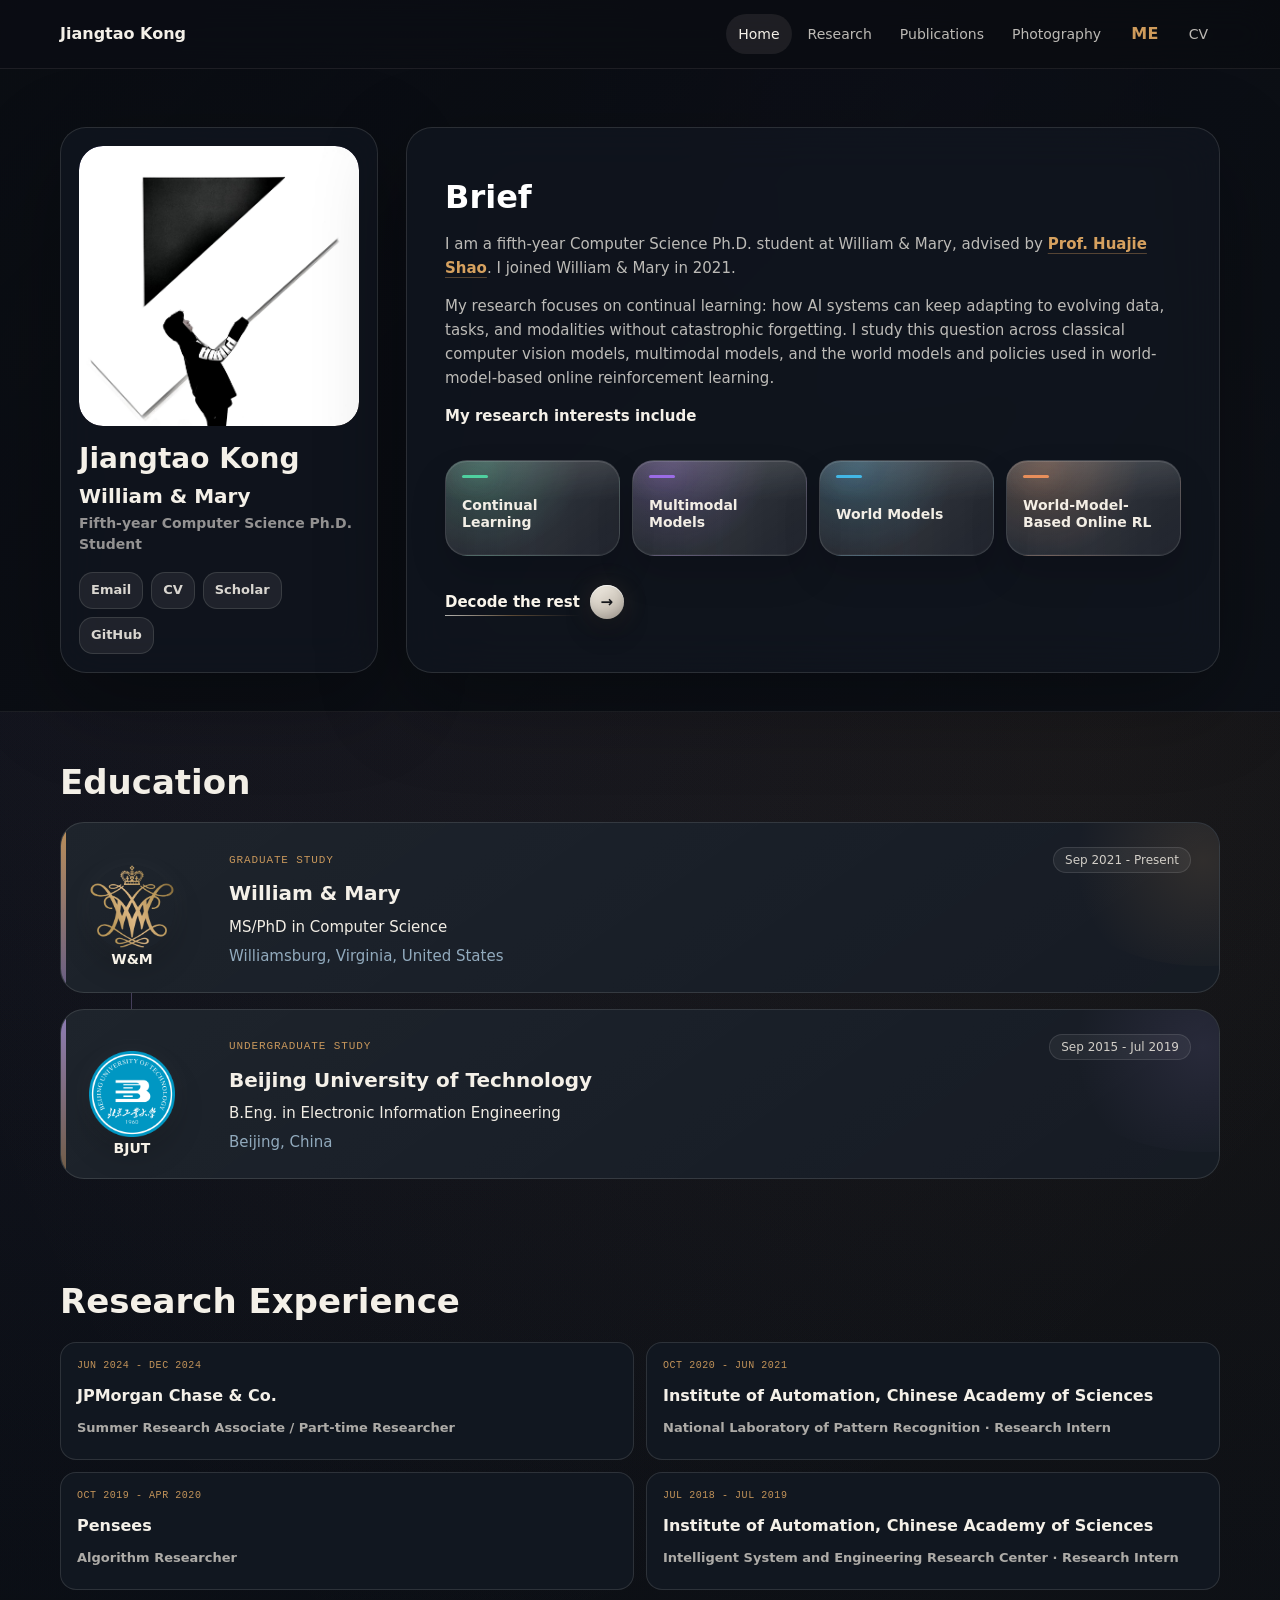
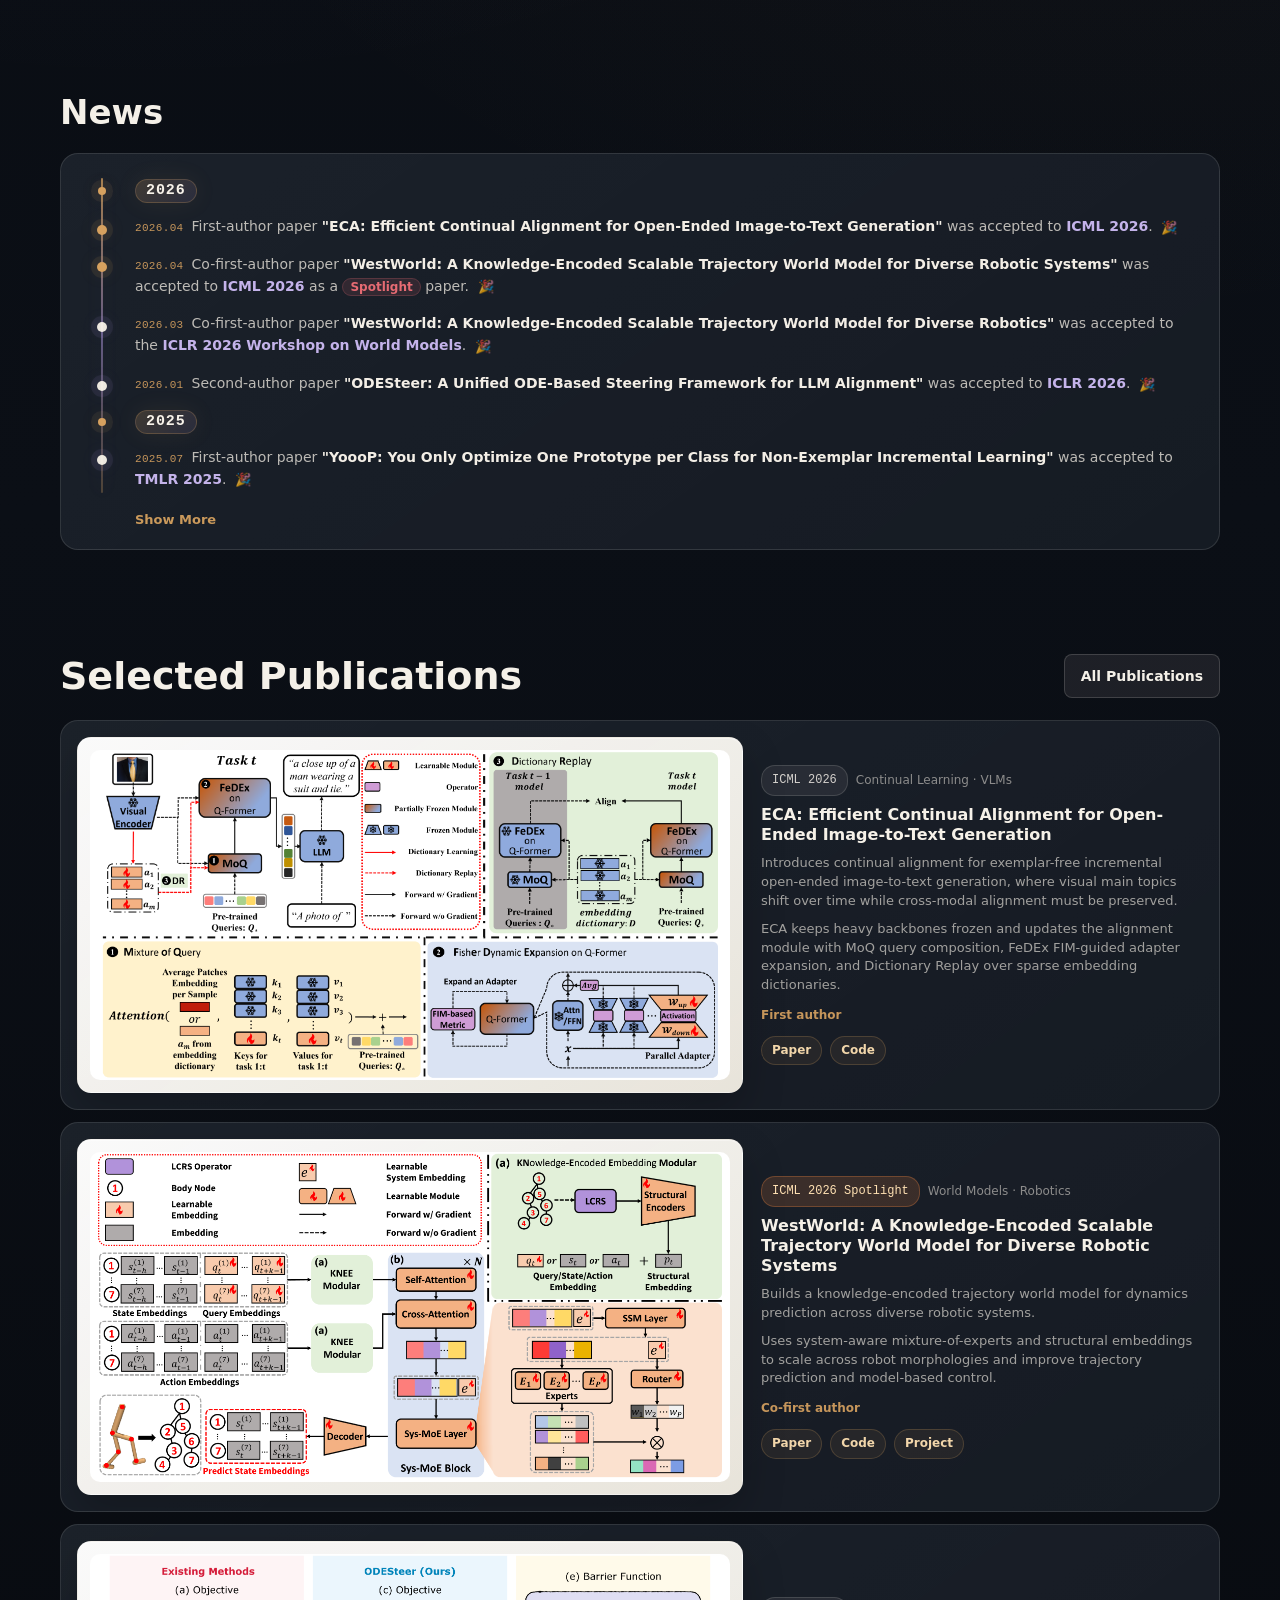
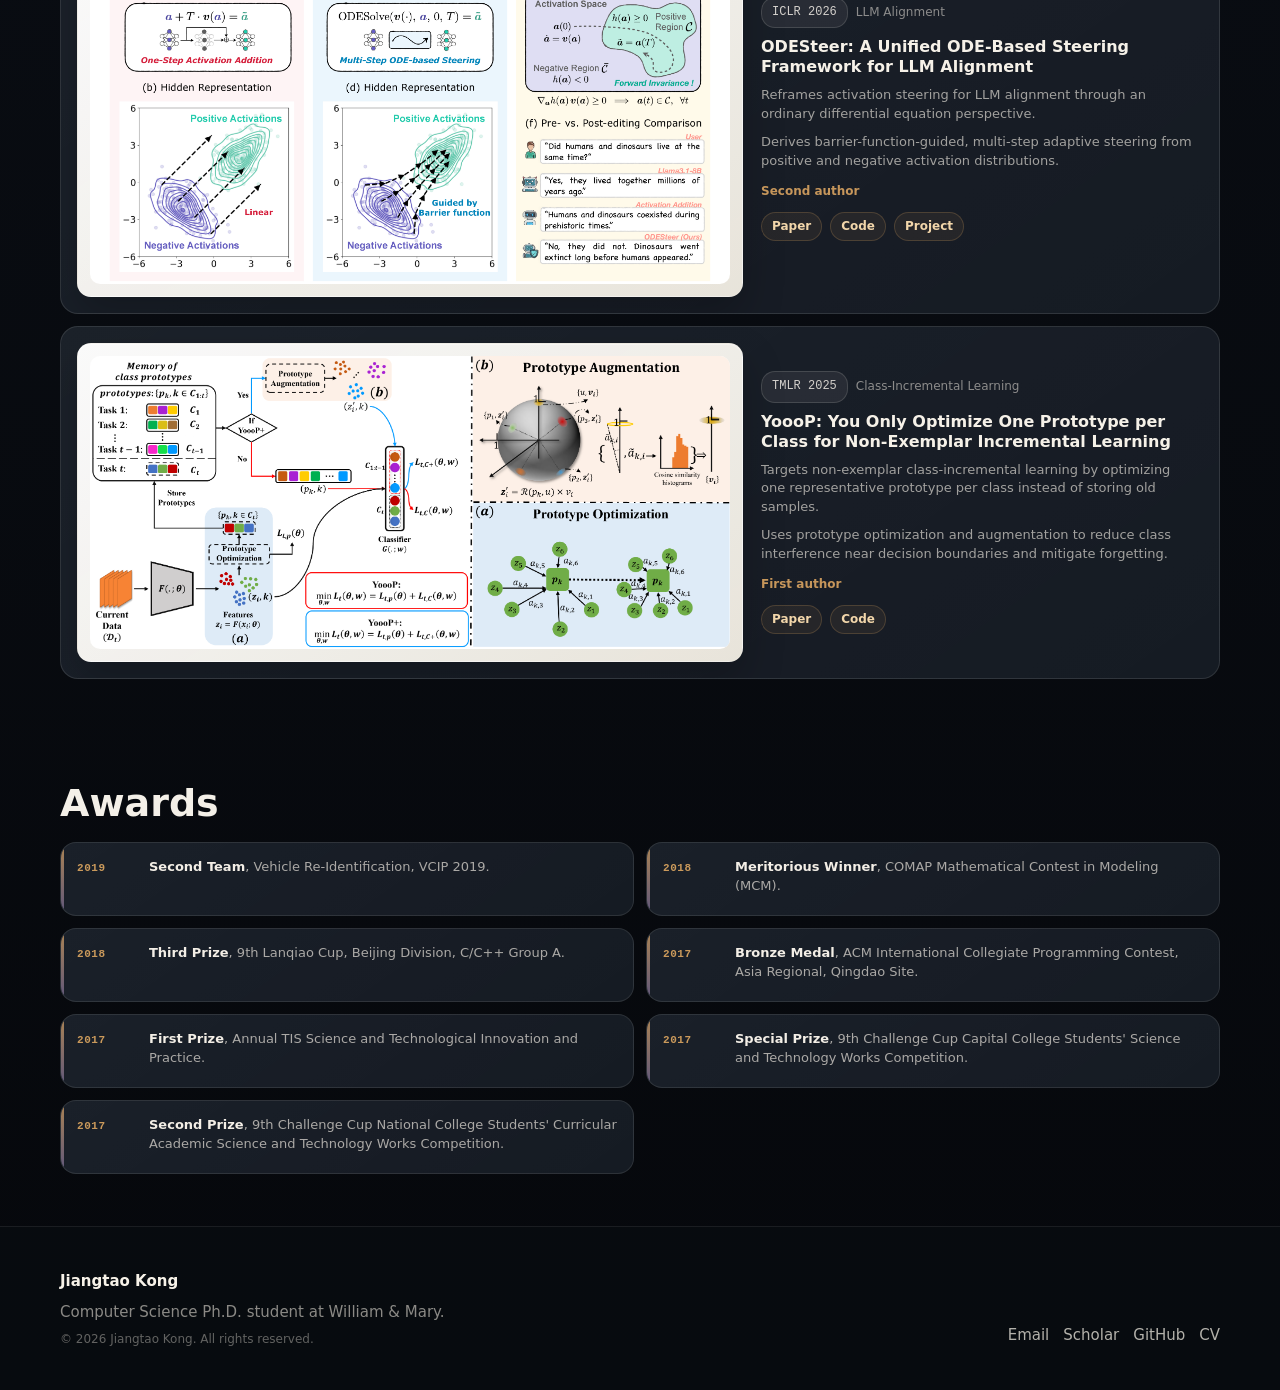
==== index.html @ a5cd9b8c "Update style" ====
<!doctype html>
<html lang="en">
  <head>
    <meta charset="utf-8">
    <meta name="viewport" content="width=device-width, initial-scale=1">
    <title>Jiangtao Kong | Computer Science Ph.D. Student</title>
    <meta name="description" content="Jiangtao Kong is a Computer Science Ph.D. student at William & Mary working on continual learning, world models, and world-model-based online reinforcement learning.">
    <link rel="icon" href="favicon.ico" sizes="any">
    <link rel="icon" href="assets/favicon.svg" type="image/svg+xml">
    <link rel="apple-touch-icon" href="assets/apple-touch-icon.png">
    <meta name="theme-color" content="#080b10">
    <link rel="stylesheet" href="assets/css/styles.css?v=20260613">
  </head>
  <body>
    <header class="site-header">
      <nav class="nav" aria-label="Primary navigation">
        <a class="brand" href="index.html">
          <strong>Jiangtao Kong</strong>
        </a>
        <button class="nav-toggle" type="button" aria-label="Toggle navigation" aria-expanded="false" data-nav-toggle>
          <span></span>
        </button>
        <div class="nav-links" data-nav-links>
          <a href="index.html" aria-current="page">Home</a>
          <a href="research.html">Research</a>
          <a href="publications.html">Publications</a>
          <a href="photography.html">Photography</a>
          <a class="nav-me" href="about.html">ME</a>
          <a href="resume/Snowball_Resume_CN.pdf">CV</a>
        </div>
      </nav>
    </header>

    <main>
      <section class="home-hero">
        <div class="home-grid">
          <aside class="profile-card">
            <div class="profile-photo">
              <img src="assets/images/avatar/portrait.jpg" alt="Portrait of Jiangtao Kong">
            </div>
            <h1>Jiangtao Kong</h1>
            <p class="profile-affiliation">William &amp; Mary</p>
            <p class="profile-title">Fifth-year Computer Science Ph.D. Student</p>
            <div class="profile-links" aria-label="Profile links">
              <a href="mailto:jkong01@wm.edu">Email</a>
              <a href="resume/Snowball_Resume_CN.pdf">CV</a>
              <a href="https://scholar.google.com/citations?user=tu5GG9sAAAAJ&hl=zh-CN&oi=ao">Scholar</a>
              <a href="https://github.com/snowball0823">GitHub</a>
            </div>
          </aside>

          <section class="intro-card" aria-labelledby="about-heading">
            <h2 id="about-heading">Brief</h2>
            <p>
              I am a fifth-year Computer Science Ph.D. student at William &amp; Mary,
              advised by
              <a class="inline-link" href="https://huajieshao.github.io/index.html">Prof. Huajie Shao</a>.
              I joined William &amp; Mary in 2021.
            </p>
            <p>
              My research focuses on continual learning: how AI systems can keep adapting
              to evolving data, tasks, and modalities without catastrophic forgetting. I study
              this question across classical computer vision models, multimodal models, and the
              world models and policies used in world-model-based online reinforcement learning.
            </p>
            <p class="research-intro">My research interests include</p>
            <div class="focus-row gradient-focus" aria-label="Research focus">
              <span>Continual Learning</span>
              <span>Multimodal Models</span>
              <span>World Models</span>
              <span>World-Model-Based Online RL</span>
            </div>
            <a class="about-button" href="about.html">Decode the rest</a>
          </section>
        </div>
      </section>

      <section class="section compact education-section">
        <div class="section-inner">
          <h2 class="section-title">Education</h2>
          <div class="education-list education-track">
            <article class="education-item current-degree">
              <div class="school-mark">
                <img src="assets/images/logos/william-mary.png" alt="William &amp; Mary logo" onerror="this.hidden = true; this.nextElementSibling.hidden = false;">
                <span hidden>W&amp;M</span>
              </div>
              <div class="education-copy">
                <div class="education-topline">
                  <span class="education-label">Graduate Study</span>
                  <span class="education-period">Sep 2021 - Present</span>
                </div>
                <h3>William &amp; Mary</h3>
                <p class="education-degree">MS/PhD in Computer Science</p>
                <p class="education-location">Williamsburg, Virginia, United States</p>
              </div>
            </article>
            <article class="education-item undergrad-degree">
              <div class="school-mark secondary-mark">
                <img src="assets/images/logos/bjut.png" alt="Beijing University of Technology logo" onerror="this.hidden = true; this.nextElementSibling.hidden = false;">
                <span hidden>BJUT</span>
              </div>
              <div class="education-copy">
                <div class="education-topline">
                  <span class="education-label">Undergraduate Study</span>
                  <span class="education-period">Sep 2015 - Jul 2019</span>
                </div>
                <h3>Beijing University of Technology</h3>
                <p class="education-degree">B.Eng. in Electronic Information Engineering</p>
                <p class="education-location">Beijing, China</p>
              </div>
            </article>
          </div>
        </div>
      </section>

      <section class="section compact">
        <div class="section-inner">
          <h2 class="section-title">Research Experience</h2>
          <div class="experience-list experience-grid compact-experience">
            <article>
              <span class="experience-period">Jun 2024 - Dec 2024</span>
              <h3>JPMorgan Chase &amp; Co.</h3>
              <p class="experience-role">Summer Research Associate / Part-time Researcher</p>
            </article>
            <article>
              <span class="experience-period">Oct 2020 - Jun 2021</span>
              <h3>Institute of Automation, Chinese Academy of Sciences</h3>
              <p class="experience-role">National Laboratory of Pattern Recognition · Research Intern</p>
            </article>
            <article>
              <span class="experience-period">Oct 2019 - Apr 2020</span>
              <h3>Pensees</h3>
              <p class="experience-role">Algorithm Researcher</p>
            </article>
            <article>
              <span class="experience-period">Jul 2018 - Jul 2019</span>
              <h3>Institute of Automation, Chinese Academy of Sciences</h3>
              <p class="experience-role">Intelligent System and Engineering Research Center · Research Intern</p>
            </article>
          </div>
        </div>
      </section>

      <section class="section compact news-section">
        <div class="section-inner">
          <h2 class="section-title">News</h2>
          <div class="news-timeline" data-news-timeline>
            <div class="timeline-year">
              <span class="timeline-rail-mark" aria-hidden="true"></span>
              <span>2026</span>
            </div>
            <article class="timeline-news-item">
              <span class="timeline-node" aria-hidden="true"></span>
              <p><span class="news-date">2026.04</span>First-author paper <strong>"ECA: Efficient Continual Alignment for Open-Ended Image-to-Text Generation"</strong> was accepted to <span class="news-venue">ICML 2026</span>. <span class="news-confetti" aria-hidden="true">🎉</span></p>
            </article>
            <article class="timeline-news-item">
              <span class="timeline-node" aria-hidden="true"></span>
              <p><span class="news-date">2026.04</span>Co-first-author paper <strong>"WestWorld: A Knowledge-Encoded Scalable Trajectory World Model for Diverse Robotic Systems"</strong> was accepted to <span class="news-venue">ICML 2026</span> as a <span class="news-spotlight">Spotlight</span> paper. <span class="news-confetti" aria-hidden="true">🎉</span></p>
            </article>
            <article class="timeline-news-item">
              <span class="timeline-node" aria-hidden="true"></span>
              <p><span class="news-date">2026.03</span>Co-first-author paper <strong>"WestWorld: A Knowledge-Encoded Scalable Trajectory World Model for Diverse Robotics"</strong> was accepted to the <span class="news-venue">ICLR 2026 Workshop on World Models</span>. <span class="news-confetti" aria-hidden="true">🎉</span></p>
            </article>
            <article class="timeline-news-item">
              <span class="timeline-node" aria-hidden="true"></span>
              <p><span class="news-date">2026.01</span>Second-author paper <strong>"ODESteer: A Unified ODE-Based Steering Framework for LLM Alignment"</strong> was accepted to <span class="news-venue">ICLR 2026</span>. <span class="news-confetti" aria-hidden="true">🎉</span></p>
            </article>
            <div class="timeline-year">
              <span class="timeline-rail-mark" aria-hidden="true"></span>
              <span>2025</span>
            </div>
            <article class="timeline-news-item">
              <span class="timeline-node" aria-hidden="true"></span>
              <p><span class="news-date">2025.07</span>First-author paper <strong>"YoooP: You Only Optimize One Prototype per Class for Non-Exemplar Incremental Learning"</strong> was accepted to <span class="news-venue">TMLR 2025</span>. <span class="news-confetti" aria-hidden="true">🎉</span></p>
            </article>
            <div class="timeline-year" data-news-extra hidden>
              <span class="timeline-rail-mark" aria-hidden="true"></span>
              <span>2024</span>
            </div>
            <article class="timeline-news-item" data-news-extra hidden>
              <span class="timeline-node" aria-hidden="true"></span>
              <p><span class="news-date">2024.10</span>Paper <strong>"Hybrid Memory Replay: Blending Real and Distilled Data for Class Incremental Learning"</strong> was released as an <span class="news-venue">arXiv</span> preprint.</p>
            </article>
            <article class="timeline-news-item" data-news-extra hidden>
              <span class="timeline-node" aria-hidden="true"></span>
              <p><span class="news-date">2024.06</span>Joined <strong>JPMorgan Chase &amp; Co.</strong> as a Summer Research Associate. <span class="news-confetti" aria-hidden="true">🎉</span></p>
            </article>
            <div class="timeline-year" data-news-extra hidden>
              <span class="timeline-rail-mark" aria-hidden="true"></span>
              <span>2023</span>
            </div>
            <article class="timeline-news-item" data-news-extra hidden>
              <span class="timeline-node" aria-hidden="true"></span>
              <p><span class="news-date">2023.06</span>Received the <strong>M.S. in Computer Science</strong> from William &amp; Mary. <span class="news-confetti" aria-hidden="true">🎉</span></p>
            </article>
            <article class="timeline-news-item" data-news-extra hidden>
              <span class="timeline-node" aria-hidden="true"></span>
              <p><span class="news-date">2023.05</span>Paper <strong>"YoooP: You Only Optimize One Prototype per Class for Non-Exemplar Incremental Learning"</strong> was released as an <span class="news-venue">arXiv</span> preprint.</p>
            </article>
            <div class="timeline-year" data-news-extra hidden>
              <span class="timeline-rail-mark" aria-hidden="true"></span>
              <span>2021</span>
            </div>
            <article class="timeline-news-item" data-news-extra hidden>
              <span class="timeline-node" aria-hidden="true"></span>
              <p><span class="news-date">2021.09</span>Joined <strong>William &amp; Mary</strong> as an MS/PhD student in Computer Science. <span class="news-confetti" aria-hidden="true">🎉</span></p>
            </article>
            <button class="news-toggle" type="button" aria-expanded="false" data-news-toggle>Show More</button>
          </div>
        </div>
      </section>

      <section class="section compact selected-publications-section">
        <div class="section-inner">
          <div class="section-head tight">
            <div>
              <h2>Selected Publications</h2>
            </div>
            <a class="button light" href="publications.html">All Publications</a>
          </div>
          <div class="selected-list">
            <article class="selected-paper paper-featured">
              <figure class="paper-figure paper-figure-light">
                <img src="assets/images/figures/eca-pipeline.png" alt="ECA method pipeline overview">
              </figure>
              <div class="paper-content">
                <div class="paper-topline">
                  <span class="venue">ICML 2026</span>
                  <span class="paper-topic">Continual Learning · VLMs</span>
                </div>
                <h3>ECA: Efficient Continual Alignment for Open-Ended Image-to-Text Generation</h3>
                <p>Introduces continual alignment for exemplar-free incremental open-ended image-to-text generation, where visual main topics shift over time while cross-modal alignment must be preserved.</p>
                <p>ECA keeps heavy backbones frozen and updates the alignment module with MoQ query composition, FeDEx FIM-guided adapter expansion, and Dictionary Replay over sparse embedding dictionaries.</p>
                <span class="paper-role">First author</span>
                <div class="paper-links">
                  <a href="https://openreview.net/forum?id=UfiLIUtbSO" target="_blank" rel="noreferrer">Paper</a>
                  <a href="https://github.com/Snowball0823/ECA" target="_blank" rel="noreferrer">Code</a>
                </div>
              </div>
            </article>
            <article class="selected-paper paper-featured">
              <figure class="paper-figure paper-figure-light">
                <img src="assets/images/figures/westworld-pipeline.png" alt="WestWorld method pipeline overview">
              </figure>
              <div class="paper-content">
                <div class="paper-topline">
                  <span class="venue spotlight">ICML 2026 Spotlight</span>
                  <span class="paper-topic">World Models · Robotics</span>
                </div>
                <h3>WestWorld: A Knowledge-Encoded Scalable Trajectory World Model for Diverse Robotic Systems</h3>
                <p>Builds a knowledge-encoded trajectory world model for dynamics prediction across diverse robotic systems.</p>
                <p>Uses system-aware mixture-of-experts and structural embeddings to scale across robot morphologies and improve trajectory prediction and model-based control.</p>
                <span class="paper-role">Co-first author</span>
                <div class="paper-links">
                  <a href="https://arxiv.org/abs/2603.14392" target="_blank" rel="noreferrer">Paper</a>
                  <a href="https://github.com/511205787/WestWorld" target="_blank" rel="noreferrer">Code</a>
                  <a href="https://westworldrobot.github.io/" target="_blank" rel="noreferrer">Project</a>
                </div>
              </div>
            </article>
            <article class="selected-paper paper-featured">
              <figure class="paper-figure paper-figure-light">
                <img src="assets/images/figures/odesteer-pipeline.png" alt="ODESteer method pipeline overview">
              </figure>
              <div class="paper-content">
                <div class="paper-topline">
                  <span class="venue">ICLR 2026</span>
                  <span class="paper-topic">LLM Alignment</span>
                </div>
                <h3>ODESteer: A Unified ODE-Based Steering Framework for LLM Alignment</h3>
                <p>Reframes activation steering for LLM alignment through an ordinary differential equation perspective.</p>
                <p>Derives barrier-function-guided, multi-step adaptive steering from positive and negative activation distributions.</p>
                <span class="paper-role">Second author</span>
                <div class="paper-links">
                  <a href="https://openreview.net/forum?id=CFewUmgIIL" target="_blank" rel="noreferrer">Paper</a>
                  <a href="https://github.com/ZhaoHongjue/odesteer" target="_blank" rel="noreferrer">Code</a>
                  <a href="https://odesteer.github.io/" target="_blank" rel="noreferrer">Project</a>
                </div>
              </div>
            </article>
            <article class="selected-paper paper-featured">
              <figure class="paper-figure paper-figure-light">
                <img src="assets/images/figures/yooop-pipeline.png" alt="YoooP method pipeline overview">
              </figure>
              <div class="paper-content">
                <div class="paper-topline">
                  <span class="venue">TMLR 2025</span>
                  <span class="paper-topic">Class-Incremental Learning</span>
                </div>
                <h3>YoooP: You Only Optimize One Prototype per Class for Non-Exemplar Incremental Learning</h3>
                <p>Targets non-exemplar class-incremental learning by optimizing one representative prototype per class instead of storing old samples.</p>
                <p>Uses prototype optimization and augmentation to reduce class interference near decision boundaries and mitigate forgetting.</p>
                <span class="paper-role">First author</span>
                <div class="paper-links">
                  <a href="https://openreview.net/forum?id=FYe66NLDkO" target="_blank" rel="noreferrer">Paper</a>
                  <a href="https://github.com/Snowball0823/YoooP" target="_blank" rel="noreferrer">Code</a>
                </div>
              </div>
            </article>
          </div>
        </div>
      </section>

      <section class="section compact awards-section">
        <div class="section-inner">
          <div class="section-head tight">
            <div>
              <h2>Awards</h2>
            </div>
          </div>
          <div class="award-list">
            <article class="award-item">
              <time>2019</time>
              <p><strong>Second Team</strong>, Vehicle Re-Identification, VCIP 2019.</p>
            </article>
            <article class="award-item">
              <time>2018</time>
              <p><strong>Meritorious Winner</strong>, COMAP Mathematical Contest in Modeling (MCM).</p>
            </article>
            <article class="award-item">
              <time>2018</time>
              <p><strong>Third Prize</strong>, 9th Lanqiao Cup, Beijing Division, C/C++ Group A.</p>
            </article>
            <article class="award-item">
              <time>2017</time>
              <p><strong>Bronze Medal</strong>, ACM International Collegiate Programming Contest, Asia Regional, Qingdao Site.</p>
            </article>
            <article class="award-item">
              <time>2017</time>
              <p><strong>First Prize</strong>, Annual TIS Science and Technological Innovation and Practice.</p>
            </article>
            <article class="award-item">
              <time>2017</time>
              <p><strong>Special Prize</strong>, 9th Challenge Cup Capital College Students' Science and Technology Works Competition.</p>
            </article>
            <article class="award-item">
              <time>2017</time>
              <p><strong>Second Prize</strong>, 9th Challenge Cup National College Students' Curricular Academic Science and Technology Works Competition.</p>
            </article>
          </div>
        </div>
      </section>
    </main>

    <footer class="footer">
      <div class="footer-inner">
        <div class="footer-copy">
          <strong>Jiangtao Kong</strong>
          <p class="muted">Computer Science Ph.D. student at William &amp; Mary.</p>
          <small>© 2026 Jiangtao Kong. All rights reserved.</small>
        </div>
        <div class="footer-links">
          <a href="mailto:jkong01@wm.edu">Email</a>
          <a href="https://scholar.google.com/citations?user=tu5GG9sAAAAJ&hl=zh-CN&oi=ao">Scholar</a>
          <a href="https://github.com/snowball0823">GitHub</a>
          <a href="resume/Snowball_Resume_CN.pdf">CV</a>
        </div>
      </div>
    </footer>
    <script src="assets/js/main.js?v=20260613"></script>
  </body>
</html>
---- assets/css/styles.css ----
:root {
  color-scheme: dark;
  --ink: #f4f0e8;
  --ink-2: #d8dee7;
  --muted: #9aa6b2;
  --line: rgba(244, 240, 232, 0.12);
  --paper: #080b10;
  --paper-2: #121821;
  --surface: #111720;
  --surface-dark: #080b10;
  --surface-dark-2: #151d23;
  --mist: #e7ece8;
  --teal: #a892d8;
  --teal-2: #d6a15f;
  --amber: #d6a15f;
  --accent-warm: #d6a15f;
  --accent-violet: #a892d8;
  --accent-violet-soft: #c8b7ef;
  --accent-red: #e66b73;
  --sage: #7c8b77;
  --max: 1160px;
  --radius: 8px;
  --shadow: 0 22px 70px rgba(18, 22, 25, 0.13);
}

* {
  box-sizing: border-box;
}

html {
  scroll-behavior: smooth;
}

body {
  margin: 0;
  background:
    radial-gradient(circle at 12% 6%, rgba(168, 146, 216, 0.09), transparent 32%),
    radial-gradient(circle at 86% 16%, rgba(214, 161, 95, 0.07), transparent 30%),
    linear-gradient(180deg, #070a0f 0%, #0b0f16 46%, #06080c 100%);
  color: var(--ink);
  font-family: Inter, ui-sans-serif, system-ui, -apple-system, BlinkMacSystemFont, "Segoe UI", sans-serif;
  font-size: 15px;
  line-height: 1.6;
  letter-spacing: 0;
}

a {
  color: inherit;
  text-decoration: none;
}

img {
  display: block;
  max-width: 100%;
}

::selection {
  background: rgba(168, 146, 216, 0.22);
}

.site-header {
  position: sticky;
  top: 0;
  z-index: 40;
  background: rgba(8, 11, 16, 0.76);
  border-bottom: 1px solid rgba(244, 240, 232, 0.08);
  backdrop-filter: blur(18px);
}

.nav {
  width: min(var(--max), calc(100% - 40px));
  margin: 0 auto;
  min-height: 68px;
  display: flex;
  align-items: center;
  justify-content: space-between;
  gap: 24px;
}

.brand {
  display: flex;
  align-items: center;
}

.brand strong {
  font-size: 16px;
  letter-spacing: 0;
}

.nav-links {
  display: flex;
  align-items: center;
  gap: 4px;
  font-size: 14px;
  color: rgba(244, 240, 232, 0.76);
}

.nav-links a {
  padding: 9px 12px;
  border-radius: 999px;
  transition: background 180ms ease, color 180ms ease;
}

.nav-links a:hover,
.nav-links a[aria-current="page"] {
  background: rgba(244, 240, 232, 0.08);
  color: #f4f0e8;
}

.nav-links a.nav-me {
  color: rgba(214, 161, 95, 0.96);
  padding-inline: 14px;
  font-size: 16px;
  font-weight: 800;
  letter-spacing: 0.02em;
}

.nav-links a.nav-me:hover,
.nav-links a.nav-me[aria-current="page"] {
  color: #d6a15f;
  background: rgba(214, 161, 95, 0.1);
}

.nav-toggle {
  display: none;
  width: 42px;
  height: 42px;
  border: 1px solid rgba(244, 240, 232, 0.16);
  background: transparent;
  border-radius: var(--radius);
  color: var(--ink);
}

.nav-toggle span,
.nav-toggle span::before,
.nav-toggle span::after {
  display: block;
  width: 18px;
  height: 2px;
  background: currentColor;
  margin: 0 auto;
  position: relative;
}

.nav-toggle span::before,
.nav-toggle span::after {
  content: "";
  position: absolute;
  left: 0;
}

.nav-toggle span::before {
  top: -6px;
}

.nav-toggle span::after {
  top: 6px;
}

.hero {
  min-height: calc(100vh - 68px);
  display: grid;
  align-items: center;
  position: relative;
  overflow: hidden;
  background:
    linear-gradient(120deg, rgba(16, 21, 26, 0.96), rgba(16, 21, 26, 0.84)),
    radial-gradient(circle at 80% 15%, rgba(168, 146, 216, 0.17), transparent 35%),
    #10151a;
  color: #f7f2e8;
}

.hero::before {
  content: "";
  position: absolute;
  inset: 0;
  background-image:
    linear-gradient(rgba(247, 242, 232, 0.04) 1px, transparent 1px),
    linear-gradient(90deg, rgba(247, 242, 232, 0.035) 1px, transparent 1px);
  background-size: 72px 72px;
  mask-image: linear-gradient(to bottom, rgba(0, 0, 0, 0.75), transparent);
}

.hero-inner {
  position: relative;
  width: min(var(--max), calc(100% - 40px));
  margin: 0 auto;
  padding: 76px 0 90px;
  display: grid;
  grid-template-columns: minmax(0, 1fr) 420px;
  gap: 70px;
  align-items: center;
}

.eyebrow {
  margin: 0 0 18px;
  color: rgba(200, 183, 239, 0.86);
  font-size: 13px;
  text-transform: uppercase;
  letter-spacing: 0.14em;
  font-family: "IBM Plex Mono", ui-monospace, SFMono-Regular, Menlo, monospace;
}

h1,
h2,
h3 {
  line-height: 1.08;
  letter-spacing: 0;
}

h1 {
  margin: 0;
  font-size: clamp(36px, 5vw, 58px);
  max-width: 900px;
}

.hero h1 span {
  display: block;
  color: #d5a05d;
}

.hero-copy {
  max-width: 760px;
  margin: 22px 0 0;
  color: rgba(247, 242, 232, 0.78);
  font-size: clamp(17px, 2vw, 21px);
}

.hero-meta {
  display: flex;
  flex-wrap: wrap;
  gap: 10px;
  margin: 28px 0 0;
}

.pill {
  display: inline-flex;
  align-items: center;
  min-height: 32px;
  border: 1px solid rgba(247, 242, 232, 0.18);
  border-radius: 999px;
  padding: 6px 12px;
  color: rgba(247, 242, 232, 0.78);
  font-size: 13px;
  font-family: "IBM Plex Mono", ui-monospace, SFMono-Regular, Menlo, monospace;
}

.cta-row {
  display: flex;
  flex-wrap: wrap;
  gap: 12px;
  margin-top: 34px;
}

.button {
  display: inline-flex;
  align-items: center;
  justify-content: center;
  min-height: 44px;
  padding: 0 16px;
  border: 1px solid var(--line);
  border-radius: var(--radius);
  font-weight: 650;
  font-size: 14px;
  transition: transform 180ms ease, background 180ms ease, border 180ms ease;
}

.button:hover {
  transform: translateY(-1px);
}

.button.primary {
  background: #f3eadc;
  border-color: #f3eadc;
  color: #10151a;
}

.button.secondary {
  color: #f7f2e8;
  border-color: rgba(247, 242, 232, 0.22);
}

.button.light {
  color: var(--ink);
  background: rgba(244, 240, 232, 0.08);
  border-color: rgba(244, 240, 232, 0.16);
}

.button.text {
  border-color: transparent;
  padding-left: 0;
  padding-right: 0;
  min-height: auto;
}

.home-hero {
  padding: 58px 0 38px;
  background:
    linear-gradient(135deg, rgba(8, 11, 16, 0.82), rgba(11, 15, 22, 0.94)),
    radial-gradient(circle at 72% 8%, rgba(132, 92, 255, 0.12), transparent 34%),
    radial-gradient(circle at 92% 68%, rgba(238, 132, 65, 0.075), transparent 30%);
  border-bottom: 1px solid rgba(244, 240, 232, 0.08);
}

.home-grid {
  width: min(var(--max), calc(100% - 40px));
  margin: 0 auto;
  display: grid;
  grid-template-columns: 318px minmax(0, 1fr);
  gap: 28px;
  align-items: stretch;
}

.profile-card,
.intro-card,
.side-panel {
  background: rgba(17, 23, 32, 0.72);
  border: 1px solid rgba(244, 240, 232, 0.12);
  border-radius: 26px;
  box-shadow: 0 28px 90px rgba(0, 0, 0, 0.3);
  backdrop-filter: blur(22px);
}

.profile-card {
  padding: 18px;
  display: grid;
  align-content: start;
}

.profile-photo {
  aspect-ratio: 1 / 1;
  border-radius: 24px;
  background:
    linear-gradient(145deg, rgba(132, 92, 255, 0.22), rgba(238, 132, 65, 0.14)),
    var(--paper-2);
  display: grid;
  place-items: center;
  color: var(--muted);
  text-align: center;
  font-size: 13px;
  margin-bottom: 18px;
  overflow: hidden;
}

.profile-photo img {
  width: 100%;
  height: 100%;
  object-fit: cover;
  border-radius: 24px;
}

.profile-card h1 {
  font-size: 28px;
  line-height: 1.1;
  margin: 0 0 10px;
}

.profile-title,
.profile-affiliation {
  margin: 0;
  color: var(--ink-2);
}

.profile-title {
  color: rgba(244, 240, 232, 0.58);
  font-size: 14px;
  font-weight: 550;
  line-height: 1.45;
  margin-top: 5px;
}

.profile-affiliation {
  color: #f4f0e8;
  font-size: 20px;
  font-weight: 760;
  letter-spacing: 0;
  line-height: 1.18;
}

.profile-links {
  display: flex;
  flex-wrap: wrap;
  gap: 8px;
  margin-top: 18px;
}

.profile-links a {
  border: 1px solid rgba(244, 240, 232, 0.12);
  border-radius: 14px;
  padding: 7px 11px;
  font-size: 13px;
  font-weight: 650;
  color: rgba(244, 240, 232, 0.88);
  background: rgba(244, 240, 232, 0.07);
}

.intro-card {
  padding: 38px;
  display: grid;
  align-content: center;
}

.intro-card h2 {
  font-size: clamp(24px, 2.7vw, 32px);
  max-width: 840px;
  margin: 0 0 18px;
  color: #ffffff;
}

.intro-card p {
  max-width: 840px;
  margin: 0 0 14px;
  color: rgba(244, 240, 232, 0.76);
  font-size: 15px;
}

.inline-link {
  color: var(--accent-warm);
  font-weight: 700;
  text-decoration: underline;
  text-decoration-color: rgba(214, 161, 95, 0.35);
  text-underline-offset: 4px;
}

.research-intro {
  margin-top: 8px;
  color: #f4f0e8 !important;
  font-weight: 700;
}

.focus-row {
  display: grid;
  grid-template-columns: repeat(4, minmax(0, 1fr));
  gap: 12px;
  margin-top: 18px;
}

.focus-row span {
  min-height: 96px;
  border: 1px solid rgba(255, 255, 255, 0.12);
  border-radius: 22px;
  padding: 28px 16px 16px;
  color: rgba(255, 250, 240, 0.94);
  font-size: 14px;
  font-weight: 760;
  line-height: 1.22;
  font-family: Inter, ui-sans-serif, system-ui, -apple-system, BlinkMacSystemFont, "Segoe UI", sans-serif;
  display: flex;
  align-items: center;
  justify-content: flex-start;
  text-align: left;
  position: relative;
  isolation: isolate;
  overflow: hidden;
  background:
    linear-gradient(145deg, rgba(255, 255, 255, 0.11), rgba(255, 255, 255, 0.035)),
    radial-gradient(circle at 24% 0%, var(--tile-accent), transparent 58%),
    rgba(255, 255, 255, 0.045);
  box-shadow:
    inset 0 1px 0 rgba(255, 255, 255, 0.12),
    inset 0 -1px 0 rgba(255, 255, 255, 0.04),
    0 18px 36px rgba(0, 0, 0, 0.16);
  transition: transform 180ms ease, border-color 180ms ease, box-shadow 180ms ease;
}

.focus-row span::before {
  content: "";
  position: absolute;
  inset: 0;
  z-index: -1;
  background:
    linear-gradient(180deg, rgba(255, 255, 255, 0.13), transparent 42%),
    linear-gradient(90deg, transparent, rgba(255, 255, 255, 0.045), transparent);
  opacity: 0.76;
}

.focus-row span::after {
  content: "";
  position: absolute;
  top: 14px;
  left: 16px;
  width: 26px;
  height: 3px;
  border-radius: 999px;
  background: var(--tile-line);
  box-shadow: 0 0 24px var(--tile-line);
}

.focus-row span:hover {
  transform: translateY(-2px);
  border-color: rgba(255, 255, 255, 0.18);
  box-shadow:
    inset 0 1px 0 rgba(255, 255, 255, 0.15),
    inset 0 -1px 0 rgba(255, 255, 255, 0.05),
    0 24px 44px rgba(0, 0, 0, 0.22);
}

.gradient-focus span:nth-child(1) {
  --tile-accent: rgba(82, 235, 176, 0.2);
  --tile-line: rgba(82, 235, 176, 0.82);
}

.gradient-focus span:nth-child(2) {
  --tile-accent: rgba(170, 115, 255, 0.22);
  --tile-line: rgba(170, 115, 255, 0.84);
}

.gradient-focus span:nth-child(3) {
  --tile-accent: rgba(67, 202, 255, 0.2);
  --tile-line: rgba(67, 202, 255, 0.84);
}

.gradient-focus span:nth-child(4) {
  --tile-accent: rgba(255, 153, 94, 0.22);
  --tile-line: rgba(255, 153, 94, 0.86);
}

.about-button {
  width: fit-content;
  margin-top: 28px;
  min-height: 36px;
  display: inline-flex;
  align-items: center;
  justify-content: flex-start;
  gap: 10px;
  padding: 0;
  border: 0;
  border-radius: 0;
  color: rgba(255, 250, 240, 0.98);
  background: transparent;
  font-size: 15px;
  font-weight: 800;
  letter-spacing: 0;
  position: relative;
  transition: color 180ms ease, transform 180ms ease;
}

.about-button::before {
  content: "";
  position: absolute;
  left: 0;
  right: 44px;
  bottom: 4px;
  height: 1px;
  background: linear-gradient(90deg, rgba(255, 250, 240, 0.68), rgba(214, 161, 95, 0.38), transparent);
  transform-origin: left center;
  transition: transform 180ms ease, opacity 180ms ease;
}

.about-button::after {
  content: "→";
  width: 34px;
  height: 34px;
  border-radius: 50%;
  display: inline-grid;
  place-items: center;
  color: rgba(8, 11, 16, 0.94);
  background:
    linear-gradient(145deg, rgba(255, 250, 240, 0.96), rgba(224, 211, 194, 0.78));
  box-shadow:
    inset 0 1px 0 rgba(255, 255, 255, 0.7),
    inset 0 -4px 9px rgba(0, 0, 0, 0.12),
    0 12px 26px rgba(0, 0, 0, 0.26),
    0 0 28px rgba(214, 161, 95, 0.14);
  transition: transform 180ms ease, box-shadow 180ms ease;
}

.about-button:hover {
  color: #ffffff;
  transform: translateX(2px);
}

.about-button:hover::before {
  transform: scaleX(1.08);
  opacity: 0.88;
}

.about-button:hover::after {
  transform: translateX(2px);
  box-shadow:
    inset 0 1px 0 rgba(255, 255, 255, 0.78),
    inset 0 -4px 9px rgba(0, 0, 0, 0.12),
    0 15px 30px rgba(0, 0, 0, 0.3),
    0 0 36px rgba(214, 161, 95, 0.22);
}

.section-head.tight {
  grid-template-columns: minmax(0, 1fr) auto;
  align-items: center;
  margin-bottom: 22px;
}

.section .section-title {
  margin: 0 0 22px;
  font-size: clamp(26px, 2.8vw, 34px);
  letter-spacing: 0;
}

.education-section {
  padding-top: 42px;
}

.education-list,
.experience-list,
.selected-list,
.award-list {
  display: grid;
  gap: 12px;
}

.education-track {
  grid-template-columns: 1fr;
  gap: 16px;
  position: relative;
}

.education-track::before {
  content: "";
  position: absolute;
  left: 71px;
  top: 76px;
  bottom: 76px;
  width: 1px;
  background: linear-gradient(
    180deg,
    rgba(211, 179, 122, 0.18),
    rgba(168, 146, 216, 0.34),
    rgba(214, 161, 95, 0.2)
  );
}

.experience-grid {
  grid-template-columns: repeat(2, minmax(0, 1fr));
  gap: 12px;
}

.selected-list {
  grid-template-columns: repeat(2, minmax(0, 1fr));
}

.education-item {
  display: grid;
  grid-template-columns: 116px minmax(0, 1fr);
  gap: 24px;
  align-items: center;
  min-height: 138px;
  position: relative;
  overflow: hidden;
  background:
    linear-gradient(145deg, rgba(255, 255, 255, 0.055), rgba(255, 255, 255, 0.018)),
    var(--surface);
  border: 1px solid var(--line);
  border-radius: 24px;
  padding: 24px 28px;
}

.education-item::before {
  content: "";
  position: absolute;
  inset: 0 auto 0 0;
  width: 5px;
  background: var(--education-accent);
  opacity: 0.9;
}

.education-item::after {
  content: "";
  position: absolute;
  inset: -40% -12% auto auto;
  width: 310px;
  height: 210px;
  border-radius: 50%;
  background: radial-gradient(circle, var(--education-glow), transparent 68%);
  opacity: 0.82;
  pointer-events: none;
}

.current-degree {
  --education-accent: linear-gradient(180deg, rgba(214, 161, 95, 0.95), rgba(168, 146, 216, 0.58));
  --education-glow: rgba(214, 161, 95, 0.16);
}

.undergrad-degree {
  --education-accent: linear-gradient(180deg, rgba(168, 146, 216, 0.9), rgba(214, 161, 95, 0.5));
  --education-glow: rgba(168, 146, 216, 0.14);
}

.school-mark {
  width: 86px;
  height: 86px;
  border-radius: 50%;
  background: transparent;
  color: #f7f2e8;
  display: grid;
  place-items: center;
  overflow: visible;
  font-weight: 750;
  font-size: 14px;
  position: relative;
  z-index: 1;
  border: 0;
  box-shadow:
    0 16px 30px rgba(0, 0, 0, 0.18),
    0 0 34px rgba(255, 255, 255, 0.045);
}

.school-mark img {
  width: 100%;
  height: 100%;
  object-fit: contain;
  padding: 0;
  background: transparent;
}

.school-mark span {
  display: grid;
  width: 100%;
  height: 100%;
  place-items: center;
}

.secondary-mark {
  background: transparent;
}

.education-copy {
  position: relative;
  z-index: 1;
  display: grid;
  gap: 5px;
}

.education-topline {
  display: flex;
  align-items: center;
  justify-content: space-between;
  gap: 16px;
  margin-bottom: 4px;
}

.education-label {
  color: rgba(214, 161, 95, 0.92);
  font-family: "IBM Plex Mono", ui-monospace, SFMono-Regular, Menlo, monospace;
  font-size: 11px;
  letter-spacing: 0.08em;
  text-transform: uppercase;
}

.education-period {
  flex: none;
  color: rgba(247, 242, 232, 0.82);
  background: rgba(255, 255, 255, 0.055);
  border: 1px solid rgba(255, 255, 255, 0.11);
  border-radius: 999px;
  padding: 6px 11px;
  font-size: 12px;
  line-height: 1;
}

.education-item h3,
.experience-list h3 {
  margin: 0 0 4px;
  font-size: 18px;
}

.education-item h3 {
  font-size: 20px;
  line-height: 1.18;
}

.education-item p,
.experience-list p {
  margin: 0;
}

.education-degree {
  color: rgba(255, 250, 240, 0.94);
  font-size: 15px;
}

.education-location {
  color: rgba(159, 185, 205, 0.9);
  font-size: 15px;
}

.content-grid {
  display: grid;
  grid-template-columns: minmax(0, 1fr) 340px;
  gap: 28px;
  align-items: start;
}

.news-timeline {
  --timeline-rail: 38px;
  --timeline-gap: 14px;
  position: relative;
  display: grid;
  gap: 0;
  background:
    linear-gradient(145deg, rgba(255, 255, 255, 0.045), rgba(255, 255, 255, 0.016)),
    var(--surface);
  border: 1px solid var(--line);
  border-radius: 18px;
  padding: 18px 22px 18px;
  overflow: hidden;
}

.news-timeline::before {
  content: "";
  position: absolute;
  left: calc(22px + 18px);
  top: 24px;
  bottom: 56px;
  width: 2px;
  border-radius: 999px;
  background: linear-gradient(
    180deg,
    rgba(214, 161, 95, 0.72),
    rgba(168, 146, 216, 0.52),
    rgba(214, 161, 95, 0.28)
  );
  box-shadow: 0 0 18px rgba(168, 146, 216, 0.13);
}

.timeline-year {
  display: grid;
  grid-template-columns: var(--timeline-rail) minmax(0, 1fr);
  gap: var(--timeline-gap);
  align-items: center;
  padding: 7px 0 5px;
  position: relative;
}

.timeline-year span:last-child {
  width: fit-content;
  color: rgba(255, 250, 240, 0.96);
  background: linear-gradient(135deg, rgba(214, 161, 95, 0.2), rgba(168, 146, 216, 0.12));
  border: 1px solid rgba(214, 161, 95, 0.24);
  border-radius: 999px;
  padding: 3px 10px;
  font-family: "IBM Plex Mono", ui-monospace, SFMono-Regular, Menlo, monospace;
  font-size: 15px;
  font-weight: 800;
  letter-spacing: 0.06em;
  line-height: 1.1;
  box-shadow: 0 0 24px rgba(214, 161, 95, 0.08);
}

.timeline-rail-mark {
  width: 8px;
  height: 8px;
  border-radius: 999px;
  background: var(--accent-warm);
  justify-self: center;
  position: relative;
  z-index: 1;
  box-shadow:
    0 0 0 7px rgba(214, 161, 95, 0.08),
    0 0 20px rgba(214, 161, 95, 0.22);
}

.timeline-news-item {
  display: grid;
  grid-template-columns: var(--timeline-rail) minmax(0, 1fr);
  gap: var(--timeline-gap);
  align-items: baseline;
  padding: 8px 0;
  position: relative;
}

.timeline-news-item[hidden],
.timeline-year[hidden] {
  display: none !important;
}

.timeline-node {
  width: 10px;
  height: 10px;
  border-radius: 999px;
  background: rgba(255, 250, 240, 0.92);
  box-shadow:
    0 0 0 6px rgba(168, 146, 216, 0.09),
    0 0 18px rgba(168, 146, 216, 0.2);
  justify-self: center;
  align-self: start;
  margin-top: 0.55em;
  position: relative;
  z-index: 1;
}

.timeline-news-item:nth-of-type(1) .timeline-node,
.timeline-news-item:nth-of-type(2) .timeline-node {
  background: var(--accent-warm);
  box-shadow:
    0 0 0 6px rgba(214, 161, 95, 0.09),
    0 0 20px rgba(214, 161, 95, 0.24);
}

.timeline-news-item p {
  margin: 0;
  color: rgba(247, 242, 232, 0.74);
  font-size: 14px;
  line-height: 1.55;
}

.timeline-news-item strong {
  color: rgba(255, 250, 240, 0.95);
  font-weight: 720;
}

.news-venue {
  color: rgba(200, 183, 239, 0.98);
  font-weight: 760;
}

.news-spotlight {
  color: var(--accent-red);
  background: rgba(230, 107, 115, 0.12);
  border: 1px solid rgba(230, 107, 115, 0.22);
  border-radius: 999px;
  padding: 1px 7px;
  font-size: 12px;
  font-weight: 820;
}

.news-date {
  display: inline;
  color: rgba(214, 161, 95, 0.9);
  font-family: "IBM Plex Mono", ui-monospace, SFMono-Regular, Menlo, monospace;
  font-size: 11px;
  letter-spacing: 0.03em;
  margin-right: 8px;
}

.timeline-news-item em {
  font-style: normal;
  color: rgba(247, 242, 232, 0.54);
}

.news-confetti {
  display: inline-block;
  margin-left: 4px;
  font-size: 13px;
  line-height: 1;
  vertical-align: -0.05em;
}

.news-toggle {
  width: fit-content;
  margin: 12px 0 0 calc(var(--timeline-rail) + var(--timeline-gap));
  padding: 0;
  border: 0;
  background: transparent;
  color: rgba(214, 161, 95, 0.94);
  font: inherit;
  font-size: 13px;
  font-weight: 700;
  cursor: pointer;
}

.research-focus-grid {
  display: grid;
  grid-template-columns: repeat(4, minmax(0, 1fr));
  gap: 14px;
}

.focus-card {
  background: var(--surface);
  border: 1px solid var(--line);
  border-radius: var(--radius);
  padding: 18px;
}

.focus-card.primary-focus {
  border-color: rgba(168, 146, 216, 0.32);
  background: rgba(168, 146, 216, 0.06);
}

.focus-card span {
  display: block;
  color: var(--teal);
  font-family: "IBM Plex Mono", ui-monospace, SFMono-Regular, Menlo, monospace;
  font-size: 12px;
  margin-bottom: 18px;
}

.focus-card h3 {
  margin: 0 0 8px;
  font-size: 19px;
}

.focus-card p {
  margin: 0;
  color: var(--muted);
  font-size: 14px;
}

.selected-paper {
  --paper-accent: rgba(214, 161, 95, 0.84);
  --paper-accent-soft: rgba(214, 161, 95, 0.13);
  display: grid;
  grid-template-columns: 132px minmax(0, 1fr);
  gap: 16px;
  align-items: stretch;
  min-height: 176px;
  position: relative;
  overflow: hidden;
  background:
    linear-gradient(145deg, rgba(255, 255, 255, 0.048), rgba(255, 255, 255, 0.014)),
    var(--surface);
  border: 1px solid rgba(244, 240, 232, 0.11);
  border-radius: 18px;
  padding: 14px;
  transition: border-color 180ms ease, transform 180ms ease, box-shadow 180ms ease;
}

.selected-paper::before {
  content: "";
  position: absolute;
  inset: -42% -20% auto auto;
  width: 260px;
  height: 190px;
  background: radial-gradient(circle, var(--paper-accent-soft), transparent 70%);
  pointer-events: none;
}

.selected-paper:hover {
  transform: translateY(-2px);
  border-color: rgba(214, 161, 95, 0.28);
  box-shadow: 0 22px 50px rgba(0, 0, 0, 0.22);
}

.selected-paper > * {
  position: relative;
  z-index: 1;
}

.paper-featured {
  grid-column: 1 / -1;
  grid-template-columns: minmax(0, 1.2fr) minmax(300px, 0.8fr);
  align-items: center;
  min-height: 0;
  padding: 16px;
}

.paper-featured .paper-content {
  padding: 6px 8px 6px 2px;
}

.paper-featured h3 {
  font-size: 18px;
}

.paper-featured p {
  font-size: 14px;
}

.paper-figure {
  margin: 0;
  border-radius: 14px;
  overflow: hidden;
  border: 1px solid rgba(244, 240, 232, 0.12);
  box-shadow:
    inset 0 1px 0 rgba(255, 255, 255, 0.36),
    0 18px 42px rgba(0, 0, 0, 0.22);
}

.paper-figure-light {
  background:
    linear-gradient(145deg, rgba(255, 255, 255, 0.98), rgba(241, 236, 226, 0.96));
  padding: 12px;
}

.paper-figure img {
  width: 100%;
  height: auto;
  max-height: 330px;
  object-fit: contain;
  border-radius: 10px;
  background: #ffffff;
}

.paper-content {
  display: grid;
  align-content: start;
  gap: 9px;
  padding: 2px 2px 2px 0;
}

.paper-topline {
  display: flex;
  flex-wrap: wrap;
  align-items: center;
  gap: 8px;
}

.paper-topic {
  color: rgba(247, 242, 232, 0.52);
  font-size: 12px;
  line-height: 1.3;
}

.selected-paper h3 {
  margin: 0;
  color: rgba(255, 250, 240, 0.96);
  font-size: 16px;
  line-height: 1.25;
}

.selected-paper p {
  margin: 0;
  color: rgba(247, 242, 232, 0.62);
  font-size: 13px;
  line-height: 1.45;
}

.paper-role {
  width: fit-content;
  margin-top: 2px;
  color: rgba(214, 161, 95, 0.92);
  font-size: 12px;
  font-weight: 720;
}

.selected-paper .paper-links {
  margin-top: 2px;
  gap: 8px;
}

.selected-paper .paper-links a {
  min-height: 28px;
  display: inline-flex;
  align-items: center;
  border: 1px solid rgba(214, 161, 95, 0.22);
  border-radius: 999px;
  padding: 4px 10px;
  color: rgba(255, 225, 179, 0.94);
  background: rgba(214, 161, 95, 0.08);
  font-size: 12px;
  font-weight: 720;
  transition: border-color 180ms ease, background 180ms ease, transform 180ms ease;
}

.selected-paper .paper-links a:hover {
  transform: translateY(-1px);
  text-decoration: none;
  border-color: rgba(214, 161, 95, 0.36);
  background: rgba(214, 161, 95, 0.14);
}

.paper-visual {
  min-height: 148px;
  border-radius: 14px;
  position: relative;
  overflow: hidden;
  border: 1px solid rgba(255, 255, 255, 0.105);
  background:
    radial-gradient(circle at 28% 18%, var(--paper-accent-soft), transparent 48%),
    linear-gradient(145deg, rgba(255, 255, 255, 0.075), rgba(255, 255, 255, 0.018)),
    rgba(8, 11, 16, 0.5);
}

.paper-visual::before,
.paper-visual::after {
  content: "";
  position: absolute;
  border-radius: 999px;
  pointer-events: none;
}

.paper-visual::before {
  inset: 14px auto auto 14px;
  width: 36px;
  height: 3px;
  background: var(--paper-accent);
  box-shadow: 0 0 20px var(--paper-accent-soft);
}

.paper-visual::after {
  right: -22px;
  bottom: -18px;
  width: 88px;
  height: 88px;
  border: 1px solid rgba(255, 255, 255, 0.08);
}

.visual-chip {
  position: absolute;
  left: 14px;
  bottom: 14px;
  color: rgba(255, 250, 240, 0.76);
  font-family: "IBM Plex Mono", ui-monospace, SFMono-Regular, Menlo, monospace;
  font-size: 10px;
  letter-spacing: 0.04em;
}

.visual-node,
.visual-grid-dot {
  position: absolute;
  width: 14px;
  height: 14px;
  border-radius: 999px;
  background: rgba(255, 250, 240, 0.9);
  box-shadow:
    0 0 0 7px var(--paper-accent-soft),
    0 0 24px var(--paper-accent-soft);
}

.visual-node {
  left: 30px;
  top: 54px;
}

.visual-node.secondary {
  left: auto;
  right: 26px;
  top: 92px;
  background: var(--paper-accent);
}

.visual-line {
  position: absolute;
  left: 45px;
  top: 63px;
  width: 64px;
  height: 2px;
  background: linear-gradient(90deg, rgba(255, 250, 240, 0.34), var(--paper-accent));
  transform: rotate(24deg);
  transform-origin: left center;
}

.visual-line.branching::after {
  content: "";
  position: absolute;
  left: 40px;
  top: 0;
  width: 46px;
  height: 2px;
  background: linear-gradient(90deg, var(--paper-accent), rgba(255, 250, 240, 0.22));
  transform: rotate(-54deg);
  transform-origin: left center;
}

.visual-curve {
  position: absolute;
  left: 26px;
  top: 48px;
  width: 80px;
  height: 54px;
  border: 2px solid transparent;
  border-top-color: var(--paper-accent);
  border-right-color: rgba(255, 250, 240, 0.42);
  border-radius: 50%;
  transform: rotate(-12deg);
}

.visual-grid-dot:nth-of-type(2) {
  left: 30px;
  top: 48px;
}

.visual-grid-dot:nth-of-type(3) {
  left: 70px;
  top: 68px;
  background: var(--paper-accent);
}

.visual-grid-dot:nth-of-type(4) {
  left: 44px;
  top: 100px;
}

.visual-eca {
  --paper-accent: rgba(214, 161, 95, 0.9);
  --paper-accent-soft: rgba(214, 161, 95, 0.13);
}

.visual-westworld {
  --paper-accent: rgba(168, 146, 216, 0.92);
  --paper-accent-soft: rgba(168, 146, 216, 0.15);
}

.visual-odesteer {
  --paper-accent: rgba(230, 107, 115, 0.88);
  --paper-accent-soft: rgba(230, 107, 115, 0.13);
}

.visual-yooop {
  --paper-accent: rgba(255, 153, 94, 0.92);
  --paper-accent-soft: rgba(255, 153, 94, 0.13);
}

.awards-section {
  padding-top: 32px;
}

.awards-section .section-head.tight {
  margin-bottom: 18px;
}

.award-list {
  grid-template-columns: repeat(2, minmax(0, 1fr));
}

.award-item {
  display: grid;
  grid-template-columns: 58px minmax(0, 1fr);
  gap: 14px;
  align-items: baseline;
  min-height: 74px;
  position: relative;
  overflow: hidden;
  background:
    linear-gradient(145deg, rgba(255, 255, 255, 0.04), rgba(255, 255, 255, 0.014)),
    var(--surface);
  border: 1px solid rgba(244, 240, 232, 0.1);
  border-radius: 16px;
  padding: 15px 16px;
}

.award-item::before {
  content: "";
  position: absolute;
  inset: 0 auto 0 0;
  width: 3px;
  background: linear-gradient(180deg, rgba(214, 161, 95, 0.78), rgba(168, 146, 216, 0.48));
}

.award-item time {
  color: rgba(214, 161, 95, 0.94);
  font-family: "IBM Plex Mono", ui-monospace, SFMono-Regular, Menlo, monospace;
  font-size: 11px;
  font-weight: 760;
  letter-spacing: 0.05em;
}

.award-item p {
  margin: 0;
  color: rgba(247, 242, 232, 0.66);
  font-size: 13px;
  line-height: 1.45;
}

.award-item strong {
  color: rgba(255, 250, 240, 0.95);
  font-weight: 760;
}

.experience-list article {
  background: var(--surface);
  border: 1px solid var(--line);
  border-radius: var(--radius);
  padding: 18px;
  display: grid;
  gap: 7px;
}

.experience-period {
  width: fit-content;
  color: rgba(214, 161, 95, 0.9);
  font-family: "IBM Plex Mono", ui-monospace, SFMono-Regular, Menlo, monospace;
  font-size: 12px;
  letter-spacing: 0.06em;
  text-transform: uppercase;
}

.experience-role {
  color: rgba(255, 250, 240, 0.9);
  font-weight: 650;
}

.compact-experience article {
  gap: 5px;
  min-height: 118px;
  padding: 15px 16px;
  border-radius: 16px;
}

.compact-experience .experience-period {
  font-size: 10px;
  letter-spacing: 0.055em;
}

.compact-experience h3 {
  margin-bottom: 1px;
  font-size: 16px;
  line-height: 1.12;
}

.compact-experience .experience-role {
  color: rgba(247, 242, 232, 0.68);
  font-size: 13px;
  line-height: 1.35;
  font-weight: 560;
}

.photography-panel {
  background:
    linear-gradient(145deg, rgba(16, 21, 26, 0.9), rgba(21, 29, 35, 0.88)),
    var(--surface-dark);
  color: #f7f2e8;
  border-color: rgba(247, 242, 232, 0.14);
}

.photography-panel p {
  color: rgba(247, 242, 232, 0.68);
}

.trajectory-panel {
  border: 1px solid rgba(247, 242, 232, 0.16);
  background: linear-gradient(180deg, rgba(247, 242, 232, 0.06), rgba(247, 242, 232, 0.02));
  border-radius: 14px;
  padding: 24px;
  min-height: 430px;
  position: relative;
  overflow: hidden;
}

.trajectory-panel::before {
  content: "";
  position: absolute;
  inset: 20px;
  border: 1px solid rgba(247, 242, 232, 0.08);
  border-radius: 10px;
}

.trajectory-grid {
  position: relative;
  height: 320px;
}

.node {
  position: absolute;
  width: 10px;
  height: 10px;
  border-radius: 50%;
  background: #d5a05d;
  box-shadow: 0 0 0 8px rgba(213, 160, 93, 0.08);
}

.node.n1 { left: 14%; top: 68%; }
.node.n2 { left: 34%; top: 48%; }
.node.n3 { left: 57%; top: 38%; }
.node.n4 { left: 79%; top: 20%; }
.node.n5 { left: 72%; top: 72%; background: var(--accent-violet-soft); }

.path-line {
  position: absolute;
  height: 1px;
  background: linear-gradient(90deg, rgba(213, 160, 93, 0.05), rgba(213, 160, 93, 0.7), rgba(158, 196, 189, 0.5));
  transform-origin: left center;
}

.path-line.l1 { left: 17%; top: 69%; width: 26%; transform: rotate(-32deg); }
.path-line.l2 { left: 36%; top: 49%; width: 26%; transform: rotate(-16deg); }
.path-line.l3 { left: 59%; top: 39%; width: 28%; transform: rotate(-32deg); }
.path-line.l4 { left: 58%; top: 44%; width: 27%; transform: rotate(47deg); }

.trajectory-note {
  position: absolute;
  left: 24px;
  right: 24px;
  bottom: 24px;
  color: rgba(247, 242, 232, 0.72);
  font-size: 14px;
  display: grid;
  gap: 10px;
}

.trajectory-note strong {
  color: #f7f2e8;
  font-size: 15px;
}

.section {
  padding: 72px 0;
}

.section.compact {
  padding: 52px 0;
}

.section.dark {
  background: var(--surface-dark);
  color: #f7f2e8;
}

.section-inner {
  width: min(var(--max), calc(100% - 40px));
  margin: 0 auto;
}

.section-head {
  display: grid;
  grid-template-columns: minmax(0, 0.86fr) minmax(280px, 0.44fr);
  gap: 42px;
  align-items: end;
  margin-bottom: 34px;
}

.section-kicker {
  margin: 0 0 10px;
  color: rgba(214, 161, 95, 0.9);
  font-family: "IBM Plex Mono", ui-monospace, SFMono-Regular, Menlo, monospace;
  font-size: 12px;
  text-transform: uppercase;
  letter-spacing: 0.12em;
}

.dark .section-kicker {
  color: rgba(214, 161, 95, 0.78);
}

.section h2 {
  margin: 0;
  font-size: clamp(25px, 3.3vw, 38px);
}

.section-head p {
  margin: 0;
  color: var(--muted);
}

.dark .section-head p {
  color: rgba(247, 242, 232, 0.68);
}

.split {
  display: grid;
  grid-template-columns: minmax(0, 0.9fr) minmax(320px, 0.5fr);
  gap: 28px;
  align-items: start;
}

.panel {
  background: var(--surface);
  border: 1px solid var(--line);
  border-radius: var(--radius);
  padding: 28px;
}

.dark .panel {
  background: var(--surface-dark-2);
  border-color: rgba(247, 242, 232, 0.12);
}

.large-copy {
  font-size: clamp(18px, 2vw, 23px);
  line-height: 1.45;
  margin: 0;
}

.muted {
  color: var(--muted);
}

.dark .muted {
  color: rgba(247, 242, 232, 0.66);
}

.research-diagram {
  margin-top: 28px;
  display: grid;
  grid-template-columns: repeat(4, minmax(0, 1fr));
  gap: 10px;
}

.diagram-step {
  min-height: 118px;
  border: 1px solid var(--line);
  background: rgba(255, 255, 255, 0.55);
  border-radius: var(--radius);
  padding: 16px;
  display: grid;
  align-content: space-between;
}

.diagram-step span {
  color: var(--teal);
  font-family: "IBM Plex Mono", ui-monospace, SFMono-Regular, Menlo, monospace;
  font-size: 12px;
}

.diagram-step strong {
  display: block;
  line-height: 1.25;
}

.stat-list {
  display: grid;
  gap: 14px;
}

.stat {
  border-bottom: 1px solid var(--line);
  padding-bottom: 14px;
}

.stat:last-child {
  border-bottom: 0;
  padding-bottom: 0;
}

.stat strong {
  display: block;
  font-size: 28px;
  line-height: 1.1;
}

.stat span {
  color: var(--muted);
  font-size: 14px;
}

.grid {
  display: grid;
  gap: 18px;
}

.grid.two {
  grid-template-columns: repeat(2, minmax(0, 1fr));
}

.grid.three {
  grid-template-columns: repeat(3, minmax(0, 1fr));
}

.theme-card,
.paper-card,
.experience-card,
.photo-card {
  background: var(--surface);
  border: 1px solid var(--line);
  border-radius: var(--radius);
  padding: 22px;
  transition: border 180ms ease, transform 180ms ease, box-shadow 180ms ease;
}

.paper-card,
.mini-paper,
.publication-paper {
  scroll-margin-top: 96px;
}

.theme-card:hover,
.paper-card:hover,
.experience-card:hover,
.photo-card:hover {
  border-color: rgba(168, 146, 216, 0.36);
  transform: translateY(-2px);
  box-shadow: var(--shadow);
}

.theme-card h3,
.paper-card h3,
.experience-card h3 {
  margin: 0 0 12px;
  font-size: 22px;
}

.theme-card p,
.paper-card p,
.experience-card p {
  margin: 0;
  color: var(--muted);
}

.tag-row {
  display: flex;
  flex-wrap: wrap;
  gap: 8px;
  margin-top: 18px;
}

.tag,
.venue {
  display: inline-flex;
  align-items: center;
  border: 1px solid rgba(244, 240, 232, 0.14);
  border-radius: 14px;
  min-height: 28px;
  padding: 5px 10px;
  font-family: "IBM Plex Mono", ui-monospace, SFMono-Regular, Menlo, monospace;
  font-size: 12px;
  color: rgba(244, 240, 232, 0.84);
  background: rgba(244, 240, 232, 0.07);
}

.venue.spotlight {
  color: #ffe1b3;
  background: rgba(238, 132, 65, 0.16);
  border-color: rgba(238, 132, 65, 0.3);
}

.paper-card {
  display: grid;
  gap: 14px;
}

.paper-top {
  display: flex;
  align-items: center;
  justify-content: space-between;
  gap: 14px;
}

.paper-meta {
  color: var(--muted);
  font-size: 14px;
}

.paper-links {
  display: flex;
  flex-wrap: wrap;
  gap: 10px;
}

.paper-links a {
  font-size: 13px;
  font-weight: 650;
  color: var(--teal-2);
}

.pending-link {
  font-size: 13px;
  font-weight: 650;
  color: var(--muted);
}

.paper-links a:hover {
  text-decoration: underline;
  text-underline-offset: 4px;
}

.publication-page-hero {
  background:
    radial-gradient(circle at 80% 8%, rgba(168, 146, 216, 0.14), transparent 34%),
    radial-gradient(circle at 12% 72%, rgba(214, 161, 95, 0.08), transparent 30%),
    linear-gradient(180deg, rgba(8, 11, 16, 0.98), rgba(12, 16, 23, 0.96));
  border-bottom: 1px solid rgba(244, 240, 232, 0.08);
}

.publication-page-hero p {
  max-width: 720px;
}

.publication-complete {
  padding-top: 46px;
}

#publications-list {
  scroll-margin-top: 96px;
}

.publication-title-row {
  display: flex;
  align-items: baseline;
  justify-content: space-between;
  gap: 24px;
  margin-bottom: 28px;
}

.publication-title-row .section-title {
  margin: 0;
}

.publication-note {
  margin: 0;
  color: rgba(247, 242, 232, 0.56);
  font-family: "IBM Plex Mono", ui-monospace, SFMono-Regular, Menlo, monospace;
  font-size: 12px;
  letter-spacing: 0.02em;
  line-height: 1.5;
  text-align: right;
}

.publication-year-list {
  display: grid;
  gap: 32px;
}

.publication-year-group {
  display: grid;
  grid-template-columns: 106px minmax(0, 1fr);
  gap: 28px;
  padding-top: 24px;
  border-top: 1px solid rgba(244, 240, 232, 0.08);
}

.publication-year-group:first-child {
  padding-top: 0;
  border-top: 0;
}

.publication-year-group h3 {
  margin: 0;
  color: rgba(214, 161, 95, 0.9);
  font-family: "IBM Plex Mono", ui-monospace, SFMono-Regular, Menlo, monospace;
  font-size: clamp(20px, 3vw, 32px);
  line-height: 1;
  letter-spacing: 0.02em;
}

.publication-list {
  display: grid;
  gap: 10px;
}

.publication-paper,
.mini-paper {
  display: grid;
  gap: 8px;
  padding: 16px 18px;
  border: 1px solid rgba(244, 240, 232, 0.1);
  border-radius: 16px;
  background:
    linear-gradient(145deg, rgba(255, 255, 255, 0.038), rgba(255, 255, 255, 0.012)),
    var(--surface);
}

.publication-paper {
  transition: border-color 180ms ease, transform 180ms ease, box-shadow 180ms ease;
}

.publication-paper:hover {
  transform: translateY(-1px);
  border-color: rgba(214, 161, 95, 0.22);
  box-shadow: 0 18px 42px rgba(0, 0, 0, 0.18);
}

.publication-paper-top {
  display: flex;
  flex-wrap: wrap;
  align-items: center;
  gap: 8px;
}

.publication-paper h4,
.mini-paper h4 {
  margin: 0;
  color: rgba(255, 250, 240, 0.94);
  font-size: 15px;
  line-height: 1.34;
}

.publication-paper-topic {
  margin: 0;
  color: rgba(247, 242, 232, 0.58);
  font-size: 13px;
  line-height: 1.4;
}

.publication-authors {
  margin: -1px 0 0;
  color: rgba(247, 242, 232, 0.62);
  font-size: 12.5px;
  line-height: 1.52;
}

.publication-authors strong {
  color: rgba(214, 161, 95, 0.98);
  font-weight: 820;
}

.publication-authors sup {
  color: rgba(214, 161, 95, 0.9);
  font-size: 0.76em;
  line-height: 0;
}

.mini-paper p {
  display: flex;
  flex-wrap: wrap;
  align-items: center;
  gap: 8px;
  margin: 0;
}

.publication-paper .paper-links {
  gap: 8px;
}

.publication-paper .paper-links a {
  min-height: 28px;
  display: inline-flex;
  align-items: center;
  border: 1px solid rgba(214, 161, 95, 0.2);
  border-radius: 999px;
  padding: 4px 10px;
  color: rgba(255, 225, 179, 0.92);
  background: rgba(214, 161, 95, 0.07);
  font-size: 12px;
  font-weight: 720;
  text-decoration: none;
}

.publication-paper .paper-links a:hover {
  border-color: rgba(214, 161, 95, 0.34);
  background: rgba(214, 161, 95, 0.13);
  text-decoration: none;
}

.news-list {
  display: grid;
  gap: 12px;
}

.news-item {
  display: grid;
  grid-template-columns: 120px minmax(0, 1fr);
  gap: 18px;
  border-bottom: 1px solid rgba(244, 240, 232, 0.1);
  padding: 14px 0;
}

.news-item time {
  font-family: "IBM Plex Mono", ui-monospace, SFMono-Regular, Menlo, monospace;
  font-size: 12px;
  color: rgba(200, 183, 239, 0.88);
}

.photo-page-hero {
  position: relative;
  isolation: isolate;
  min-height: calc(100vh - 68px);
  display: grid;
  align-items: center;
  padding: 92px 0 76px;
  background:
    linear-gradient(180deg, rgba(8, 11, 16, 0.98), rgba(11, 15, 22, 0.96));
  border-bottom: 1px solid rgba(244, 240, 232, 0.08);
  overflow: hidden;
}

.photo-page-hero::before {
  content: "";
  position: absolute;
  top: -30px;
  right: -95px;
  bottom: -30px;
  width: min(50vw, 860px);
  z-index: -2;
  background: url("../images/photography/hero.jpg") center / cover no-repeat;
  filter: blur(12px);
  opacity: 1;
  transform: scale(1.035);
  -webkit-mask-image: linear-gradient(90deg, transparent 0%, transparent 14%, rgba(0, 0, 0, 0.12) 34%, rgba(0, 0, 0, 0.48) 56%, rgba(0, 0, 0, 0.84) 76%, #000 92%);
  mask-image: linear-gradient(90deg, transparent 0%, transparent 14%, rgba(0, 0, 0, 0.12) 34%, rgba(0, 0, 0, 0.48) 56%, rgba(0, 0, 0, 0.84) 76%, #000 92%);
}

.photo-page-hero::after {
  content: "";
  position: absolute;
  inset: 0;
  z-index: -1;
  background:
    linear-gradient(90deg, rgba(8, 11, 16, 0.98) 0%, rgba(8, 11, 16, 0.93) 42%, rgba(8, 11, 16, 0.68) 62%, rgba(8, 11, 16, 0.2) 84%, rgba(8, 11, 16, 0.01) 100%),
    linear-gradient(180deg, rgba(8, 11, 16, 0.08), rgba(8, 11, 16, 0.64));
}

.photo-hero-grid {
  display: grid;
  grid-template-columns: minmax(0, 1fr);
  align-items: center;
}

.photo-mobile-cover,
.mobile-photo-note {
  display: none;
}

.photo-hero-copy {
  display: grid;
  gap: 24px;
  max-width: 1160px;
}

.photo-edition {
  margin: 0;
  color: rgba(214, 161, 95, 0.88);
  font-family: "IBM Plex Mono", ui-monospace, SFMono-Regular, Menlo, monospace;
  font-size: 12px;
  letter-spacing: 0.12em;
  text-transform: uppercase;
}

.photo-hero-copy h1 {
  max-width: 980px;
  font-size: clamp(76px, 11.2vw, 168px);
  letter-spacing: 0;
  line-height: 0.86;
}

.photo-hero-kicker {
  max-width: 900px;
  color: rgba(247, 242, 232, 0.52);
  font-family: "IBM Plex Mono", ui-monospace, SFMono-Regular, Menlo, monospace;
  font-size: clamp(9px, 0.86vw, 11px);
  letter-spacing: 0.08em;
  line-height: 1.78;
}

.photo-hero-tags {
  display: flex;
  flex-wrap: wrap;
  gap: 0;
  margin-top: 4px;
}

.photo-hero-tags span {
  min-height: 0;
  display: inline-flex;
  align-items: center;
  color: rgba(214, 161, 95, 0.74);
  font-family: "IBM Plex Mono", ui-monospace, SFMono-Regular, Menlo, monospace;
  font-size: 11px;
  letter-spacing: 0.16em;
  text-transform: uppercase;
}

.photo-hero-tags span + span::before {
  content: "/";
  margin: 0 13px;
  color: rgba(247, 242, 232, 0.28);
}

.photo-hero-action {
  max-width: 700px;
  margin-top: 14px;
  padding-top: 24px;
  border-top: 1px solid rgba(244, 240, 232, 0.12);
}

.photo-curator-line {
  max-width: 680px;
  margin: 0;
  color: rgba(247, 242, 232, 0.62);
  font-family: Georgia, "Times New Roman", serif;
  font-size: clamp(15px, 1.1vw, 19px);
  font-style: italic;
  line-height: 1.46;
}

.photo-curator-line span {
  display: block;
}

.photo-gallery-section {
  padding-top: 28px;
  background:
    linear-gradient(180deg, rgba(8, 11, 16, 0.98), rgba(8, 11, 16, 0.98));
}

.photo-section-head {
  display: flex;
  justify-content: space-between;
  align-items: center;
  margin-bottom: 18px;
  padding: 13px 0;
  border-top: 1px solid rgba(244, 240, 232, 0.08);
  border-bottom: 1px solid rgba(244, 240, 232, 0.08);
}

.photo-section-head > div {
  width: 100%;
  display: flex;
  justify-content: space-between;
  gap: 16px;
  align-items: center;
}

.photo-section-head .photo-edition,
.photo-section-head span {
  margin: 0;
  font-family: "IBM Plex Mono", ui-monospace, SFMono-Regular, Menlo, monospace;
  font-size: 10px;
  letter-spacing: 0.14em;
  text-transform: uppercase;
}

.photo-section-head .photo-edition {
  color: rgba(214, 161, 95, 0.84);
}

.photo-section-head span {
  color: rgba(247, 242, 232, 0.46);
}

.gallery-grid {
  display: grid;
  grid-template-columns: repeat(3, minmax(0, 1fr));
  gap: 20px;
  align-items: start;
}

.photo-column {
  display: grid;
  gap: 20px;
  align-content: start;
}

.photo-card {
  position: relative;
  display: block;
  width: 100%;
  margin: 0;
  padding: 0;
  overflow: hidden;
  border-radius: 14px;
  background: rgba(16, 21, 30, 0.86);
  border: 1px solid rgba(244, 240, 232, 0.1);
  cursor: zoom-in;
}

.photo-card img {
  display: block;
  width: 100%;
  height: auto;
  aspect-ratio: auto;
  object-fit: cover;
  filter: saturate(0.84) contrast(1.04);
  transition: transform 360ms ease, filter 360ms ease;
}

.photo-card-square {
  aspect-ratio: 1 / 1;
}

.photo-card-square img {
  height: 100%;
  object-fit: cover;
}

.photo-card figcaption {
  position: absolute;
  right: 0;
  bottom: 0;
  left: 0;
  display: grid;
  gap: 5px;
  padding: 54px 16px 16px;
  background: linear-gradient(180deg, transparent, rgba(8, 11, 16, 0.84) 48%, rgba(8, 11, 16, 0.96));
  opacity: 0;
  transform: translateY(8px);
  transition: opacity 220ms ease, transform 220ms ease;
}

.photo-card h3 {
  margin: 0;
  color: rgba(255, 250, 240, 0.96);
  font-size: 16px;
  line-height: 1.2;
}

.photo-card p {
  margin: 0;
  color: rgba(247, 242, 232, 0.58);
  font-size: 12px;
  line-height: 1.42;
}

.photo-card:hover img {
  transform: scale(1.025);
  filter: saturate(1.02) contrast(1.04);
}

.photo-card:hover figcaption,
.photo-card:focus-visible figcaption {
  opacity: 1;
  transform: translateY(0);
}

.photo-card:focus-visible {
  outline: 2px solid rgba(214, 161, 95, 0.72);
  outline-offset: 4px;
}

.photo-lightbox {
  width: min(1000px, calc(100vw - 32px));
  max-height: calc(100vh - 32px);
  padding: 0;
  border: 1px solid rgba(244, 240, 232, 0.12);
  border-radius: 22px;
  background: rgba(8, 11, 16, 0.94);
  color: #f7f2e8;
  box-shadow: 0 32px 110px rgba(0, 0, 0, 0.52);
}

.photo-lightbox::backdrop {
  background: rgba(0, 0, 0, 0.72);
  backdrop-filter: blur(12px);
}

.photo-lightbox img {
  width: 100%;
  max-height: calc(100vh - 150px);
  object-fit: contain;
  background: #070a0f;
}

.photo-lightbox-caption {
  display: flex;
  justify-content: space-between;
  gap: 18px;
  padding: 16px 18px 18px;
}

.photo-lightbox-caption strong {
  font-size: 16px;
}

.photo-lightbox-caption span {
  color: rgba(247, 242, 232, 0.58);
  font-size: 13px;
}

.photo-lightbox-close {
  position: absolute;
  top: 12px;
  right: 12px;
  z-index: 3;
  border: 1px solid rgba(244, 240, 232, 0.14);
  border-radius: 999px;
  padding: 7px 10px;
  color: rgba(247, 242, 232, 0.88);
  background: rgba(8, 11, 16, 0.76);
  font: inherit;
  font-size: 12px;
  cursor: pointer;
}

.about-page-hero {
  padding: 72px 0 54px;
  background:
    radial-gradient(circle at 78% 8%, rgba(168, 146, 216, 0.16), transparent 34%),
    radial-gradient(circle at 16% 80%, rgba(214, 161, 95, 0.09), transparent 30%),
    linear-gradient(180deg, rgba(8, 11, 16, 0.98), rgba(12, 16, 23, 0.96));
  border-bottom: 1px solid rgba(244, 240, 232, 0.08);
}

.about-hero-layout {
  display: grid;
  grid-template-columns: minmax(0, 1fr) 380px;
  gap: 48px;
  align-items: start;
}

.about-hero-copy {
  display: grid;
  grid-template-rows: auto auto 1fr auto;
  align-content: stretch;
  gap: 16px;
  min-height: 477px;
  padding-top: 18px;
}

.about-hero-copy h1 {
  font-size: clamp(42px, 6vw, 68px);
}

.about-hero-copy p {
  width: min(100%, 740px);
  max-width: 740px;
  color: rgba(247, 242, 232, 0.72);
}

.alias-highlight {
  color: var(--accent);
  font-weight: 800;
}

.about-hero-actions {
  display: flex;
  flex-wrap: wrap;
  align-items: center;
  gap: 18px;
  margin-top: 8px;
}

.about-hero-actions .about-button {
  margin-top: 0;
}

.about-profile-panel,
.about-story-card,
.about-interest-card,
.about-contact-panel {
  position: relative;
  overflow: hidden;
  background:
    linear-gradient(145deg, rgba(255, 255, 255, 0.05), rgba(255, 255, 255, 0.014)),
    var(--surface);
  border: 1px solid rgba(244, 240, 232, 0.11);
  box-shadow: 0 26px 72px rgba(0, 0, 0, 0.22);
}

.about-profile-panel {
  display: grid;
  align-content: start;
  gap: 17px;
  border-radius: 26px;
  padding: 18px;
}

.about-profile-panel::before,
.about-story-card::before,
.about-interest-card::before,
.about-contact-panel::before {
  content: "";
  position: absolute;
  inset: -42% -28% auto auto;
  width: 260px;
  height: 190px;
  background: radial-gradient(circle, rgba(214, 161, 95, 0.12), transparent 70%);
  pointer-events: none;
}

.about-profile-panel > *,
.about-story-card > *,
.about-interest-card > *,
.about-contact-panel > * {
  position: relative;
  z-index: 1;
}

.about-portrait {
  aspect-ratio: 3 / 4;
  border-radius: 23px;
  overflow: hidden;
  background:
    linear-gradient(145deg, rgba(168, 146, 216, 0.18), rgba(214, 161, 95, 0.12)),
    var(--paper-2);
}

.about-portrait img {
  width: 100%;
  height: 100%;
  object-fit: cover;
  object-position: center 34%;
}

.about-profile-copy {
  display: grid;
  gap: 5px;
}

.about-profile-copy strong {
  color: rgba(255, 250, 240, 0.98);
  font-size: 25px;
  line-height: 1.1;
}

.about-profile-copy span {
  color: rgba(247, 242, 232, 0.62);
  font-size: 14px;
  line-height: 1.45;
}

.about-profile-copy strong span {
  color: rgba(214, 161, 95, 0.88);
  font-size: 0.66em;
  font-weight: 800;
  white-space: nowrap;
}

.about-profile-links {
  display: flex;
  flex-wrap: wrap;
  gap: 8px;
  margin-top: 2px;
}

.about-profile-links a {
  border: 1px solid rgba(244, 240, 232, 0.12);
  border-radius: 14px;
  padding: 7px 11px;
  color: rgba(244, 240, 232, 0.86);
  background: rgba(244, 240, 232, 0.065);
  font-size: 13px;
  font-weight: 650;
}

.about-profile-links a:hover {
  border-color: rgba(214, 161, 95, 0.28);
  color: rgba(255, 250, 240, 0.98);
}

.about-story-grid {
  display: grid;
  grid-template-columns: minmax(0, 1fr) 360px;
  gap: 16px;
}

.about-story-card {
  border-radius: 20px;
  padding: 24px;
}

.main-story {
  display: grid;
  gap: 14px;
}

.about-story-card h2 {
  max-width: 760px;
  color: rgba(255, 250, 240, 0.98);
  font-size: clamp(25px, 3vw, 36px);
}

.about-story-card p {
  max-width: 780px;
  margin: 0;
  color: rgba(247, 242, 232, 0.66);
  font-size: 15px;
  line-height: 1.62;
}

.about-coordinates dl {
  display: grid;
  gap: 15px;
  margin: 0;
}

.about-coordinates div {
  display: grid;
  gap: 4px;
  padding-bottom: 13px;
  border-bottom: 1px solid rgba(244, 240, 232, 0.08);
}

.about-coordinates div:last-child {
  border-bottom: 0;
  padding-bottom: 0;
}

.about-coordinates dt {
  color: rgba(214, 161, 95, 0.9);
  font-family: "IBM Plex Mono", ui-monospace, SFMono-Regular, Menlo, monospace;
  font-size: 10px;
  letter-spacing: 0.1em;
  text-transform: uppercase;
}

.about-coordinates dd {
  margin: 0;
  color: rgba(247, 242, 232, 0.78);
  font-size: 14px;
  line-height: 1.45;
}

.about-life-section {
  padding-top: 38px;
}

.about-life-intro {
  max-width: 720px;
  margin: -8px 0 22px;
}

.about-life-intro p {
  margin: 0;
  color: rgba(247, 242, 232, 0.64);
  font-size: 15px;
}

.about-interest-grid {
  position: relative;
  min-height: 340px;
  margin-top: 10px;
}

.about-interest-card {
  --bubble-y: 0px;
  --bubble-x: 0px;
  --bubble-size: 156px;
  --bubble-a: rgba(236, 184, 255, 0.34);
  --bubble-b: rgba(255, 205, 145, 0.28);
  --bubble-c: rgba(185, 219, 255, 0.24);
  width: var(--bubble-size);
  aspect-ratio: 1 / 1;
  min-height: 0;
  display: grid;
  place-content: center;
  justify-items: center;
  gap: 7px;
  border-radius: 50%;
  padding: 22px;
  text-align: center;
  position: absolute;
  transform: translate(var(--bubble-x), var(--bubble-y));
  background:
    radial-gradient(circle at 28% 22%, rgba(255, 255, 255, 0.48), transparent 25%),
    linear-gradient(145deg, rgba(255, 255, 255, 0.16), rgba(255, 255, 255, 0.025) 42%, rgba(0, 0, 0, 0.06)),
    radial-gradient(circle at 76% 78%, var(--bubble-b), transparent 56%),
    linear-gradient(135deg, var(--bubble-a), var(--bubble-c) 62%);
  border-color: transparent;
  box-shadow:
    inset 0 1px 1px rgba(255, 255, 255, 0.38),
    inset 0 -12px 26px rgba(0, 0, 0, 0.11),
    0 18px 44px rgba(0, 0, 0, 0.24),
    0 0 30px var(--bubble-b);
  transition: transform 180ms ease, border-color 180ms ease, box-shadow 180ms ease;
}

.about-interest-card::before {
  inset: 0;
  background:
    linear-gradient(150deg, rgba(255, 255, 255, 0.24), transparent 34%),
    radial-gradient(circle at 72% 72%, rgba(0, 0, 0, 0.12), transparent 46%);
  opacity: 0.72;
}

.about-interest-card:nth-child(1) {
  --bubble-size: 184px;
  --bubble-x: 0px;
  --bubble-y: 0px;
  left: 7%;
  top: 126px;
  z-index: 2;
  --bubble-a: rgba(255, 92, 194, 0.52);
  --bubble-b: rgba(171, 99, 255, 0.34);
  --bubble-c: rgba(255, 196, 233, 0.24);
}

.about-interest-card:nth-child(2) {
  --bubble-size: 132px;
  --bubble-x: 0px;
  --bubble-y: 0px;
  left: 23%;
  top: 42px;
  z-index: 4;
  --bubble-a: rgba(79, 203, 255, 0.5);
  --bubble-b: rgba(160, 224, 255, 0.3);
  --bubble-c: rgba(225, 248, 255, 0.22);
}

.about-interest-card:nth-child(3) {
  --bubble-size: 172px;
  --bubble-x: 0px;
  --bubble-y: 0px;
  left: 34%;
  top: 104px;
  z-index: 2;
  --bubble-a: rgba(255, 190, 63, 0.5);
  --bubble-b: rgba(255, 122, 72, 0.28);
  --bubble-c: rgba(255, 228, 154, 0.2);
}

.about-interest-card:nth-child(4) {
  --bubble-size: 168px;
  --bubble-x: 0px;
  --bubble-y: 0px;
  left: 47%;
  top: 6px;
  z-index: 4;
  --bubble-a: rgba(125, 128, 255, 0.48);
  --bubble-b: rgba(114, 204, 255, 0.28);
  --bubble-c: rgba(214, 218, 255, 0.2);
}

.about-interest-card:nth-child(5) {
  --bubble-size: 198px;
  --bubble-x: 0px;
  --bubble-y: 0px;
  left: 61%;
  top: 134px;
  z-index: 3;
  --bubble-a: rgba(255, 118, 62, 0.5);
  --bubble-b: rgba(255, 191, 101, 0.32);
  --bubble-c: rgba(255, 155, 125, 0.2);
}

.about-interest-card:nth-child(6) {
  --bubble-size: 134px;
  --bubble-x: 0px;
  --bubble-y: 0px;
  left: 79%;
  top: 52px;
  z-index: 4;
  --bubble-a: rgba(111, 244, 204, 0.42);
  --bubble-b: rgba(156, 220, 255, 0.26);
  --bubble-c: rgba(224, 255, 244, 0.18);
}

.about-interest-card:hover {
  transform: translate(var(--bubble-x), calc(var(--bubble-y) - 5px)) scale(1.025);
  border-color: transparent;
  box-shadow:
    inset 0 1px 1px rgba(255, 255, 255, 0.46),
    inset 0 -12px 26px rgba(0, 0, 0, 0.08),
    0 22px 54px rgba(0, 0, 0, 0.26),
    0 0 52px var(--bubble-b);
}

.about-interest-card span {
  width: fit-content;
  color: rgba(255, 225, 178, 0.92);
  font-family: Georgia, "Times New Roman", serif;
  font-size: 13px;
  font-style: italic;
  font-weight: 500;
  letter-spacing: 0;
  text-transform: none;
  text-shadow: 0 1px 12px rgba(255, 203, 136, 0.22);
}

.about-interest-card strong {
  color: rgba(255, 250, 240, 0.96);
  font-family: "Avenir Next", Inter, ui-sans-serif, system-ui, -apple-system, BlinkMacSystemFont, "Segoe UI", sans-serif;
  font-size: 18px;
  font-weight: 780;
  line-height: 1.1;
  text-shadow: 0 2px 18px rgba(255, 255, 255, 0.16);
}

.about-interest-card p {
  max-width: 112px;
  margin: 0;
  color: rgba(247, 242, 232, 0.68);
  font-size: 12px;
  font-weight: 520;
  line-height: 1.35;
}

.about-contact-panel {
  display: flex;
  justify-content: space-between;
  gap: 24px;
  align-items: end;
  border-radius: 22px;
  padding: 26px;
}

.about-contact-panel h2 {
  margin: 0 0 9px;
  font-size: clamp(24px, 3vw, 34px);
}

.about-contact-panel p {
  max-width: 680px;
  margin: 0;
  color: rgba(247, 242, 232, 0.64);
}

.about-contact-actions {
  display: flex;
  flex-wrap: wrap;
  gap: 10px;
  flex: none;
}

.footer {
  background: rgba(8, 11, 16, 0.92);
  border-top: 1px solid rgba(244, 240, 232, 0.08);
  color: #f7f2e8;
  padding: 42px 0;
}

.footer-inner {
  width: min(var(--max), calc(100% - 40px));
  margin: 0 auto;
  display: flex;
  justify-content: space-between;
  gap: 24px;
  align-items: flex-end;
}

.footer-copy {
  display: grid;
  gap: 7px;
}

.footer-copy p {
  margin: 0;
}

.footer-copy small {
  color: rgba(247, 242, 232, 0.38);
  font-size: 12px;
  line-height: 1.4;
}

.footer a {
  color: rgba(247, 242, 232, 0.72);
  transition: color 180ms ease;
}

.footer a:hover {
  color: rgba(214, 161, 95, 0.92);
}

.footer .muted {
  color: rgba(247, 242, 232, 0.55);
}

.footer .pending-link {
  color: rgba(247, 242, 232, 0.55);
}

.footer-links {
  display: flex;
  flex-wrap: wrap;
  gap: 14px;
  padding-bottom: 1px;
}

.page-hero {
  padding: 70px 0 48px;
  background: var(--surface-dark);
  color: #f7f2e8;
}

.page-hero .section-inner {
  display: grid;
  gap: 18px;
}

.page-hero h1 {
  font-size: clamp(36px, 5vw, 56px);
}

.page-hero p {
  max-width: 780px;
  margin: 0;
  color: rgba(247, 242, 232, 0.72);
  font-size: 17px;
}

.research-page-hero {
  background:
    radial-gradient(circle at 78% 8%, rgba(168, 146, 216, 0.16), transparent 34%),
    radial-gradient(circle at 14% 70%, rgba(214, 161, 95, 0.08), transparent 30%),
    linear-gradient(180deg, rgba(8, 11, 16, 0.98), rgba(12, 16, 23, 0.96));
  border-bottom: 1px solid rgba(244, 240, 232, 0.08);
  padding: 82px 0 62px;
}

.research-hero-grid {
  display: grid;
  grid-template-columns: minmax(0, 1fr) minmax(360px, 0.52fr);
  gap: 52px;
  align-items: stretch;
}

.research-hero-copy {
  display: grid;
  grid-template-rows: auto auto 1fr auto;
  align-content: stretch;
  row-gap: 12px;
  min-height: 348px;
}

.research-hero-copy p {
  width: min(100%, 640px);
  max-width: 640px;
}

.research-chip-row {
  display: flex;
  flex-wrap: wrap;
  justify-content: flex-start;
  gap: 8px;
  align-self: end;
  width: auto;
  max-width: 748px;
  margin-top: 0;
}

.research-chip-row span {
  display: inline-flex;
  align-items: center;
  min-height: 31px;
  border: 1px solid rgba(244, 240, 232, 0.13);
  border-radius: 999px;
  padding: 5px 11px;
  color: rgba(247, 242, 232, 0.78);
  background: rgba(244, 240, 232, 0.055);
  font-size: 12px;
  font-weight: 650;
}

.research-hero-visual {
  aspect-ratio: 4608 / 3712;
  margin: 0;
  position: relative;
  overflow: hidden;
  background: var(--surface);
  border: 1px solid rgba(244, 240, 232, 0.2);
  border-radius: 26px;
  padding: 8px;
  box-shadow:
    inset 0 1px 0 rgba(255, 255, 255, 0.16),
    0 30px 88px rgba(0, 0, 0, 0.34),
    0 0 0 1px rgba(168, 146, 216, 0.08);
}

.research-hero-visual::before {
  content: "";
  position: absolute;
  inset: 0;
  z-index: 1;
  background:
    linear-gradient(180deg, rgba(8, 11, 16, 0.02), rgba(8, 11, 16, 0.24)),
    radial-gradient(circle at 22% 6%, rgba(214, 161, 95, 0.16), transparent 28%);
  pointer-events: none;
}

.research-hero-visual picture {
  display: block;
  width: 100%;
  height: 100%;
}

.research-hero-visual img {
  width: 100%;
  height: 100%;
  object-fit: cover;
  object-position: center;
  border-radius: 18px;
  filter: saturate(0.86) contrast(0.98) brightness(0.82);
}

.research-work-card span {
  color: rgba(214, 161, 95, 0.92);
  font-family: "IBM Plex Mono", ui-monospace, SFMono-Regular, Menlo, monospace;
  font-size: 11px;
  letter-spacing: 0.08em;
  text-transform: uppercase;
}

.research-theme-grid {
  display: grid;
  grid-template-columns: repeat(3, minmax(0, 1fr));
  gap: 14px;
}

.research-theme-card,
.research-link-panel {
  position: relative;
  overflow: hidden;
  background:
    linear-gradient(145deg, rgba(255, 255, 255, 0.046), rgba(255, 255, 255, 0.014)),
    var(--surface);
  border: 1px solid rgba(244, 240, 232, 0.1);
  border-radius: 20px;
}

.research-theme-card {
  min-height: 360px;
  padding: 20px;
  display: grid;
  grid-template-rows: auto auto auto 1fr;
  align-content: stretch;
  gap: 13px;
  min-width: 0;
}

.research-theme-card.primary {
  border-color: rgba(214, 161, 95, 0.18);
}

.research-theme-card::before {
  content: "";
  position: absolute;
  inset: -34% -28% auto auto;
  width: 250px;
  height: 190px;
  background: radial-gradient(circle, rgba(168, 146, 216, 0.13), transparent 70%);
}

.research-theme-card.primary::before {
  background: radial-gradient(circle, rgba(214, 161, 95, 0.14), transparent 70%);
}

.research-theme-card > * {
  position: relative;
}

.research-theme-card h3,
.research-work-card h3,
.research-arc h3 {
  margin: 0;
  color: rgba(255, 250, 240, 0.96);
}

.research-theme-card h3 {
  font-size: 21px;
}

.research-theme-card p,
.research-work-card p,
.research-arc p,
.research-link-panel p {
  margin: 0;
  color: rgba(247, 242, 232, 0.64);
  font-size: 14px;
  line-height: 1.5;
}

.research-theme-card ul {
  margin: 2px 0 0;
  padding-left: 18px;
  color: rgba(247, 242, 232, 0.72);
  font-size: 13px;
  line-height: 1.55;
}

.related-work {
  display: grid;
  gap: 9px;
  align-self: end;
  padding-top: 13px;
  border-top: 1px solid rgba(244, 240, 232, 0.08);
}

.related-work > span {
  color: rgba(214, 161, 95, 0.82);
  font-family: "IBM Plex Mono", ui-monospace, SFMono-Regular, Menlo, monospace;
  font-size: 10px;
  letter-spacing: 0.1em;
  text-transform: uppercase;
}

.related-work div {
  display: flex;
  flex-wrap: wrap;
  gap: 8px;
}

.related-work a {
  display: inline-flex;
  align-items: center;
  min-height: 30px;
  border: 1px solid rgba(244, 240, 232, 0.12);
  border-radius: 13px;
  padding: 6px 10px;
  background: rgba(244, 240, 232, 0.055);
  color: rgba(247, 242, 232, 0.82);
  font-size: 12px;
  font-weight: 650;
  line-height: 1.2;
  text-decoration: none;
  max-width: 100%;
  overflow-wrap: anywhere;
}

.related-work a:hover {
  border-color: rgba(214, 161, 95, 0.32);
  color: rgba(255, 250, 240, 0.96);
  background: rgba(214, 161, 95, 0.1);
}

.related-work a strong {
  color: #ff7a7a;
  font-size: 11px;
  font-weight: 800;
  margin-left: 4px;
}

.research-arc {
  display: grid;
  gap: 12px;
  position: relative;
}

.research-arc::before {
  content: "";
  position: absolute;
  left: 18px;
  top: 28px;
  bottom: 28px;
  width: 2px;
  border-radius: 999px;
  background: linear-gradient(180deg, rgba(214, 161, 95, 0.72), rgba(168, 146, 216, 0.48));
}

.research-arc article {
  position: relative;
  display: grid;
  gap: 7px;
  margin-left: 52px;
  padding: 18px 20px;
  border: 1px solid rgba(244, 240, 232, 0.1);
  border-radius: 16px;
  background:
    linear-gradient(145deg, rgba(255, 255, 255, 0.038), rgba(255, 255, 255, 0.012)),
    var(--surface);
}

.research-arc article::before {
  content: "";
  position: absolute;
  left: -40px;
  top: 22px;
  width: 10px;
  height: 10px;
  border-radius: 999px;
  background: rgba(214, 161, 95, 0.95);
  box-shadow: 0 0 0 7px rgba(214, 161, 95, 0.08);
}

.research-arc time {
  color: rgba(214, 161, 95, 0.9);
  font-family: "IBM Plex Mono", ui-monospace, SFMono-Regular, Menlo, monospace;
  font-size: 12px;
  font-weight: 650;
  letter-spacing: 0.04em;
  text-transform: uppercase;
}

.research-work-grid {
  display: grid;
  grid-template-columns: repeat(2, minmax(0, 1fr));
  gap: 14px;
}

.research-work-card {
  display: grid;
  grid-template-columns: 190px minmax(0, 1fr);
  gap: 16px;
  align-items: center;
  min-height: 156px;
  padding: 14px;
  border: 1px solid rgba(244, 240, 232, 0.1);
  border-radius: 18px;
  background:
    linear-gradient(145deg, rgba(255, 255, 255, 0.042), rgba(255, 255, 255, 0.014)),
    var(--surface);
}

.research-work-card figure {
  margin: 0;
  border-radius: 13px;
  overflow: hidden;
  background: rgba(255, 255, 255, 0.96);
  padding: 7px;
}

.research-work-card img {
  width: 100%;
  aspect-ratio: 16 / 9;
  object-fit: contain;
  border-radius: 9px;
  background: #ffffff;
}

.research-work-card div {
  display: grid;
  gap: 7px;
}

.research-work-card h3 {
  font-size: 20px;
}

.research-work-card a {
  width: fit-content;
  color: rgba(214, 161, 95, 0.94);
  font-size: 13px;
  font-weight: 750;
}

.research-work-card a:hover {
  text-decoration: underline;
  text-underline-offset: 4px;
}

.research-link-panel {
  padding: 26px;
}

.research-link-panel h2 {
  margin: 0 0 10px;
  font-size: clamp(24px, 3vw, 34px);
}

@media (max-width: 1100px) {
  .about-interest-grid {
    display: flex;
    flex-wrap: wrap;
    align-items: center;
    justify-content: center;
    gap: 14px;
    min-height: 0;
  }

  .about-interest-card,
  .about-interest-card:nth-child(n) {
    --bubble-x: 0px;
    --bubble-y: 0px;
    position: relative;
    left: auto;
    top: auto;
  }
}

@media (max-width: 900px) {
  .nav {
    width: min(100% - 28px, var(--max));
  }

  .nav-toggle {
    display: inline-grid;
    place-items: center;
  }

  .nav-links {
    position: absolute;
    left: 14px;
    right: 14px;
    top: 68px;
    display: none;
    flex-direction: column;
    align-items: stretch;
    background: rgba(12, 16, 23, 0.98);
    border: 1px solid rgba(244, 240, 232, 0.12);
    border-radius: var(--radius);
    padding: 8px;
    box-shadow: var(--shadow);
  }

  .nav-links.is-open {
    display: flex;
  }

  .hero-inner,
  .home-grid,
  .content-grid,
  .education-track,
  .experience-grid,
  .about-hero-layout,
  .about-story-grid,
  .about-interest-grid,
  .photo-hero-grid,
  .photo-section-head,
  .publication-year-group,
  .research-hero-grid,
  .research-theme-grid,
  .research-work-grid,
  .section-head,
  .section-head.tight,
  .split {
    grid-template-columns: 1fr;
  }

  .hero-inner {
    gap: 36px;
  }

  .about-hero-copy {
    grid-template-rows: none;
    min-height: 0;
    padding-top: 0;
  }

  .research-hero-copy {
    grid-template-rows: none;
    row-gap: 0;
    min-height: 0;
  }

  .research-hero-copy p {
    width: min(100%, 640px);
    max-width: 640px;
  }

  .research-chip-row {
    align-self: auto;
    justify-content: flex-start;
    width: auto;
    max-width: 748px;
    margin-top: 24px;
  }

  .research-hero-visual {
    height: auto;
    aspect-ratio: 4608 / 3712;
  }

  .trajectory-panel {
    min-height: 320px;
  }

  .trajectory-grid {
    height: 220px;
  }

  .grid.two,
  .grid.three,
  .research-diagram,
  .focus-row,
  .research-focus-grid,
  .selected-list,
  .award-list {
    grid-template-columns: 1fr;
  }

  .publication-year-group {
    gap: 12px;
  }

  .publication-title-row {
    display: grid;
    gap: 8px;
  }

  .publication-note {
    text-align: left;
  }

  .selected-paper {
    grid-template-columns: 1fr;
  }

  .paper-visual {
    min-height: 120px;
  }

  .gallery-grid {
    grid-template-columns: repeat(2, minmax(0, 1fr));
    gap: 12px;
  }

  .photo-column {
    gap: 12px;
  }

  .photo-card {
    border-radius: 16px;
  }

  .award-item {
    grid-template-columns: 50px minmax(0, 1fr);
  }

  .research-work-card {
    grid-template-columns: 170px minmax(0, 1fr);
  }

  .feature-interest {
    grid-column: auto;
  }

  .about-contact-panel {
    align-items: flex-start;
    flex-direction: column;
  }

  .about-contact-actions {
    width: 100%;
  }

  .news-item {
    grid-template-columns: 1fr;
    gap: 4px;
  }

  .news-timeline {
    --timeline-rail: 30px;
    --timeline-gap: 10px;
    padding: 16px;
  }

  .news-timeline::before {
    left: calc(16px + 14px);
  }

  .timeline-year,
  .timeline-news-item {
    grid-template-columns: var(--timeline-rail) minmax(0, 1fr);
    gap: var(--timeline-gap);
  }

  .news-toggle {
    margin-left: calc(var(--timeline-rail) + var(--timeline-gap));
  }

  .footer-inner {
    flex-direction: column;
    align-items: flex-start;
  }
}

@media (max-width: 900px) {
  .photo-gallery-section {
    padding-top: 24px;
  }

  .photo-section-head {
    margin-bottom: 14px;
    padding: 11px 0;
  }

  .photo-section-head .photo-edition,
  .photo-section-head span {
    font-size: 8.5px;
    letter-spacing: 0.12em;
  }

  .photo-page-hero {
    min-height: calc(100svh - 86px);
    align-items: end;
    padding: 0 0 34px;
    background:
      linear-gradient(180deg, rgba(8, 11, 16, 0.99), rgba(9, 13, 19, 0.98));
  }

  .photo-page-hero::before,
  .photo-page-hero::after {
    display: none;
  }

  .photo-hero-grid {
    position: relative;
    min-height: calc(100svh - 120px);
    align-items: end;
    gap: 0;
  }

  .photo-mobile-cover {
    position: absolute;
    top: 0;
    right: calc((100% - 100vw) / 2);
    bottom: -34px;
    left: calc((100% - 100vw) / 2);
    z-index: -2;
    display: block;
    width: auto;
    height: auto;
    overflow: hidden;
    border: 0;
    border-radius: 0;
    background: rgba(8, 11, 16, 0.98);
    box-shadow: none;
  }

  .photo-mobile-cover::before {
    content: "";
    position: absolute;
    inset: -8px;
    background: url("../images/photography/hero.jpg") center 35% / cover no-repeat;
    filter: blur(4px);
    opacity: 0.86;
    transform: scale(1.025);
  }

  .photo-mobile-cover::after {
    content: "";
    position: absolute;
    inset: 0;
    background:
      linear-gradient(180deg, rgba(8, 11, 16, 0.03) 0%, rgba(8, 11, 16, 0.16) 24%, rgba(8, 11, 16, 0.5) 54%, rgba(8, 11, 16, 0.94) 82%, rgba(8, 11, 16, 0.99) 100%),
      linear-gradient(90deg, rgba(8, 11, 16, 0.74) 0%, rgba(8, 11, 16, 0.26) 42%, rgba(8, 11, 16, 0.1) 100%);
  }

  .photo-hero-copy {
    gap: 10px;
    max-width: 340px;
    padding-top: 0;
  }

  .photo-edition {
    order: 0;
    margin-top: 0;
    font-size: 7.5px;
    letter-spacing: 0.11em;
  }

  .photo-hero-copy h1 {
    order: 1;
    max-width: 9.8ch;
    font-size: clamp(37px, 10.5vw, 44px);
    line-height: 0.92;
  }

  .photo-hero-kicker {
    display: none;
  }

  .photo-hero-tags {
    order: 2;
    max-width: 31ch;
    row-gap: 6px;
    margin-top: 7px;
  }

  .photo-hero-tags span {
    font-size: 7.4px;
    letter-spacing: 0.105em;
  }

  .photo-hero-tags span + span::before {
    margin: 0 7px;
  }

  .photo-hero-action {
    display: none;
  }

  .mobile-photo-note {
    display: block;
    padding: 0 0 44px;
    background: rgba(8, 11, 16, 0.98);
  }

  .mobile-photo-note .photo-curator-line {
    max-width: 32ch;
    padding-top: 18px;
    border-top: 1px solid rgba(244, 240, 232, 0.11);
    font-size: 12px;
    line-height: 1.42;
  }
}

@media (max-width: 520px) {
  .nav,
  .section-inner,
  .home-grid,
  .hero-inner,
  .footer-inner {
    width: min(100% - 28px, var(--max));
  }

  .section {
    padding: 52px 0;
  }

  .gallery-grid {
    grid-template-columns: 1fr;
  }

  .photo-card figcaption {
    position: static;
    padding: 13px 14px 15px;
    background: rgba(16, 21, 30, 0.94);
    opacity: 1;
    transform: none;
  }

  .photo-lightbox-caption {
    align-items: flex-start;
    flex-direction: column;
    gap: 4px;
  }

  .home-hero {
    padding: 34px 0 24px;
  }

  .intro-card {
    padding: 22px;
  }

  .intro-card h2 {
    font-size: 26px;
  }

  .intro-card p {
    font-size: 15px;
  }

  .section .section-title {
    font-size: 26px;
  }

  .education-track::before {
    display: none;
  }

  .education-item {
    grid-template-columns: 1fr;
    gap: 16px;
    padding: 22px;
  }

  .research-hero-visual,
  .research-theme-card,
  .research-link-panel {
    border-radius: 18px;
  }

  .research-hero-copy {
    min-height: 0;
  }

  .research-hero-visual {
    aspect-ratio: 4608 / 3712;
    padding: 6px;
  }

  .research-hero-visual img {
    border-radius: 13px;
  }

  .research-work-card {
    grid-template-columns: 1fr;
  }

  .research-work-card figure {
    width: 100%;
  }

  .education-topline {
    align-items: flex-start;
    flex-direction: column;
    gap: 8px;
  }

  .school-mark {
    width: 74px;
    height: 74px;
  }

  .panel,
  .theme-card,
  .paper-card,
  .experience-card,
  .about-story-card,
  .about-contact-panel {
    padding: 18px;
  }

  .about-page-hero {
    padding: 44px 0 36px;
  }

  .about-profile-panel,
  .about-portrait,
  .about-contact-panel {
    border-radius: 18px;
  }

  .about-interest-grid {
    justify-content: center;
  }

  .about-interest-card,
  .about-interest-card:nth-child(n) {
    width: min(var(--bubble-size), 44vw);
    border-radius: 50%;
    transform: none;
  }

  .cta-row {
    align-items: stretch;
    flex-direction: column;
  }

  .button {
    width: 100%;
  }
}
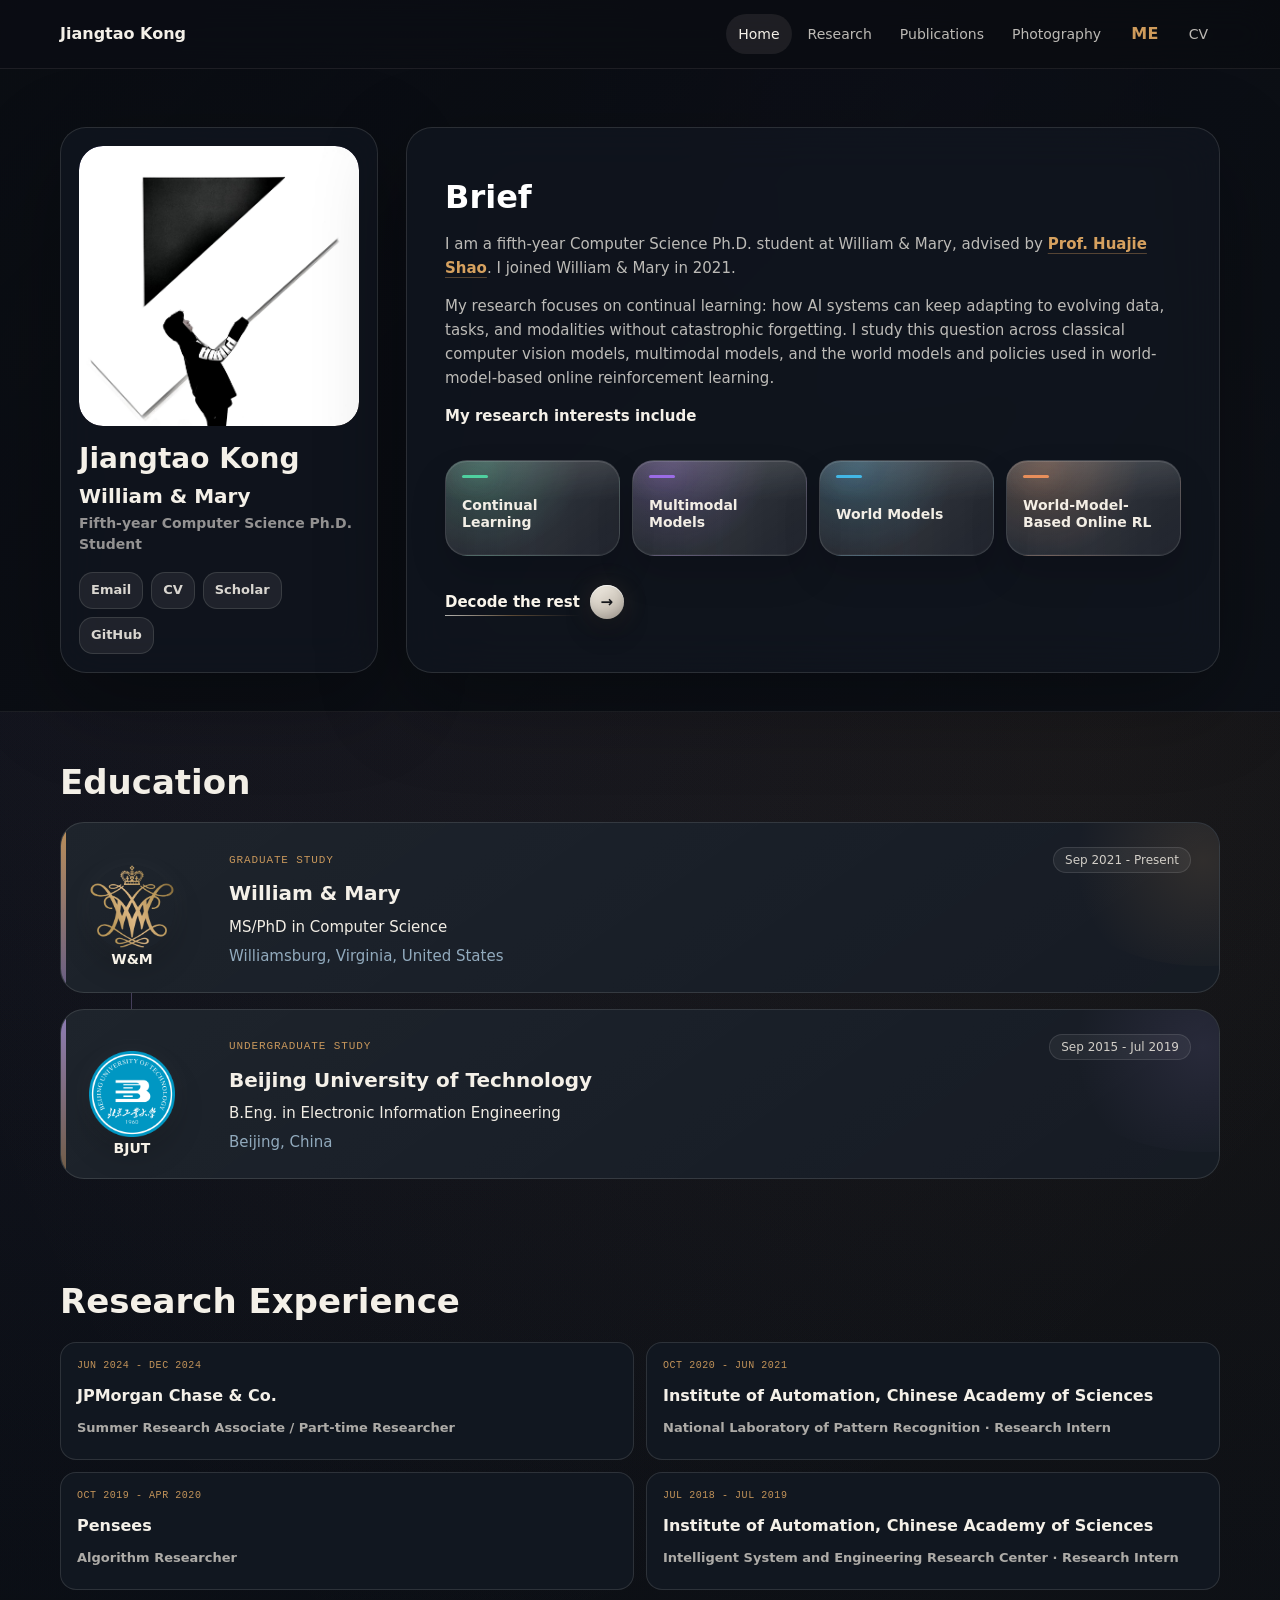
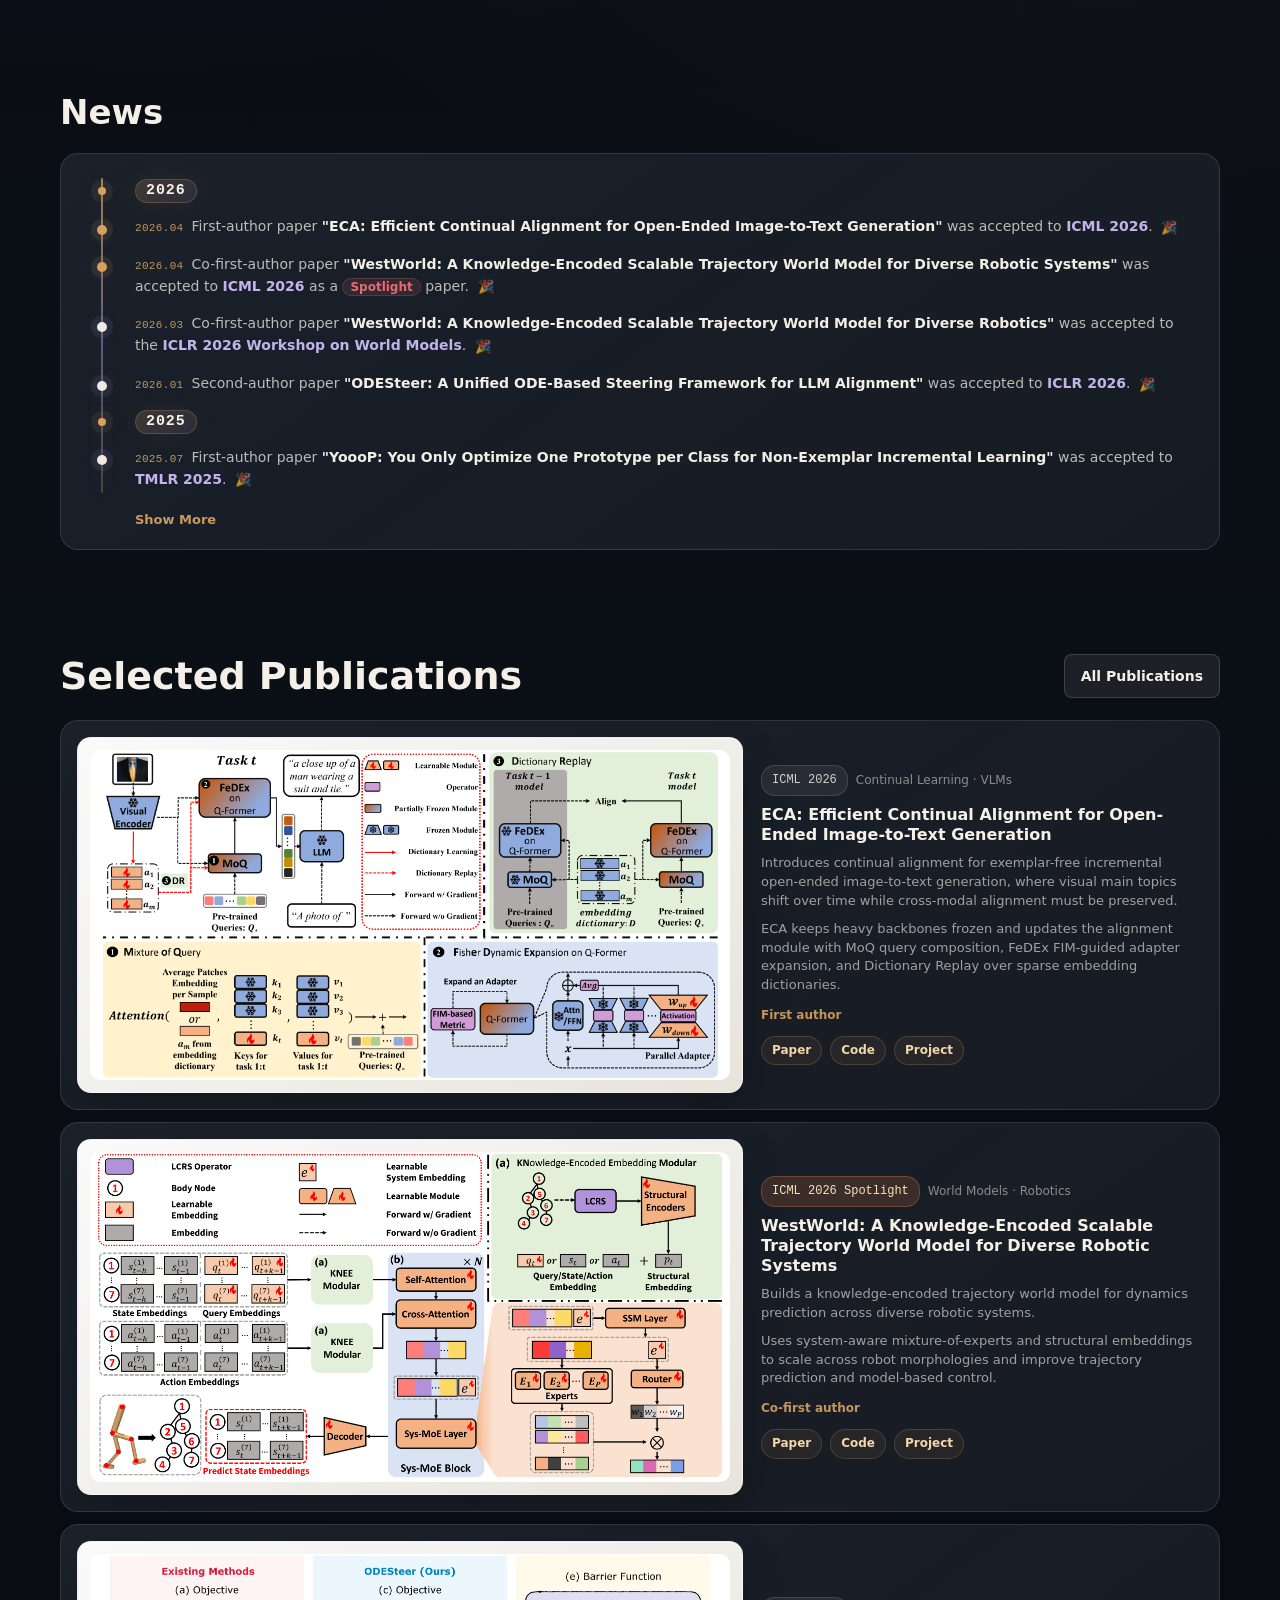
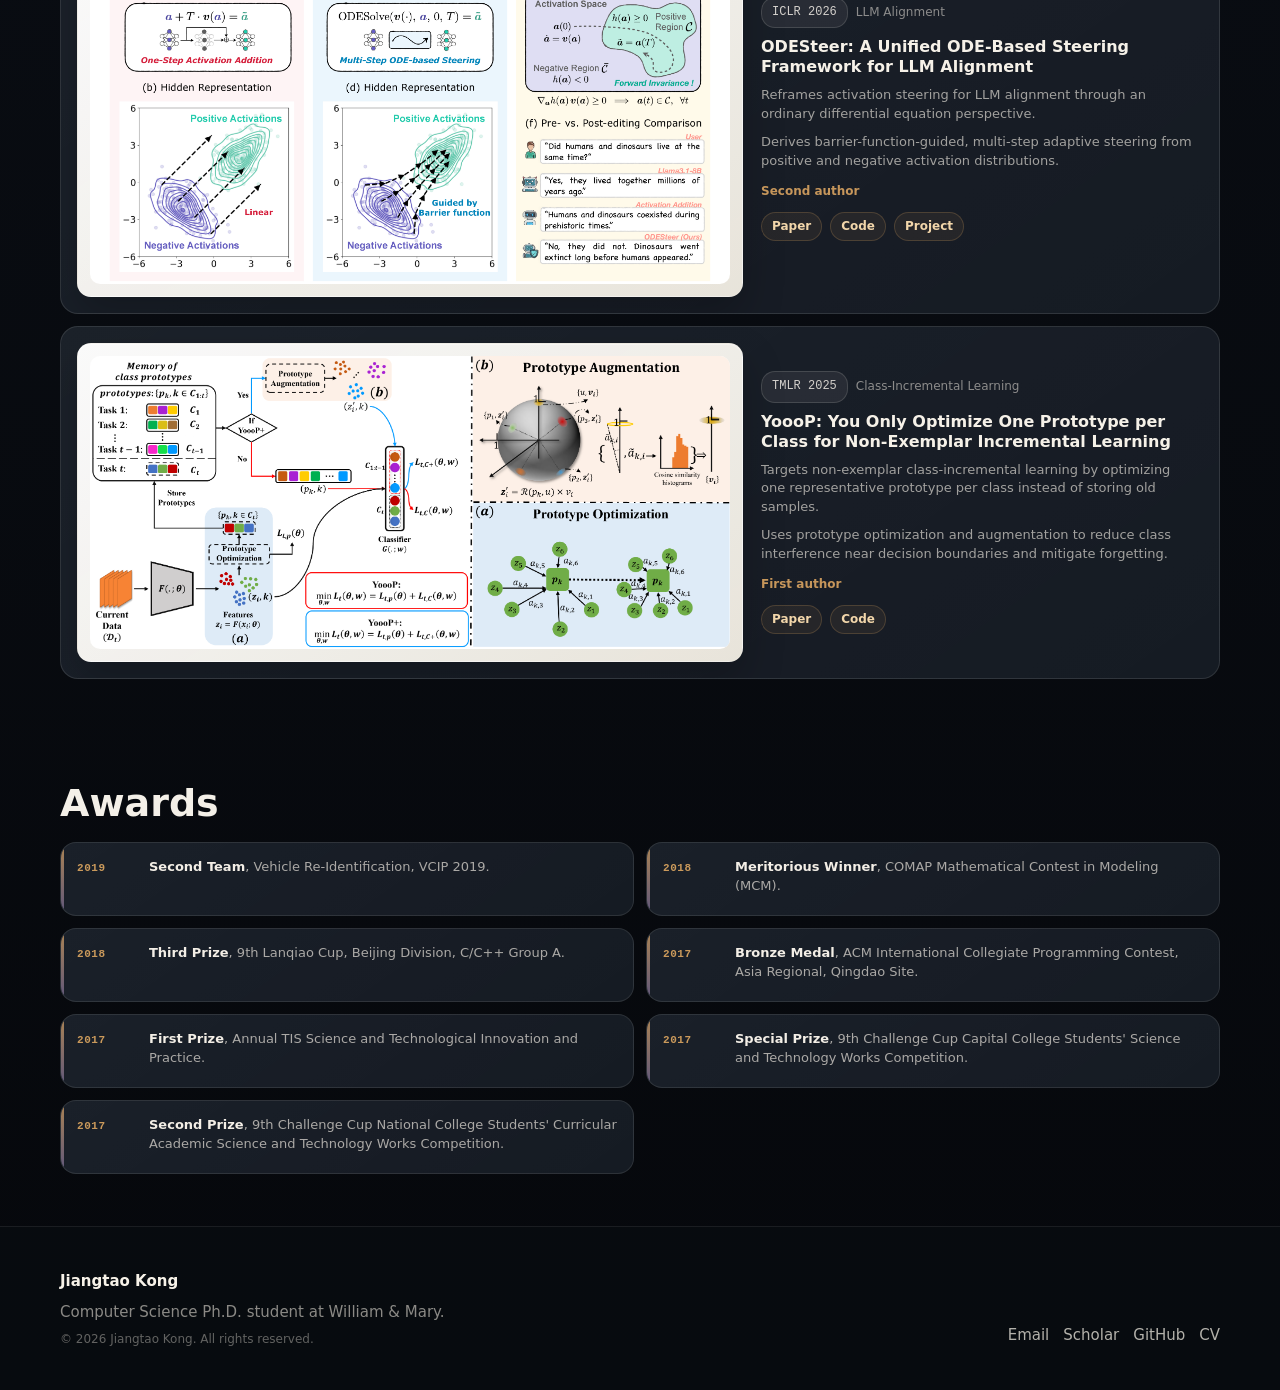
==== commit feb0c510: "Update ECA project link" ====
--- a/index.html
+++ b/index.html
@@ -9,7 +9,7 @@
     <link rel="icon" href="assets/favicon.svg" type="image/svg+xml">
     <link rel="apple-touch-icon" href="assets/apple-touch-icon.png">
     <meta name="theme-color" content="#080b10">
-    <link rel="stylesheet" href="assets/css/styles.css?v=20260613">
+    <link rel="stylesheet" href="assets/css/styles.css?v=20260613b">
   </head>
   <body>
     <header class="site-header">
@@ -235,6 +235,7 @@
                 <div class="paper-links">
                   <a href="https://openreview.net/forum?id=UfiLIUtbSO" target="_blank" rel="noreferrer">Paper</a>
                   <a href="https://github.com/Snowball0823/ECA" target="_blank" rel="noreferrer">Code</a>
+                  <a href="https://snowball0823.github.io/ECA/" target="_blank" rel="noreferrer">Project</a>
                 </div>
               </div>
             </article>
@@ -357,6 +358,6 @@
         </div>
       </div>
     </footer>
-    <script src="assets/js/main.js?v=20260613"></script>
+    <script src="assets/js/main.js?v=20260613b"></script>
   </body>
 </html>
--- a/assets/css/styles.css
+++ b/assets/css/styles.css
@@ -3438,9 +3438,45 @@
   }
 
   .photo-lightbox-caption {
+    position: absolute;
+    left: 0;
+    right: 0;
+    bottom: 0;
+    z-index: 2;
     align-items: flex-start;
     flex-direction: column;
     gap: 4px;
+    padding: 58px 18px 20px;
+    background: linear-gradient(180deg, transparent, rgba(0, 0, 0, 0.78));
+  }
+
+  .photo-lightbox {
+    width: 100vw;
+    max-width: none;
+    height: 100dvh;
+    max-height: none;
+    margin: 0;
+    border: 0;
+    border-radius: 0;
+    background: #020305;
+    overflow: hidden;
+  }
+
+  .photo-lightbox img {
+    width: 100%;
+    height: 100%;
+    max-height: none;
+    object-fit: contain;
+    background: #020305;
+  }
+
+  .photo-lightbox-close {
+    top: 14px;
+    right: 14px;
+    padding: 8px 11px;
+    border-color: rgba(244, 240, 232, 0.18);
+    background: rgba(8, 11, 16, 0.72);
+    backdrop-filter: blur(14px);
   }
 
   .home-hero {
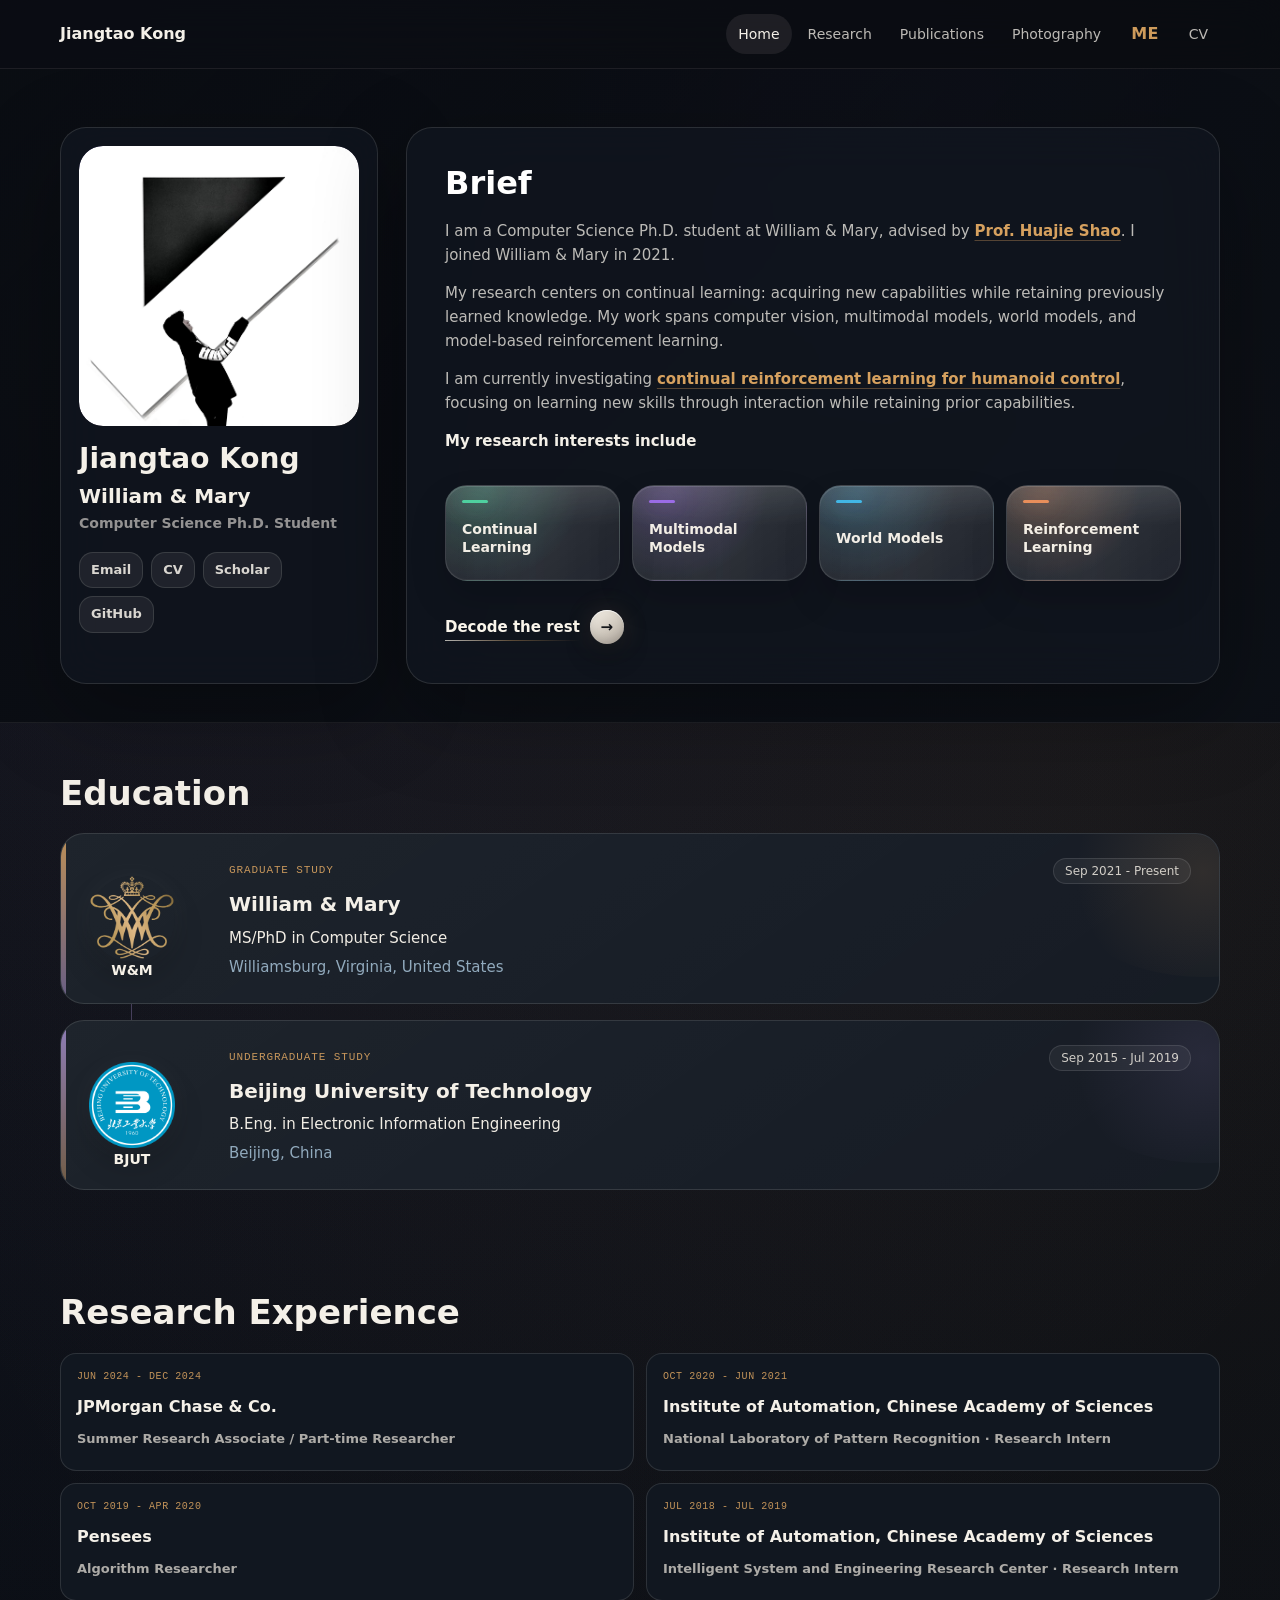
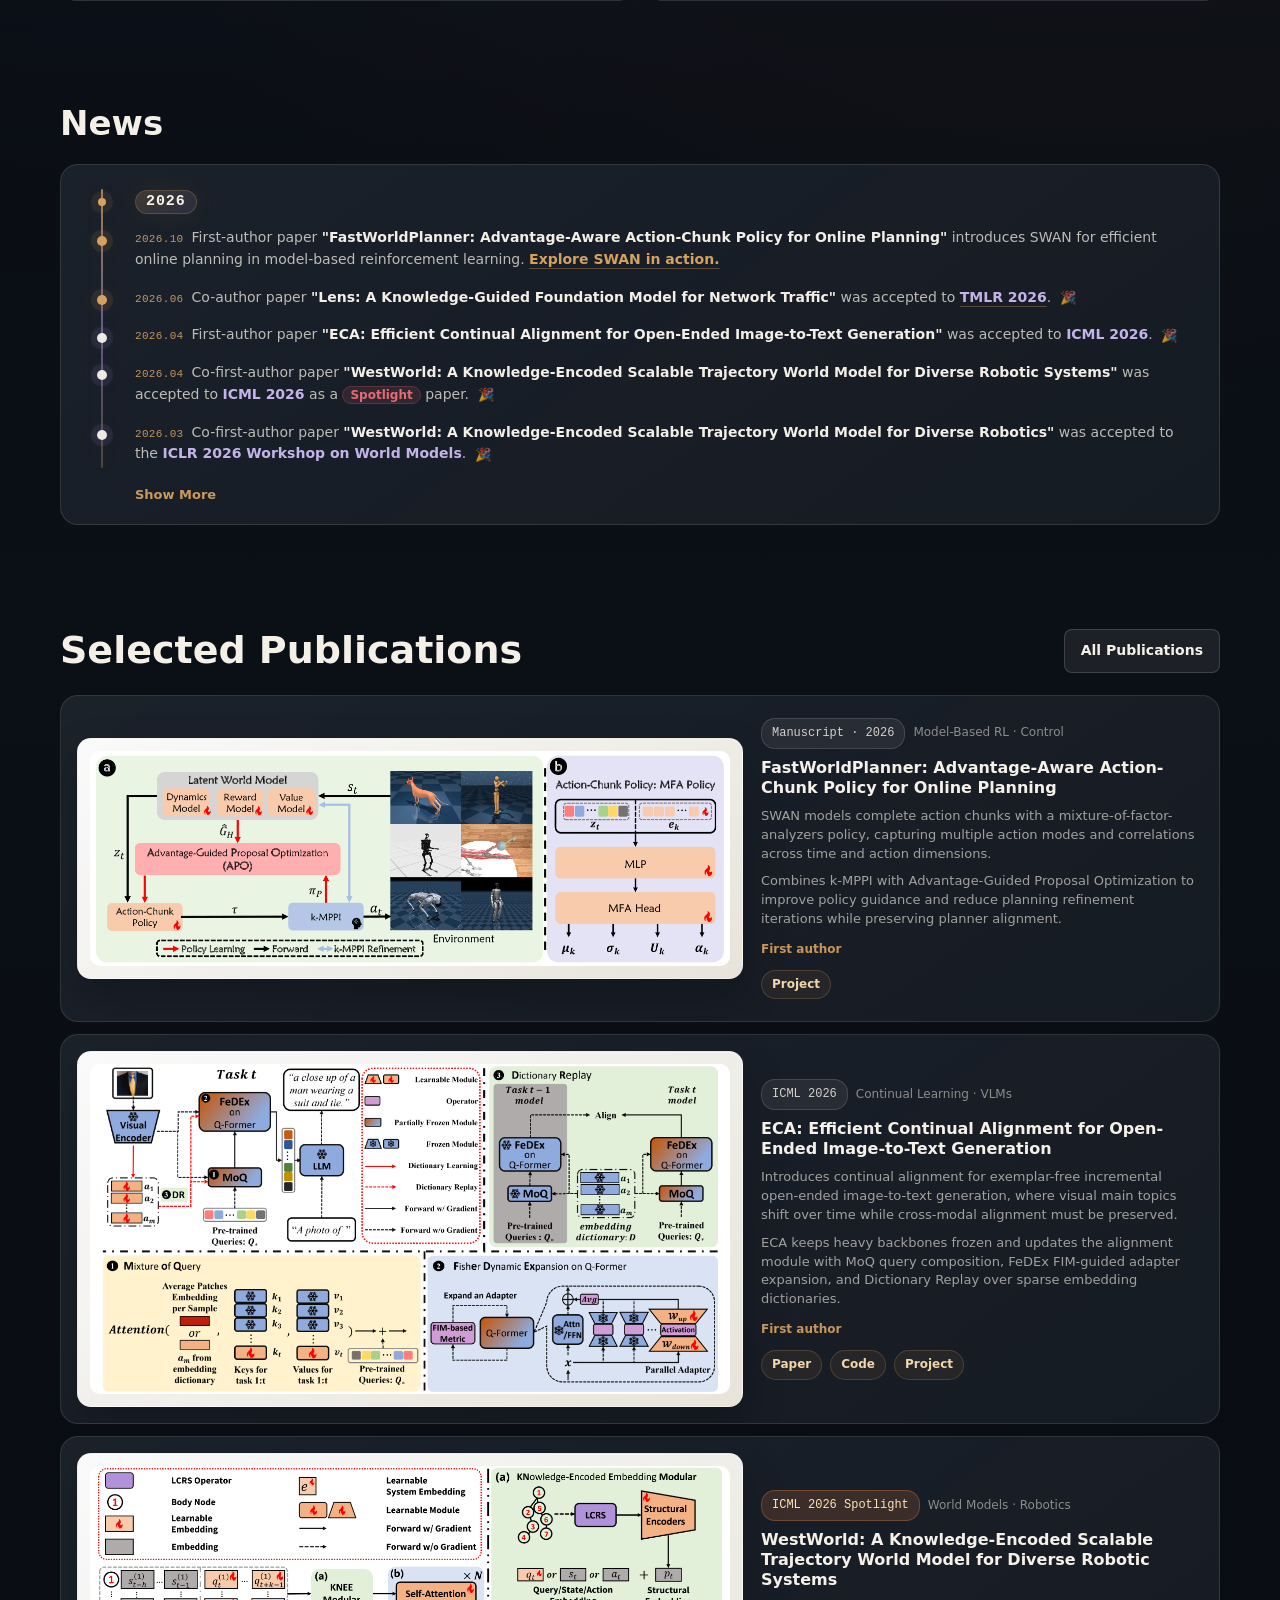
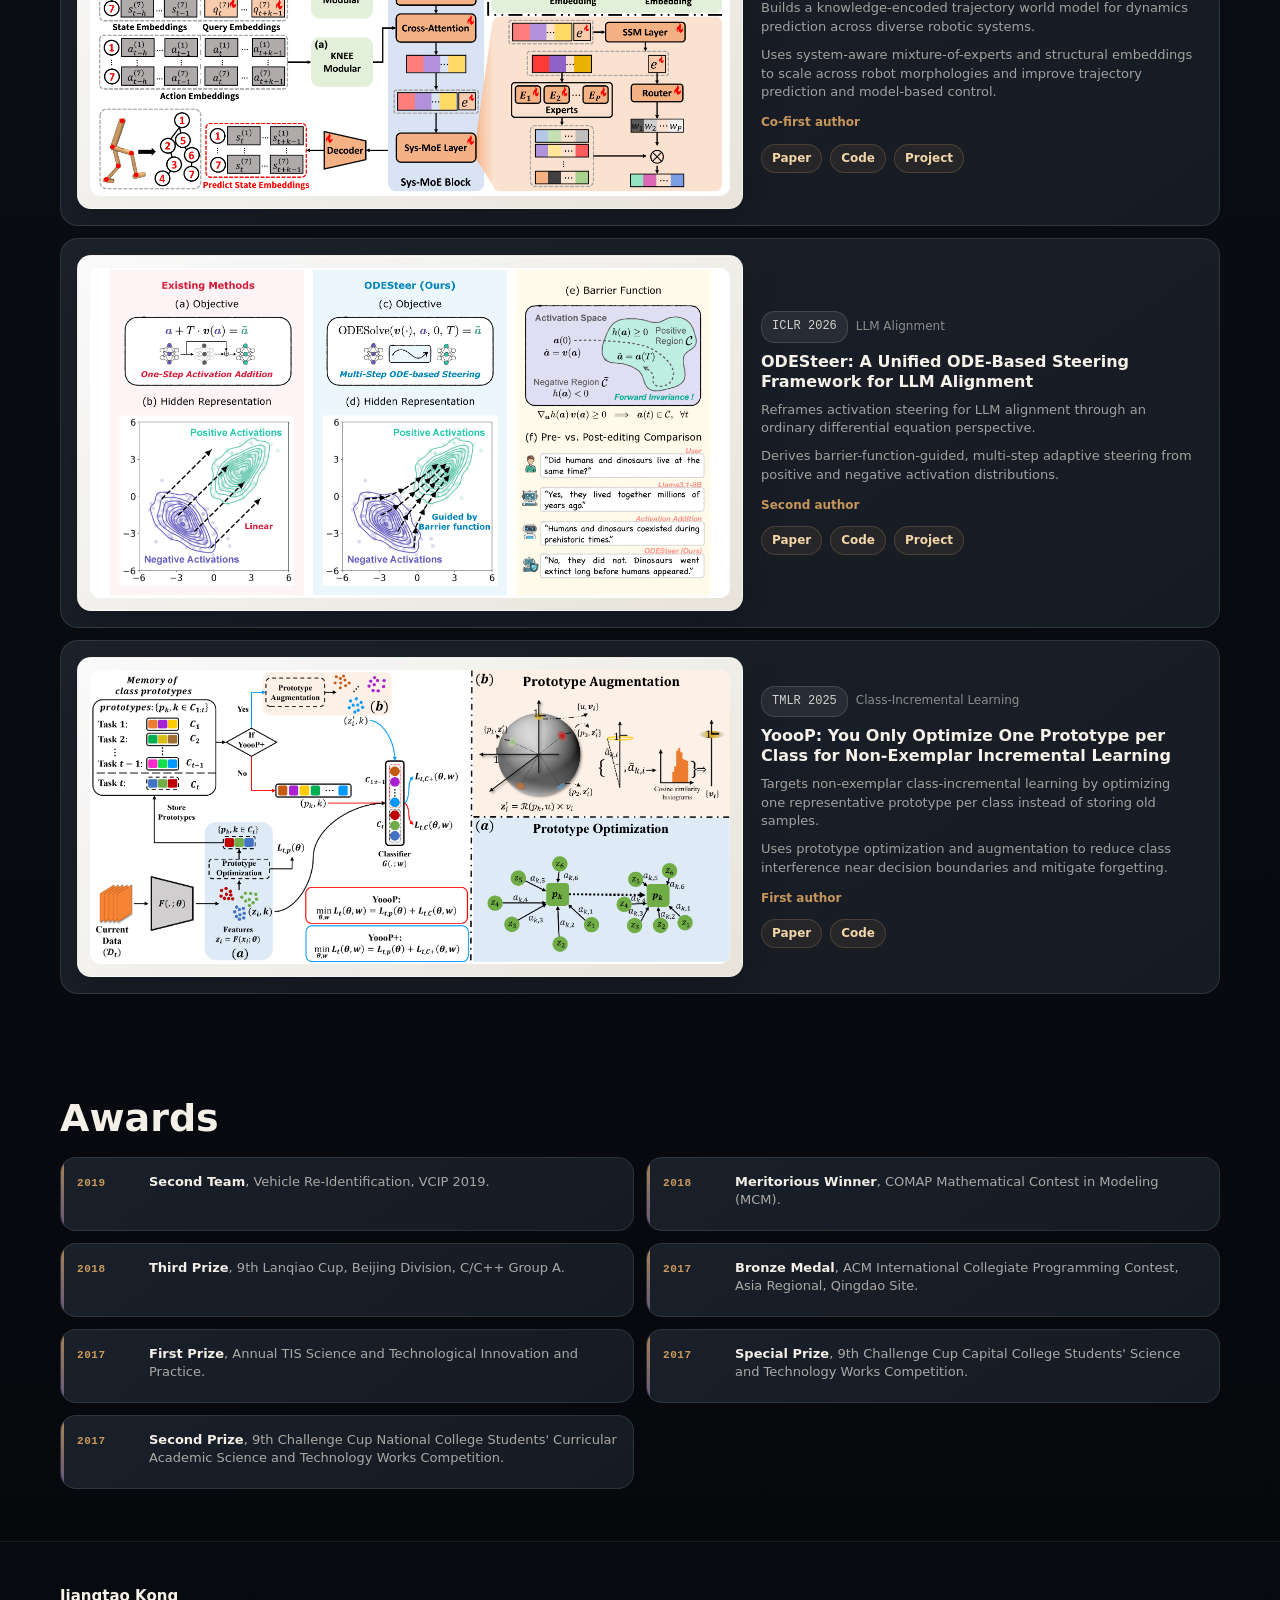
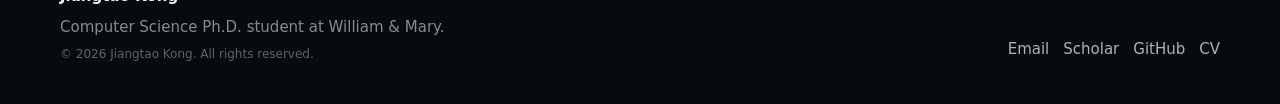
==== commit 36c9e02c: "update content and add latex" ====
--- a/index.html
+++ b/index.html
@@ -4,12 +4,12 @@
     <meta charset="utf-8">
     <meta name="viewport" content="width=device-width, initial-scale=1">
     <title>Jiangtao Kong | Computer Science Ph.D. Student</title>
-    <meta name="description" content="Jiangtao Kong is a Computer Science Ph.D. student at William & Mary working on continual learning, world models, and world-model-based online reinforcement learning.">
+    <meta name="description" content="Jiangtao Kong is a Computer Science Ph.D. student at William &amp; Mary working on continual learning, multimodal models, world models, and reinforcement learning, with a current focus on continual RL for humanoid control.">
     <link rel="icon" href="favicon.ico" sizes="any">
     <link rel="icon" href="assets/favicon.svg" type="image/svg+xml">
     <link rel="apple-touch-icon" href="assets/apple-touch-icon.png">
     <meta name="theme-color" content="#080b10">
-    <link rel="stylesheet" href="assets/css/styles.css?v=20260613b">
+    <link rel="stylesheet" href="assets/css/styles.css?v=20261026a">
   </head>
   <body>
     <header class="site-header">
@@ -40,7 +40,7 @@
             </div>
             <h1>Jiangtao Kong</h1>
             <p class="profile-affiliation">William &amp; Mary</p>
-            <p class="profile-title">Fifth-year Computer Science Ph.D. Student</p>
+            <p class="profile-title">Computer Science Ph.D. Student</p>
             <div class="profile-links" aria-label="Profile links">
               <a href="mailto:jkong01@wm.edu">Email</a>
               <a href="resume/Snowball_Resume_CN.pdf">CV</a>
@@ -52,23 +52,27 @@
           <section class="intro-card" aria-labelledby="about-heading">
             <h2 id="about-heading">Brief</h2>
             <p>
-              I am a fifth-year Computer Science Ph.D. student at William &amp; Mary,
+              I am a Computer Science Ph.D. student at William &amp; Mary,
               advised by
               <a class="inline-link" href="https://huajieshao.github.io/index.html">Prof. Huajie Shao</a>.
               I joined William &amp; Mary in 2021.
             </p>
             <p>
-              My research focuses on continual learning: how AI systems can keep adapting
-              to evolving data, tasks, and modalities without catastrophic forgetting. I study
-              this question across classical computer vision models, multimodal models, and the
-              world models and policies used in world-model-based online reinforcement learning.
+              My research centers on continual learning: acquiring new capabilities while
+              retaining previously learned knowledge. My work spans computer vision,
+              multimodal models, world models, and model-based reinforcement learning.
+            </p>
+            <p>
+              I am currently investigating
+              <a class="inline-link" href="research.html#current-research">continual reinforcement learning for humanoid control</a>,
+              focusing on learning new skills through interaction while retaining prior capabilities.
             </p>
             <p class="research-intro">My research interests include</p>
             <div class="focus-row gradient-focus" aria-label="Research focus">
               <span>Continual Learning</span>
               <span>Multimodal Models</span>
               <span>World Models</span>
-              <span>World-Model-Based Online RL</span>
+              <span>Reinforcement Learning</span>
             </div>
             <a class="about-button" href="about.html">Decode the rest</a>
           </section>
@@ -149,8 +153,16 @@
               <span class="timeline-rail-mark" aria-hidden="true"></span>
               <span>2026</span>
             </div>
+            <article class="timeline-news-item" data-swan-preview hidden>
+              <span class="timeline-node" aria-hidden="true"></span>
+              <p><time class="news-date" datetime="2026-10">2026.10</time>First-author paper <strong>"FastWorldPlanner: Advantage-Aware Action-Chunk Policy for Online Planning"</strong> introduces SWAN for efficient online planning in model-based reinforcement learning. <a class="inline-link" href="https://swanfastworldplanner.github.io/" target="_blank" rel="noreferrer">Explore SWAN in action.</a></p>
+            </article>
             <article class="timeline-news-item">
               <span class="timeline-node" aria-hidden="true"></span>
+              <p><time class="news-date" datetime="2026-06">2026.06</time>Co-author paper <strong>"Lens: A Knowledge-Guided Foundation Model for Network Traffic"</strong> was accepted to <a class="news-venue inline-link" href="https://openreview.net/forum?id=cGDwTgnJIR" target="_blank" rel="noreferrer">TMLR 2026</a>. <span class="news-confetti" aria-hidden="true">🎉</span></p>
+            </article>
+            <article class="timeline-news-item">
+              <span class="timeline-node" aria-hidden="true"></span>
               <p><span class="news-date">2026.04</span>First-author paper <strong>"ECA: Efficient Continual Alignment for Open-Ended Image-to-Text Generation"</strong> was accepted to <span class="news-venue">ICML 2026</span>. <span class="news-confetti" aria-hidden="true">🎉</span></p>
             </article>
             <article class="timeline-news-item">
@@ -161,15 +173,15 @@
               <span class="timeline-node" aria-hidden="true"></span>
               <p><span class="news-date">2026.03</span>Co-first-author paper <strong>"WestWorld: A Knowledge-Encoded Scalable Trajectory World Model for Diverse Robotics"</strong> was accepted to the <span class="news-venue">ICLR 2026 Workshop on World Models</span>. <span class="news-confetti" aria-hidden="true">🎉</span></p>
             </article>
-            <article class="timeline-news-item">
+            <article class="timeline-news-item" data-news-extra hidden>
               <span class="timeline-node" aria-hidden="true"></span>
               <p><span class="news-date">2026.01</span>Second-author paper <strong>"ODESteer: A Unified ODE-Based Steering Framework for LLM Alignment"</strong> was accepted to <span class="news-venue">ICLR 2026</span>. <span class="news-confetti" aria-hidden="true">🎉</span></p>
             </article>
-            <div class="timeline-year">
+            <div class="timeline-year" data-news-extra hidden>
               <span class="timeline-rail-mark" aria-hidden="true"></span>
               <span>2025</span>
             </div>
-            <article class="timeline-news-item">
+            <article class="timeline-news-item" data-news-extra hidden>
               <span class="timeline-node" aria-hidden="true"></span>
               <p><span class="news-date">2025.07</span>First-author paper <strong>"YoooP: You Only Optimize One Prototype per Class for Non-Exemplar Incremental Learning"</strong> was accepted to <span class="news-venue">TMLR 2025</span>. <span class="news-confetti" aria-hidden="true">🎉</span></p>
             </article>
@@ -219,6 +231,26 @@
             <a class="button light" href="publications.html">All Publications</a>
           </div>
           <div class="selected-list">
+            <article class="selected-paper paper-featured" id="swan-highlight" data-swan-preview hidden>
+              <figure class="paper-figure paper-figure-light">
+                <a href="assets/images/figures/swan-pipeline.png" target="_blank" rel="noreferrer" aria-label="View the SWAN method figure at full resolution">
+                  <img src="assets/images/figures/swan-pipeline.png" width="2513" height="844" alt="SWAN overview: an MFA action-chunk policy guides k-MPPI planning with a latent world model, while APO improves the policy's training target" loading="lazy">
+                </a>
+              </figure>
+              <div class="paper-content">
+                <div class="paper-topline">
+                  <span class="venue">Manuscript · 2026</span>
+                  <span class="paper-topic">Model-Based RL · Control</span>
+                </div>
+                <h3>FastWorldPlanner: Advantage-Aware Action-Chunk Policy for Online Planning</h3>
+                <p>SWAN models complete action chunks with a mixture-of-factor-analyzers policy, capturing multiple action modes and correlations across time and action dimensions.</p>
+                <p>Combines k-MPPI with Advantage-Guided Proposal Optimization to improve policy guidance and reduce planning refinement iterations while preserving planner alignment.</p>
+                <span class="paper-role">First author</span>
+                <div class="paper-links">
+                  <a href="https://swanfastworldplanner.github.io/" target="_blank" rel="noreferrer">Project</a>
+                </div>
+              </div>
+            </article>
             <article class="selected-paper paper-featured">
               <figure class="paper-figure paper-figure-light">
                 <img src="assets/images/figures/eca-pipeline.png" alt="ECA method pipeline overview">
@@ -358,6 +390,6 @@
         </div>
       </div>
     </footer>
-    <script src="assets/js/main.js?v=20260613b"></script>
+    <script src="assets/js/main.js?v=20261026a"></script>
   </body>
 </html>
--- a/assets/css/styles.css
+++ b/assets/css/styles.css
@@ -25,6 +25,10 @@
 
 * {
   box-sizing: border-box;
+}
+
+[data-swan-preview][hidden] {
+  display: none !important;
 }
 
 html {
@@ -2780,6 +2784,8 @@
 }
 
 .research-hero-visual {
+  width: 100%;
+  min-width: 0;
   aspect-ratio: 4608 / 3712;
   margin: 0;
   position: relative;
@@ -2814,7 +2820,7 @@
 .research-hero-visual img {
   width: 100%;
   height: 100%;
-  object-fit: cover;
+  object-fit: contain;
   object-position: center;
   border-radius: 18px;
   filter: saturate(0.86) contrast(0.98) brightness(0.82);
@@ -2835,6 +2841,7 @@
 }
 
 .research-theme-card,
+.current-research-card,
 .research-link-panel {
   position: relative;
   overflow: hidden;
@@ -2855,7 +2862,8 @@
   min-width: 0;
 }
 
-.research-theme-card.primary {
+.research-theme-card.primary,
+.current-research-card {
   border-color: rgba(214, 161, 95, 0.18);
 }
 
@@ -2877,17 +2885,20 @@
 }
 
 .research-theme-card h3,
+.current-research-card h3,
 .research-work-card h3,
 .research-arc h3 {
   margin: 0;
   color: rgba(255, 250, 240, 0.96);
 }
 
-.research-theme-card h3 {
+.research-theme-card h3,
+.current-research-card h3 {
   font-size: 21px;
 }
 
 .research-theme-card p,
+.current-research-description,
 .research-work-card p,
 .research-arc p,
 .research-link-panel p {
@@ -2955,6 +2966,25 @@
   font-size: 11px;
   font-weight: 800;
   margin-left: 4px;
+}
+
+.current-research-section {
+  scroll-margin-top: 88px;
+}
+
+.current-research-card {
+  display: grid;
+  gap: 13px;
+  padding: 20px;
+  min-width: 0;
+}
+
+.current-research-status {
+  margin: 0;
+  color: var(--accent-warm);
+  font-size: 12px;
+  font-weight: 650;
+  letter-spacing: 0;
 }
 
 .research-arc {
@@ -3511,6 +3541,7 @@
 
   .research-hero-visual,
   .research-theme-card,
+  .current-research-card,
   .research-link-panel {
     border-radius: 18px;
   }
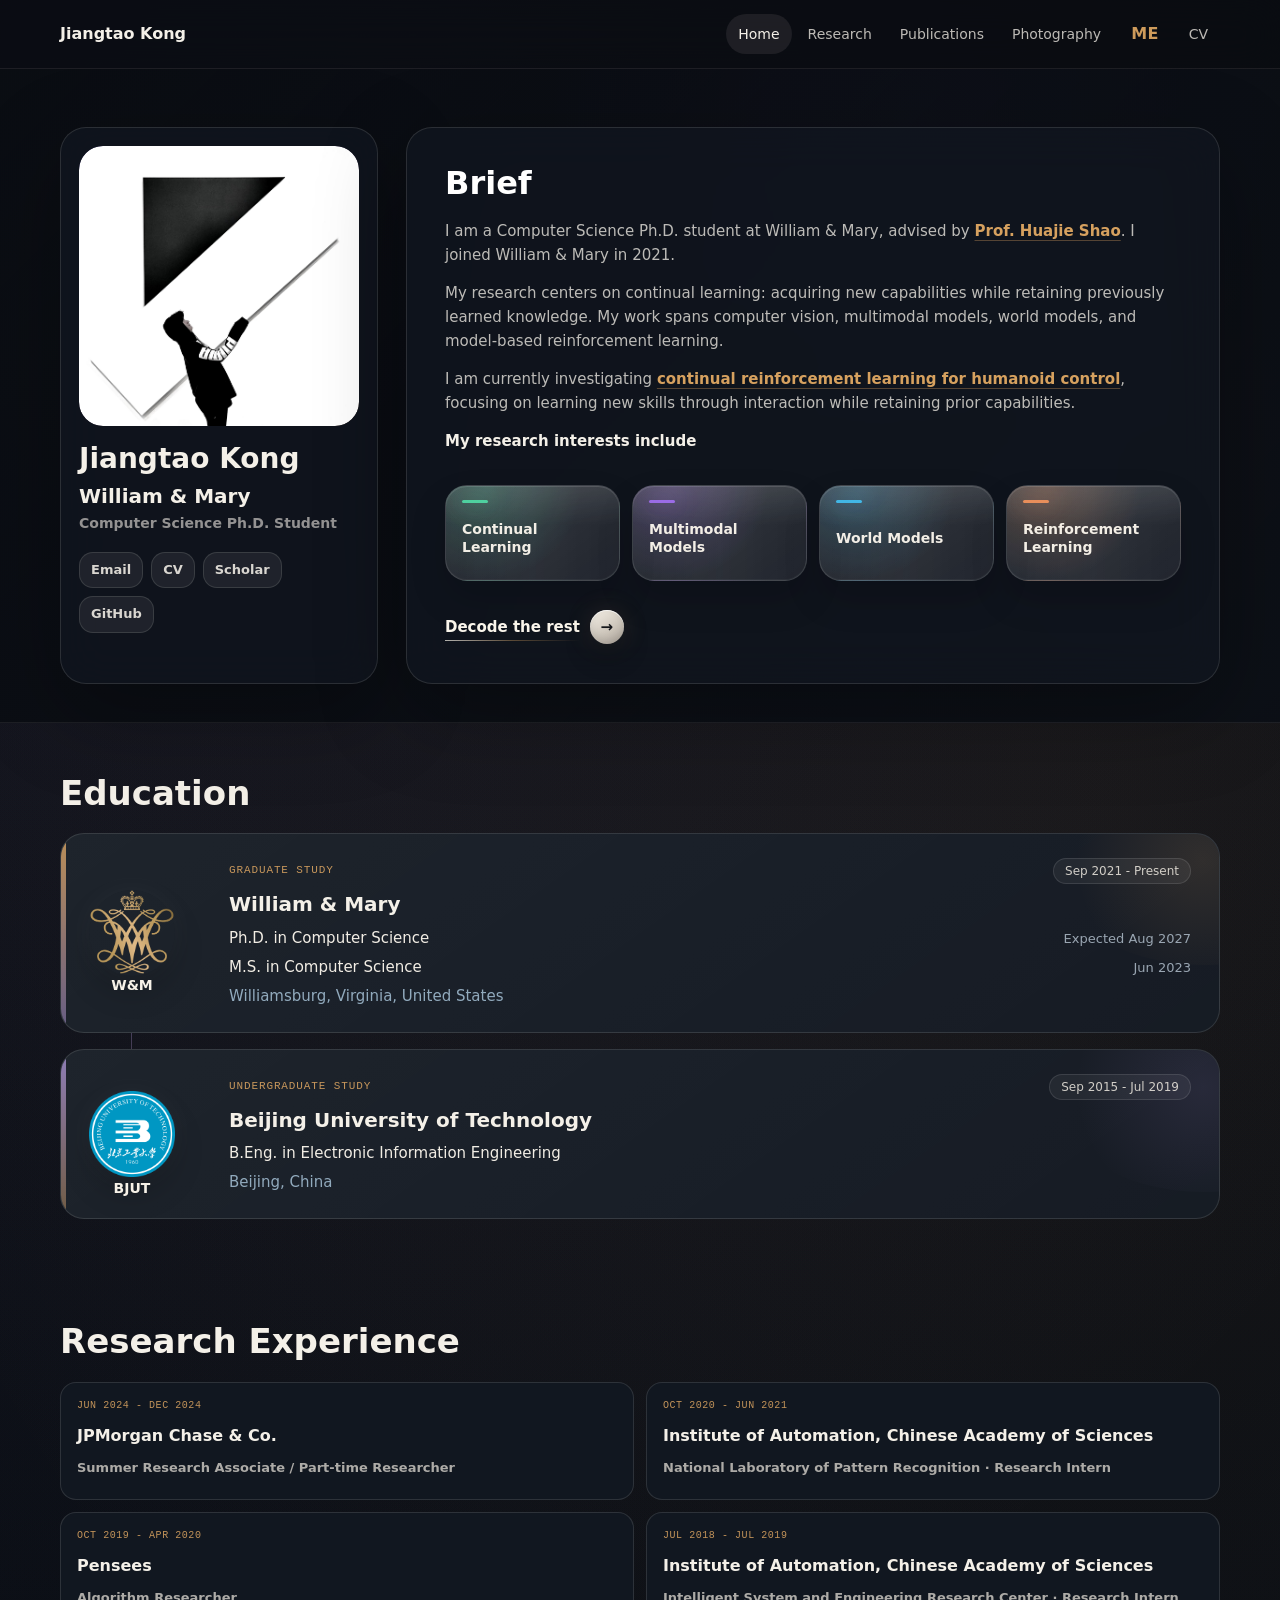
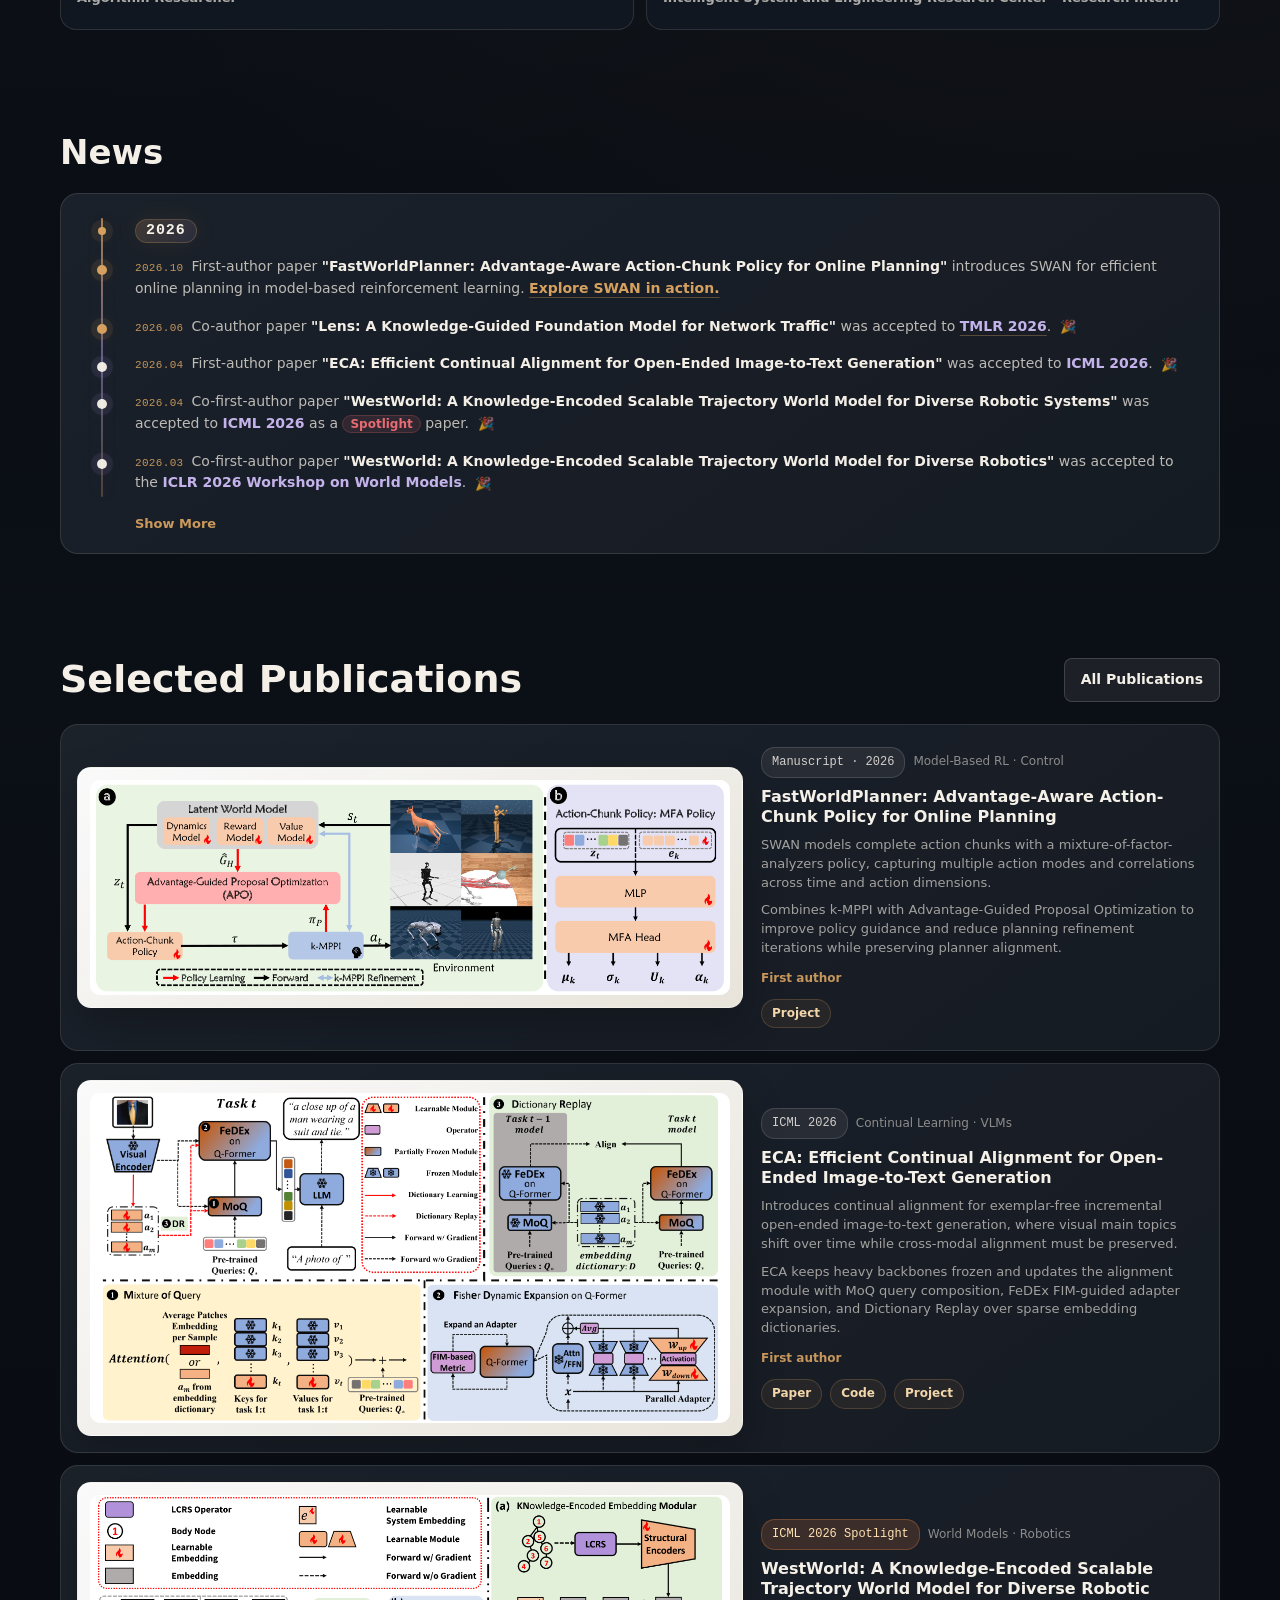
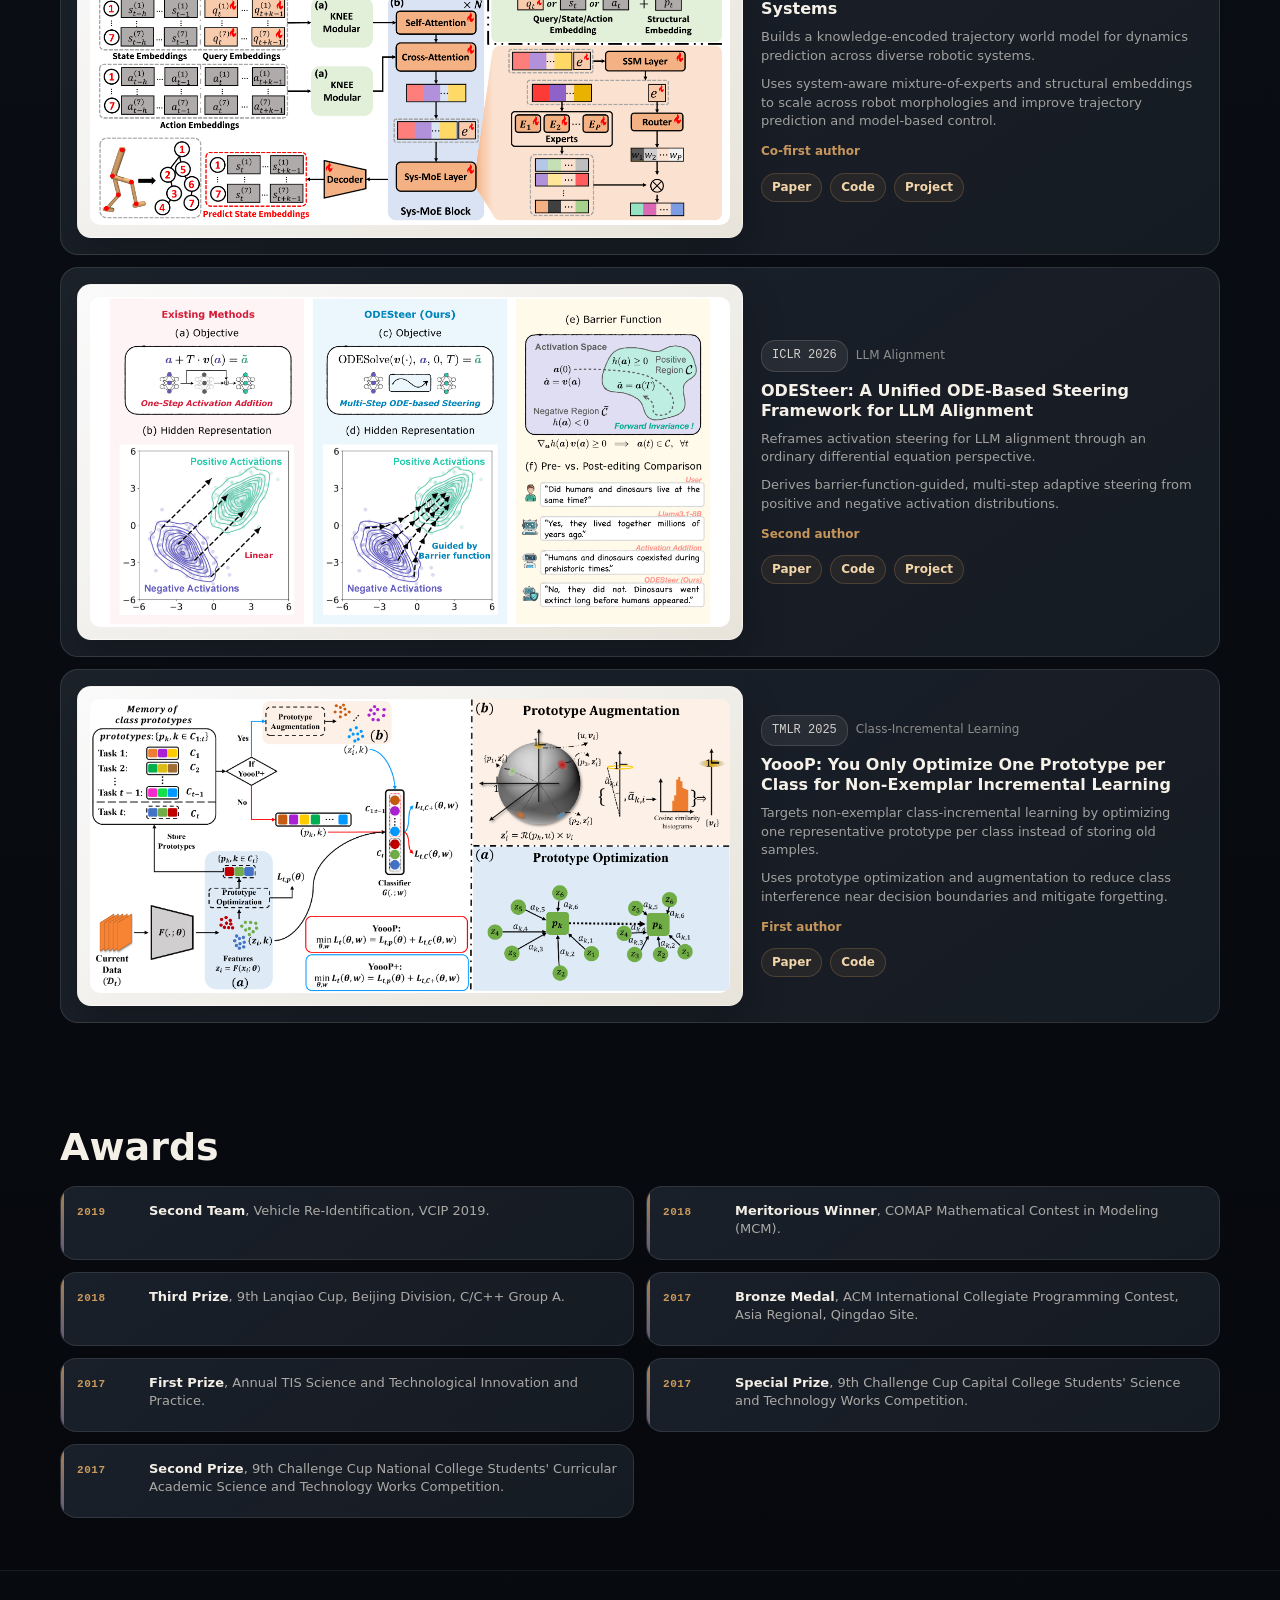
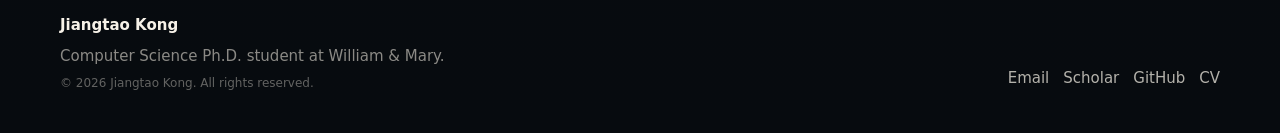
==== commit fd31b30d: "update cv" ====
--- a/index.html
+++ b/index.html
@@ -9,7 +9,7 @@
     <link rel="icon" href="assets/favicon.svg" type="image/svg+xml">
     <link rel="apple-touch-icon" href="assets/apple-touch-icon.png">
     <meta name="theme-color" content="#080b10">
-    <link rel="stylesheet" href="assets/css/styles.css?v=20261026a">
+    <link rel="stylesheet" href="assets/css/styles.css?v=20261027a">
   </head>
   <body>
     <header class="site-header">
@@ -26,7 +26,7 @@
           <a href="publications.html">Publications</a>
           <a href="photography.html">Photography</a>
           <a class="nav-me" href="about.html">ME</a>
-          <a href="resume/Snowball_Resume_CN.pdf">CV</a>
+          <a href="resume/Snowball_Resume.pdf">CV</a>
         </div>
       </nav>
     </header>
@@ -43,7 +43,7 @@
             <p class="profile-title">Computer Science Ph.D. Student</p>
             <div class="profile-links" aria-label="Profile links">
               <a href="mailto:jkong01@wm.edu">Email</a>
-              <a href="resume/Snowball_Resume_CN.pdf">CV</a>
+              <a href="resume/Snowball_Resume.pdf">CV</a>
               <a href="https://scholar.google.com/citations?user=tu5GG9sAAAAJ&hl=zh-CN&oi=ao">Scholar</a>
               <a href="https://github.com/snowball0823">GitHub</a>
             </div>
@@ -94,7 +94,14 @@
                   <span class="education-period">Sep 2021 - Present</span>
                 </div>
                 <h3>William &amp; Mary</h3>
-                <p class="education-degree">MS/PhD in Computer Science</p>
+                <p class="education-degree education-degree-row">
+                  <span>Ph.D. in Computer Science</span>
+                  <time class="education-degree-date" datetime="2027-08">Expected Aug 2027</time>
+                </p>
+                <p class="education-degree education-degree-row">
+                  <span>M.S. in Computer Science</span>
+                  <time class="education-degree-date" datetime="2023-06">Jun 2023</time>
+                </p>
                 <p class="education-location">Williamsburg, Virginia, United States</p>
               </div>
             </article>
@@ -386,7 +393,7 @@
           <a href="mailto:jkong01@wm.edu">Email</a>
           <a href="https://scholar.google.com/citations?user=tu5GG9sAAAAJ&hl=zh-CN&oi=ao">Scholar</a>
           <a href="https://github.com/snowball0823">GitHub</a>
-          <a href="resume/Snowball_Resume_CN.pdf">CV</a>
+          <a href="resume/Snowball_Resume.pdf">CV</a>
         </div>
       </div>
     </footer>
--- a/assets/css/styles.css
+++ b/assets/css/styles.css
@@ -782,6 +782,20 @@
   font-size: 15px;
 }
 
+.education-degree-row {
+  display: flex;
+  flex-wrap: wrap;
+  align-items: baseline;
+  justify-content: space-between;
+  gap: 2px 16px;
+}
+
+.education-degree-date {
+  color: var(--muted);
+  font-size: 13px;
+  white-space: nowrap;
+}
+
 .education-location {
   color: rgba(159, 185, 205, 0.9);
   font-size: 15px;
@@ -3573,6 +3587,11 @@
     gap: 8px;
   }
 
+  .education-degree-row {
+    align-items: flex-start;
+    flex-direction: column;
+  }
+
   .school-mark {
     width: 74px;
     height: 74px;
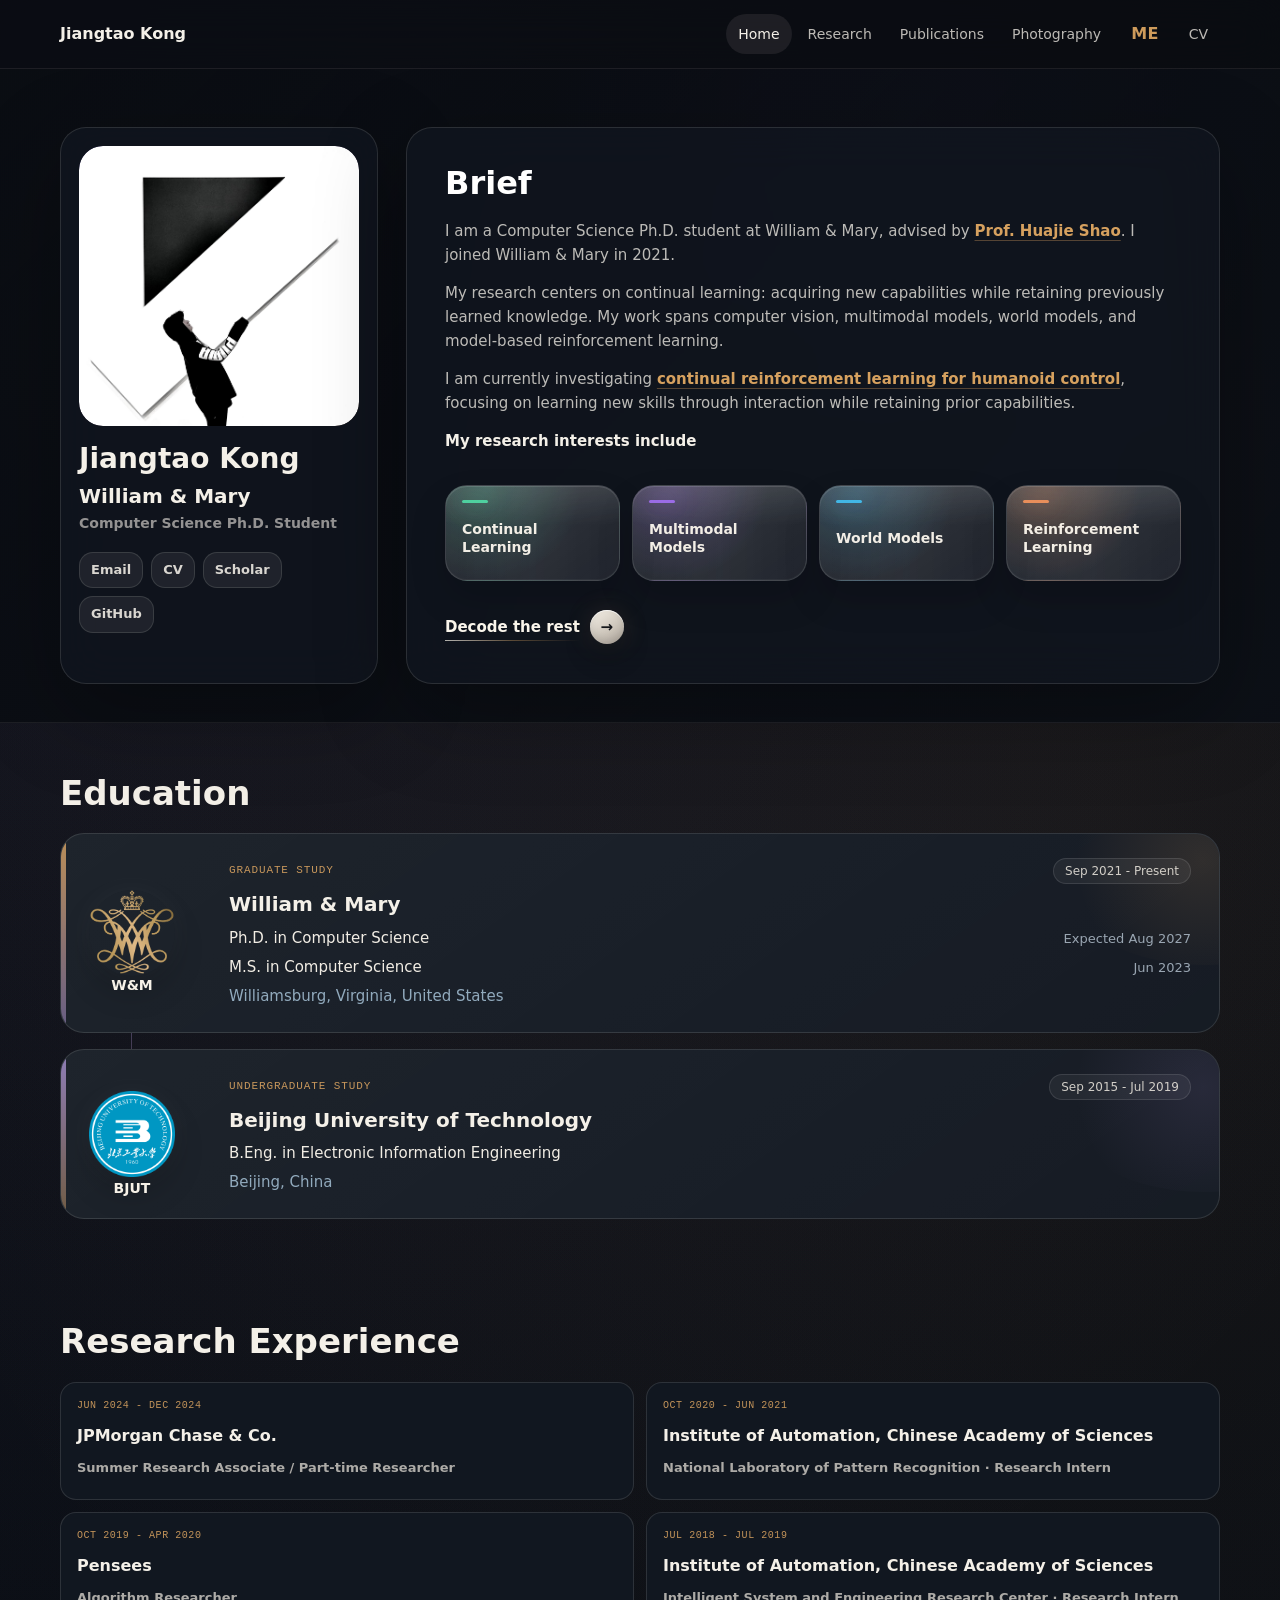
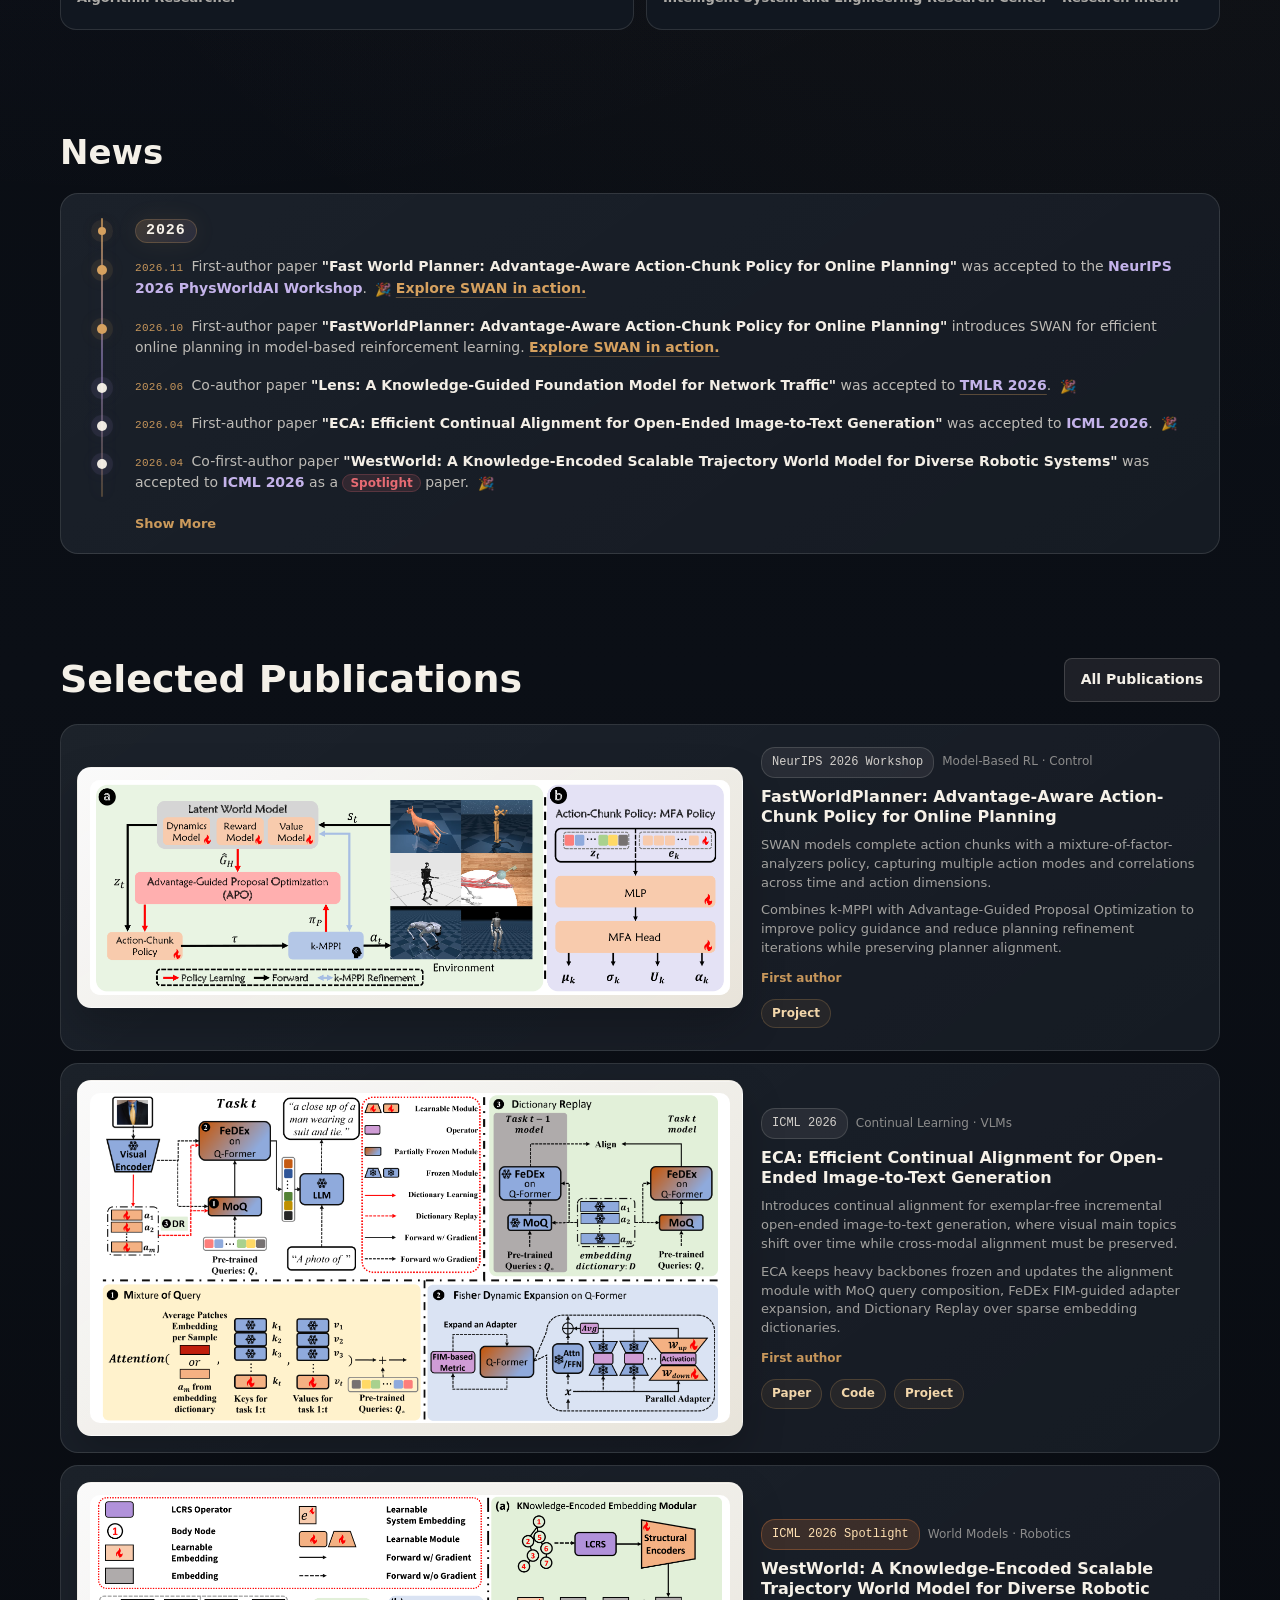
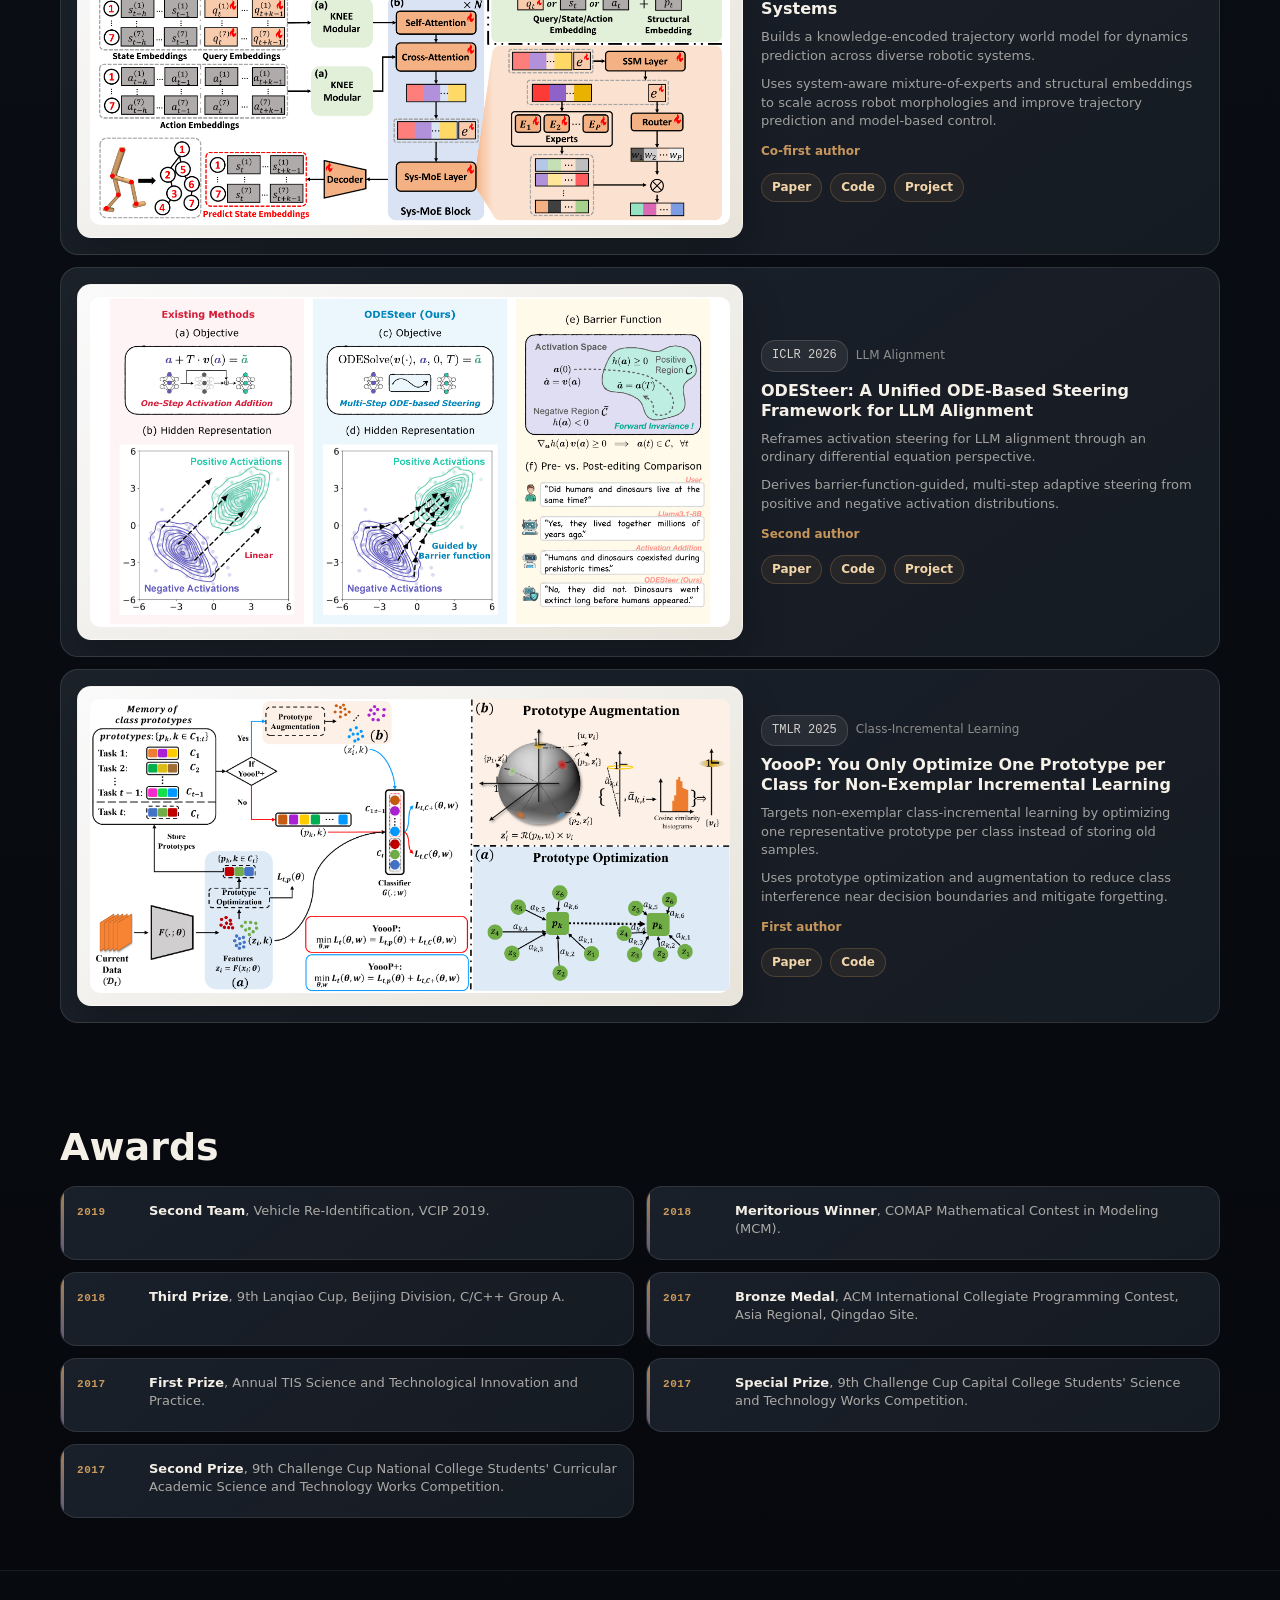
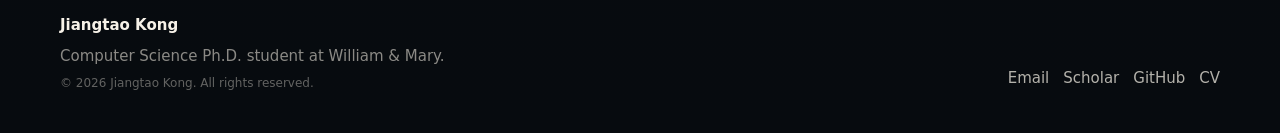
==== commit 9e1f745d: "update resume & news" ====
--- a/index.html
+++ b/index.html
@@ -162,6 +162,10 @@
             </div>
             <article class="timeline-news-item" data-swan-preview hidden>
               <span class="timeline-node" aria-hidden="true"></span>
+              <p><time class="news-date" datetime="2026-11">2026.11</time>First-author paper <strong>"Fast World Planner: Advantage-Aware Action-Chunk Policy for Online Planning"</strong> was accepted to the <span class="news-venue">NeurIPS 2026 PhysWorldAI Workshop</span>. <span class="news-confetti" aria-hidden="true">🎉</span> <a class="inline-link" href="https://swanfastworldplanner.github.io/" target="_blank" rel="noreferrer">Explore SWAN in action.</a></p>
+            </article>
+            <article class="timeline-news-item" data-swan-preview hidden>
+              <span class="timeline-node" aria-hidden="true"></span>
               <p><time class="news-date" datetime="2026-10">2026.10</time>First-author paper <strong>"FastWorldPlanner: Advantage-Aware Action-Chunk Policy for Online Planning"</strong> introduces SWAN for efficient online planning in model-based reinforcement learning. <a class="inline-link" href="https://swanfastworldplanner.github.io/" target="_blank" rel="noreferrer">Explore SWAN in action.</a></p>
             </article>
             <article class="timeline-news-item">
@@ -176,7 +180,7 @@
               <span class="timeline-node" aria-hidden="true"></span>
               <p><span class="news-date">2026.04</span>Co-first-author paper <strong>"WestWorld: A Knowledge-Encoded Scalable Trajectory World Model for Diverse Robotic Systems"</strong> was accepted to <span class="news-venue">ICML 2026</span> as a <span class="news-spotlight">Spotlight</span> paper. <span class="news-confetti" aria-hidden="true">🎉</span></p>
             </article>
-            <article class="timeline-news-item">
+            <article class="timeline-news-item" data-news-extra hidden>
               <span class="timeline-node" aria-hidden="true"></span>
               <p><span class="news-date">2026.03</span>Co-first-author paper <strong>"WestWorld: A Knowledge-Encoded Scalable Trajectory World Model for Diverse Robotics"</strong> was accepted to the <span class="news-venue">ICLR 2026 Workshop on World Models</span>. <span class="news-confetti" aria-hidden="true">🎉</span></p>
             </article>
@@ -246,7 +250,7 @@
               </figure>
               <div class="paper-content">
                 <div class="paper-topline">
-                  <span class="venue">Manuscript · 2026</span>
+                  <span class="venue">NeurIPS 2026 Workshop</span>
                   <span class="paper-topic">Model-Based RL · Control</span>
                 </div>
                 <h3>FastWorldPlanner: Advantage-Aware Action-Chunk Policy for Online Planning</h3>
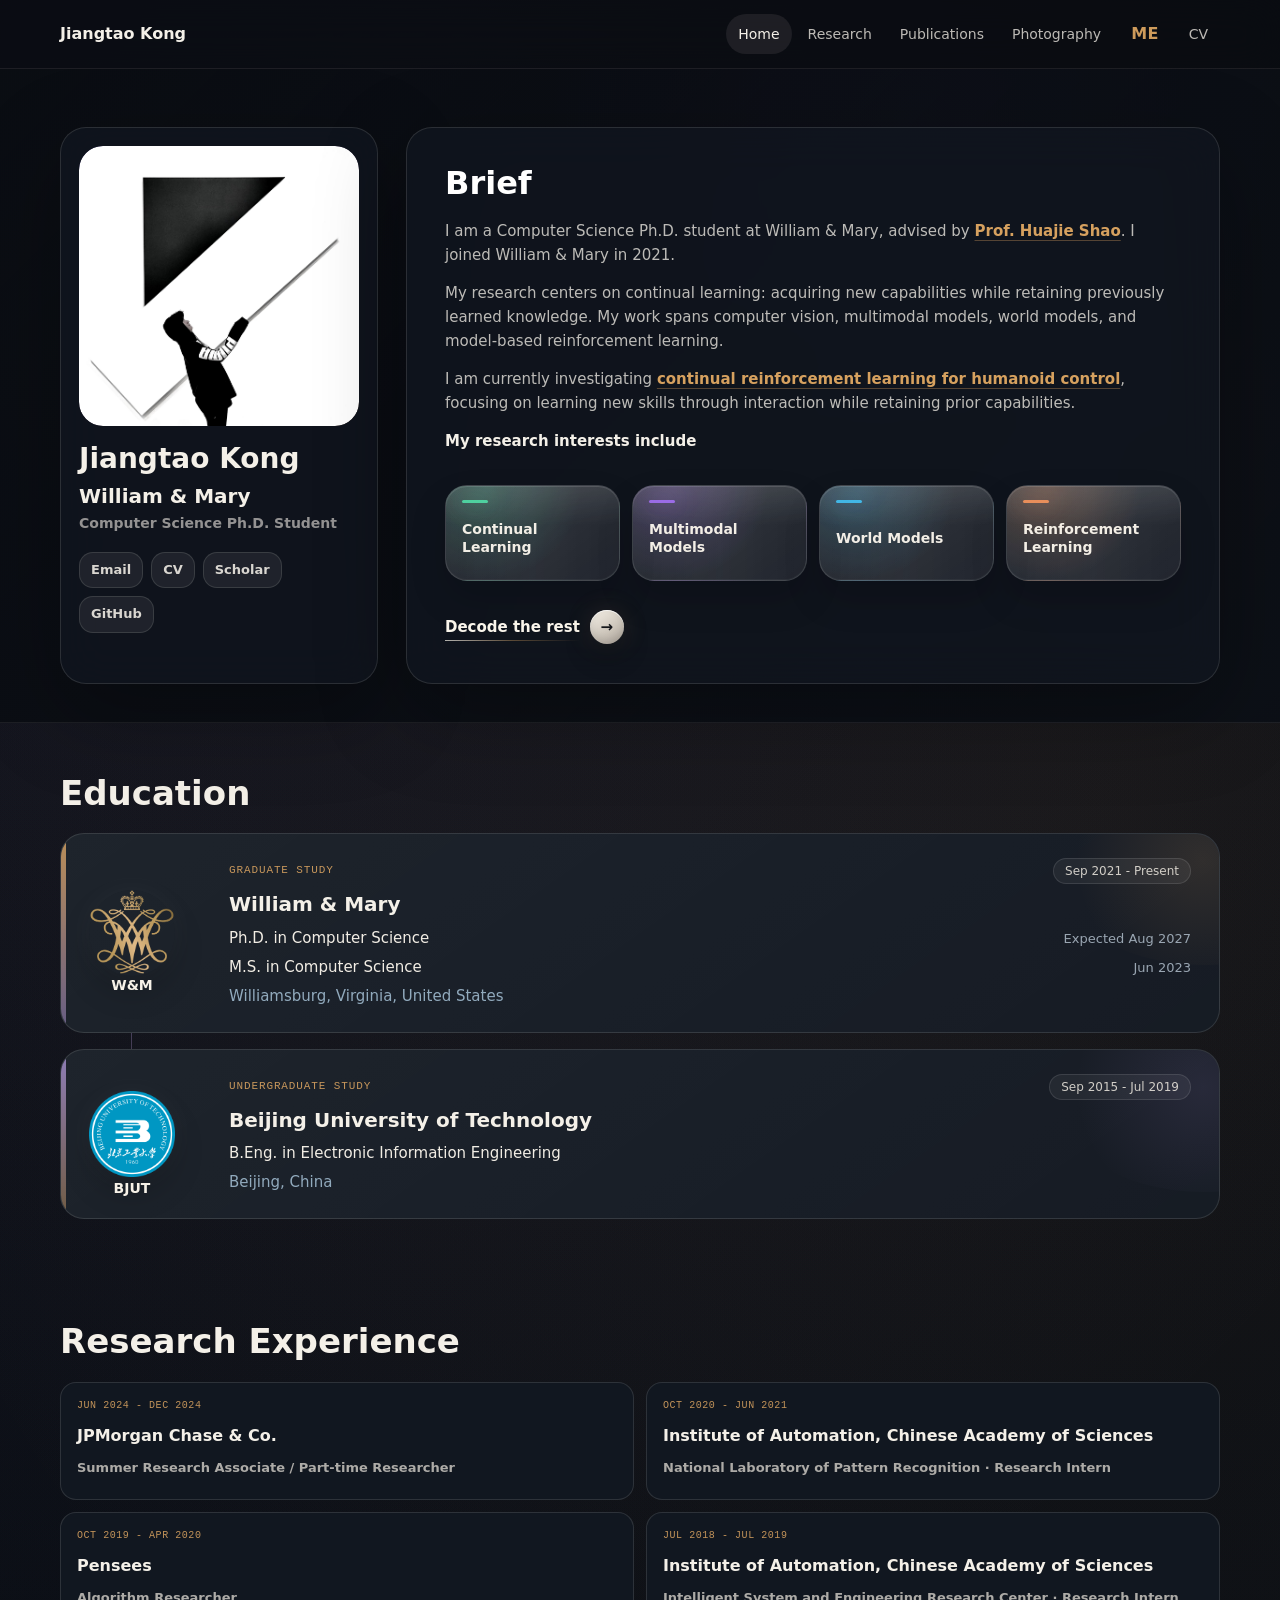
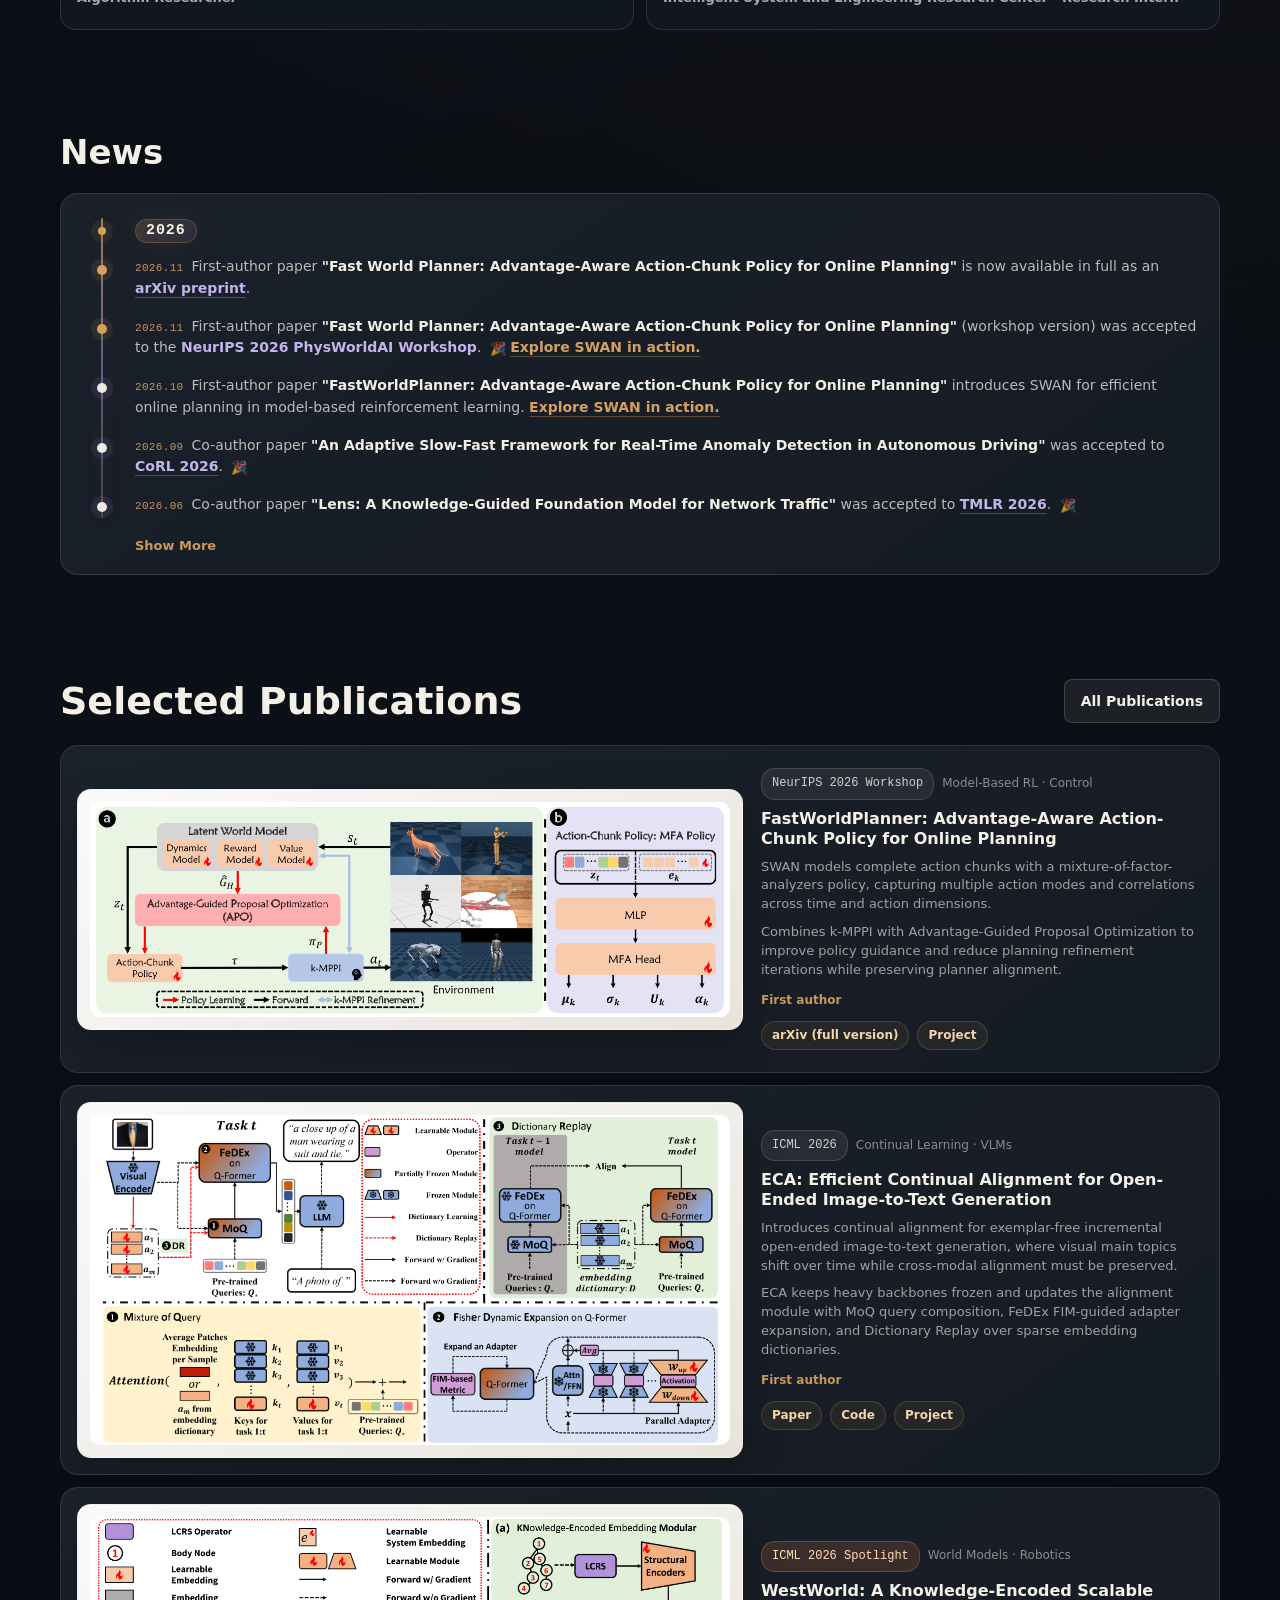
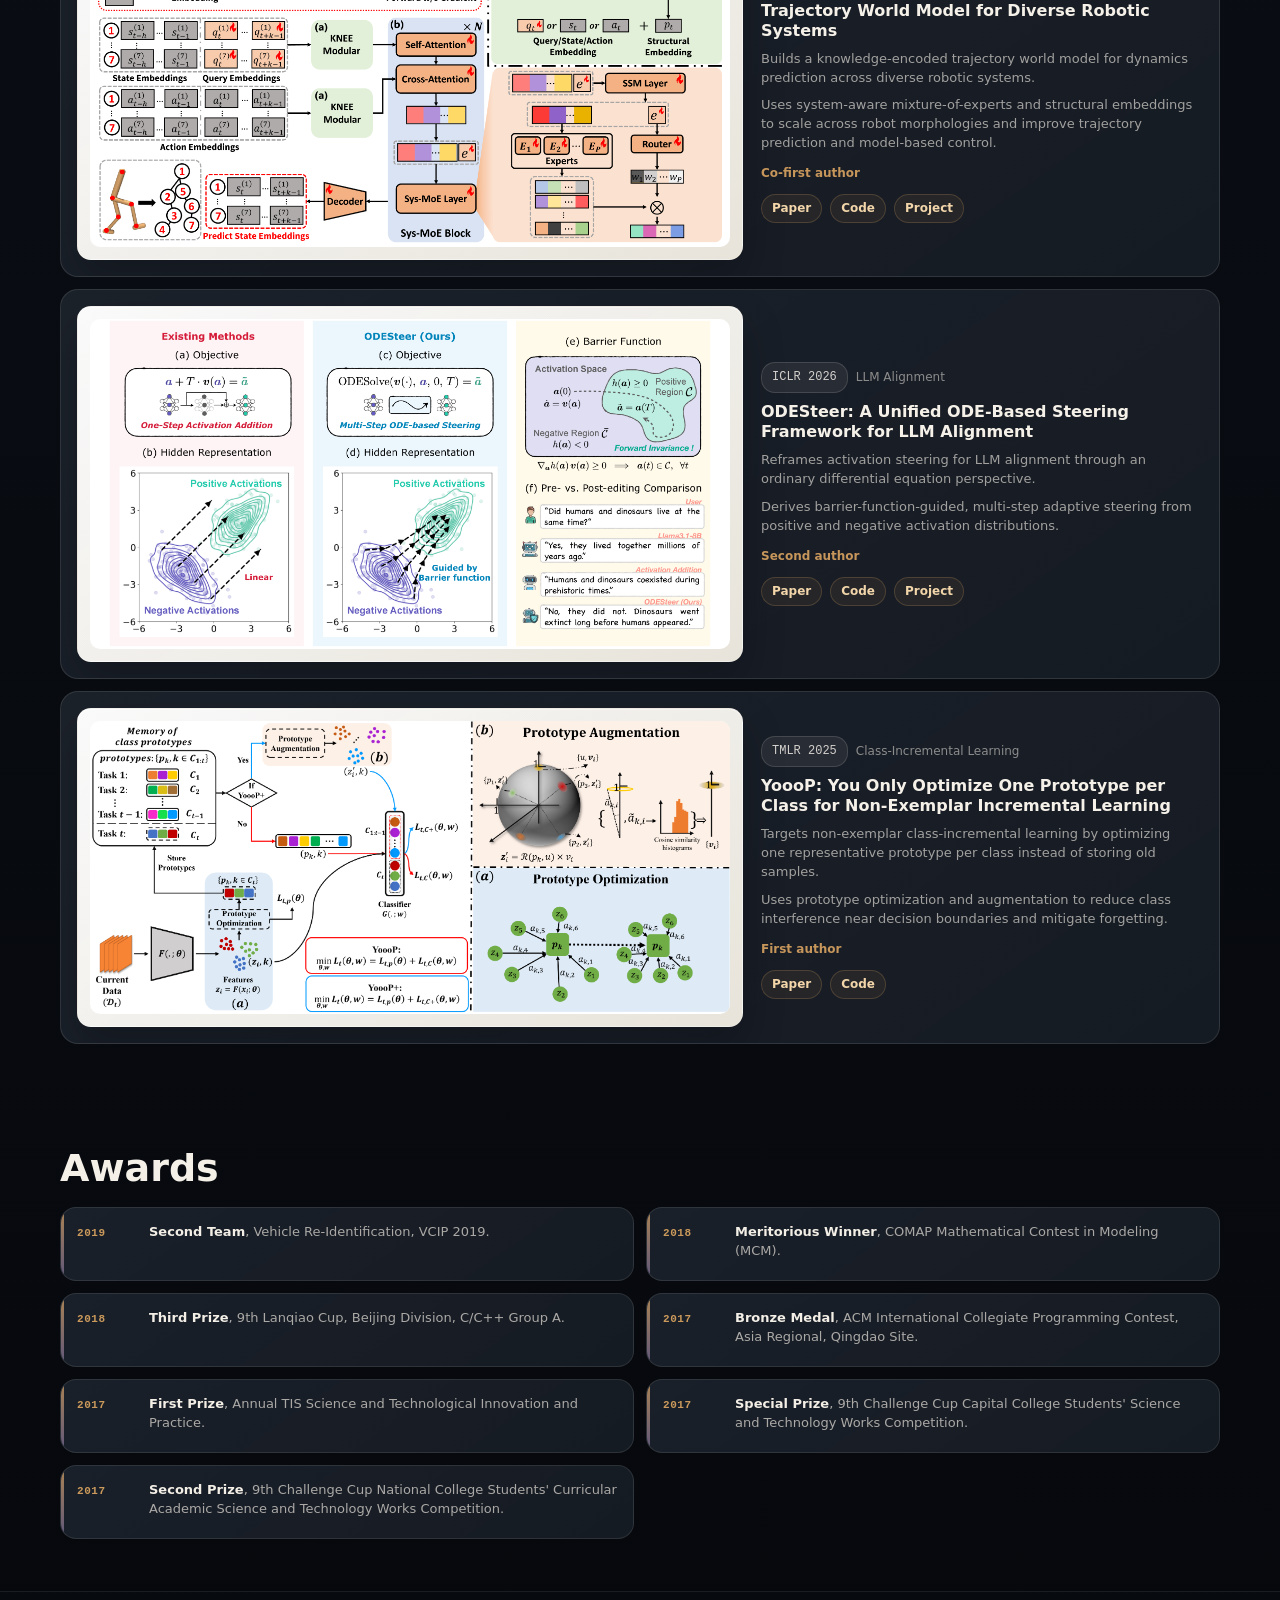
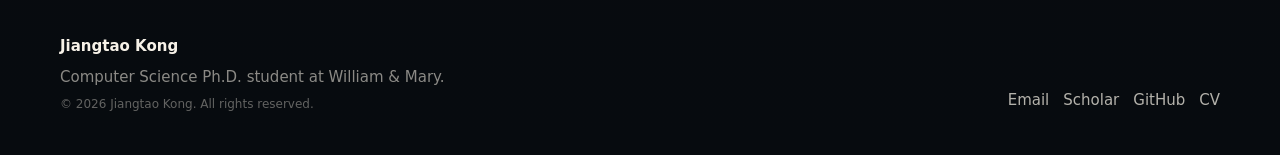
==== commit f62ec42e: "update resume & news" ====
--- a/index.html
+++ b/index.html
@@ -160,23 +160,32 @@
               <span class="timeline-rail-mark" aria-hidden="true"></span>
               <span>2026</span>
             </div>
+            <article class="timeline-news-item" id="news-swan-arxiv" data-swan-preview hidden>
+              <span class="timeline-node" aria-hidden="true"></span>
+              <p><time class="news-date" datetime="2026-11">2026.11</time>First-author paper <strong>"Fast World Planner: Advantage-Aware Action-Chunk Policy for Online Planning"</strong> is now available in full as an <a class="news-venue inline-link" href="https://arxiv.org/abs/2611.28616" target="_blank" rel="noreferrer">arXiv preprint</a>.</p>
+            </article>
+            <article class="timeline-news-item" id="news-swan-workshop" data-swan-preview hidden>
+              <span class="timeline-node" aria-hidden="true"></span>
+              <p><time class="news-date" datetime="2026-11">2026.11</time>First-author paper <strong>"Fast World Planner: Advantage-Aware Action-Chunk Policy for Online Planning"</strong> (workshop version) was accepted to the <span class="news-venue">NeurIPS 2026 PhysWorldAI Workshop</span>. <span class="news-confetti" aria-hidden="true">🎉</span> <a class="inline-link" href="https://swanfastworldplanner.github.io/" target="_blank" rel="noreferrer">Explore SWAN in action.</a></p>
+            </article>
             <article class="timeline-news-item" data-swan-preview hidden>
               <span class="timeline-node" aria-hidden="true"></span>
-              <p><time class="news-date" datetime="2026-11">2026.11</time>First-author paper <strong>"Fast World Planner: Advantage-Aware Action-Chunk Policy for Online Planning"</strong> was accepted to the <span class="news-venue">NeurIPS 2026 PhysWorldAI Workshop</span>. <span class="news-confetti" aria-hidden="true">🎉</span> <a class="inline-link" href="https://swanfastworldplanner.github.io/" target="_blank" rel="noreferrer">Explore SWAN in action.</a></p>
-            </article>
-            <article class="timeline-news-item" data-swan-preview hidden>
-              <span class="timeline-node" aria-hidden="true"></span>
               <p><time class="news-date" datetime="2026-10">2026.10</time>First-author paper <strong>"FastWorldPlanner: Advantage-Aware Action-Chunk Policy for Online Planning"</strong> introduces SWAN for efficient online planning in model-based reinforcement learning. <a class="inline-link" href="https://swanfastworldplanner.github.io/" target="_blank" rel="noreferrer">Explore SWAN in action.</a></p>
             </article>
+            <!-- Month follows CoRL's September 4 notification schedule; pending author confirmation. -->
+            <article class="timeline-news-item" id="news-slow-fast-anomaly-detection">
+              <span class="timeline-node" aria-hidden="true"></span>
+              <p><time class="news-date" datetime="2026-09">2026.09</time>Co-author paper <strong>"An Adaptive Slow-Fast Framework for Real-Time Anomaly Detection in Autonomous Driving"</strong> was accepted to <a class="news-venue inline-link" href="https://openreview.net/forum?id=eGZ6YMFVzU" target="_blank" rel="noreferrer">CoRL 2026</a>. <span class="news-confetti" aria-hidden="true">🎉</span></p>
+            </article>
             <article class="timeline-news-item">
               <span class="timeline-node" aria-hidden="true"></span>
               <p><time class="news-date" datetime="2026-06">2026.06</time>Co-author paper <strong>"Lens: A Knowledge-Guided Foundation Model for Network Traffic"</strong> was accepted to <a class="news-venue inline-link" href="https://openreview.net/forum?id=cGDwTgnJIR" target="_blank" rel="noreferrer">TMLR 2026</a>. <span class="news-confetti" aria-hidden="true">🎉</span></p>
             </article>
-            <article class="timeline-news-item">
+            <article class="timeline-news-item" data-news-extra hidden>
               <span class="timeline-node" aria-hidden="true"></span>
               <p><span class="news-date">2026.04</span>First-author paper <strong>"ECA: Efficient Continual Alignment for Open-Ended Image-to-Text Generation"</strong> was accepted to <span class="news-venue">ICML 2026</span>. <span class="news-confetti" aria-hidden="true">🎉</span></p>
             </article>
-            <article class="timeline-news-item">
+            <article class="timeline-news-item" data-news-extra hidden>
               <span class="timeline-node" aria-hidden="true"></span>
               <p><span class="news-date">2026.04</span>Co-first-author paper <strong>"WestWorld: A Knowledge-Encoded Scalable Trajectory World Model for Diverse Robotic Systems"</strong> was accepted to <span class="news-venue">ICML 2026</span> as a <span class="news-spotlight">Spotlight</span> paper. <span class="news-confetti" aria-hidden="true">🎉</span></p>
             </article>
@@ -258,6 +267,7 @@
                 <p>Combines k-MPPI with Advantage-Guided Proposal Optimization to improve policy guidance and reduce planning refinement iterations while preserving planner alignment.</p>
                 <span class="paper-role">First author</span>
                 <div class="paper-links">
+                  <a href="https://arxiv.org/abs/2611.28616" target="_blank" rel="noreferrer">arXiv (full version)</a>
                   <a href="https://swanfastworldplanner.github.io/" target="_blank" rel="noreferrer">Project</a>
                 </div>
               </div>
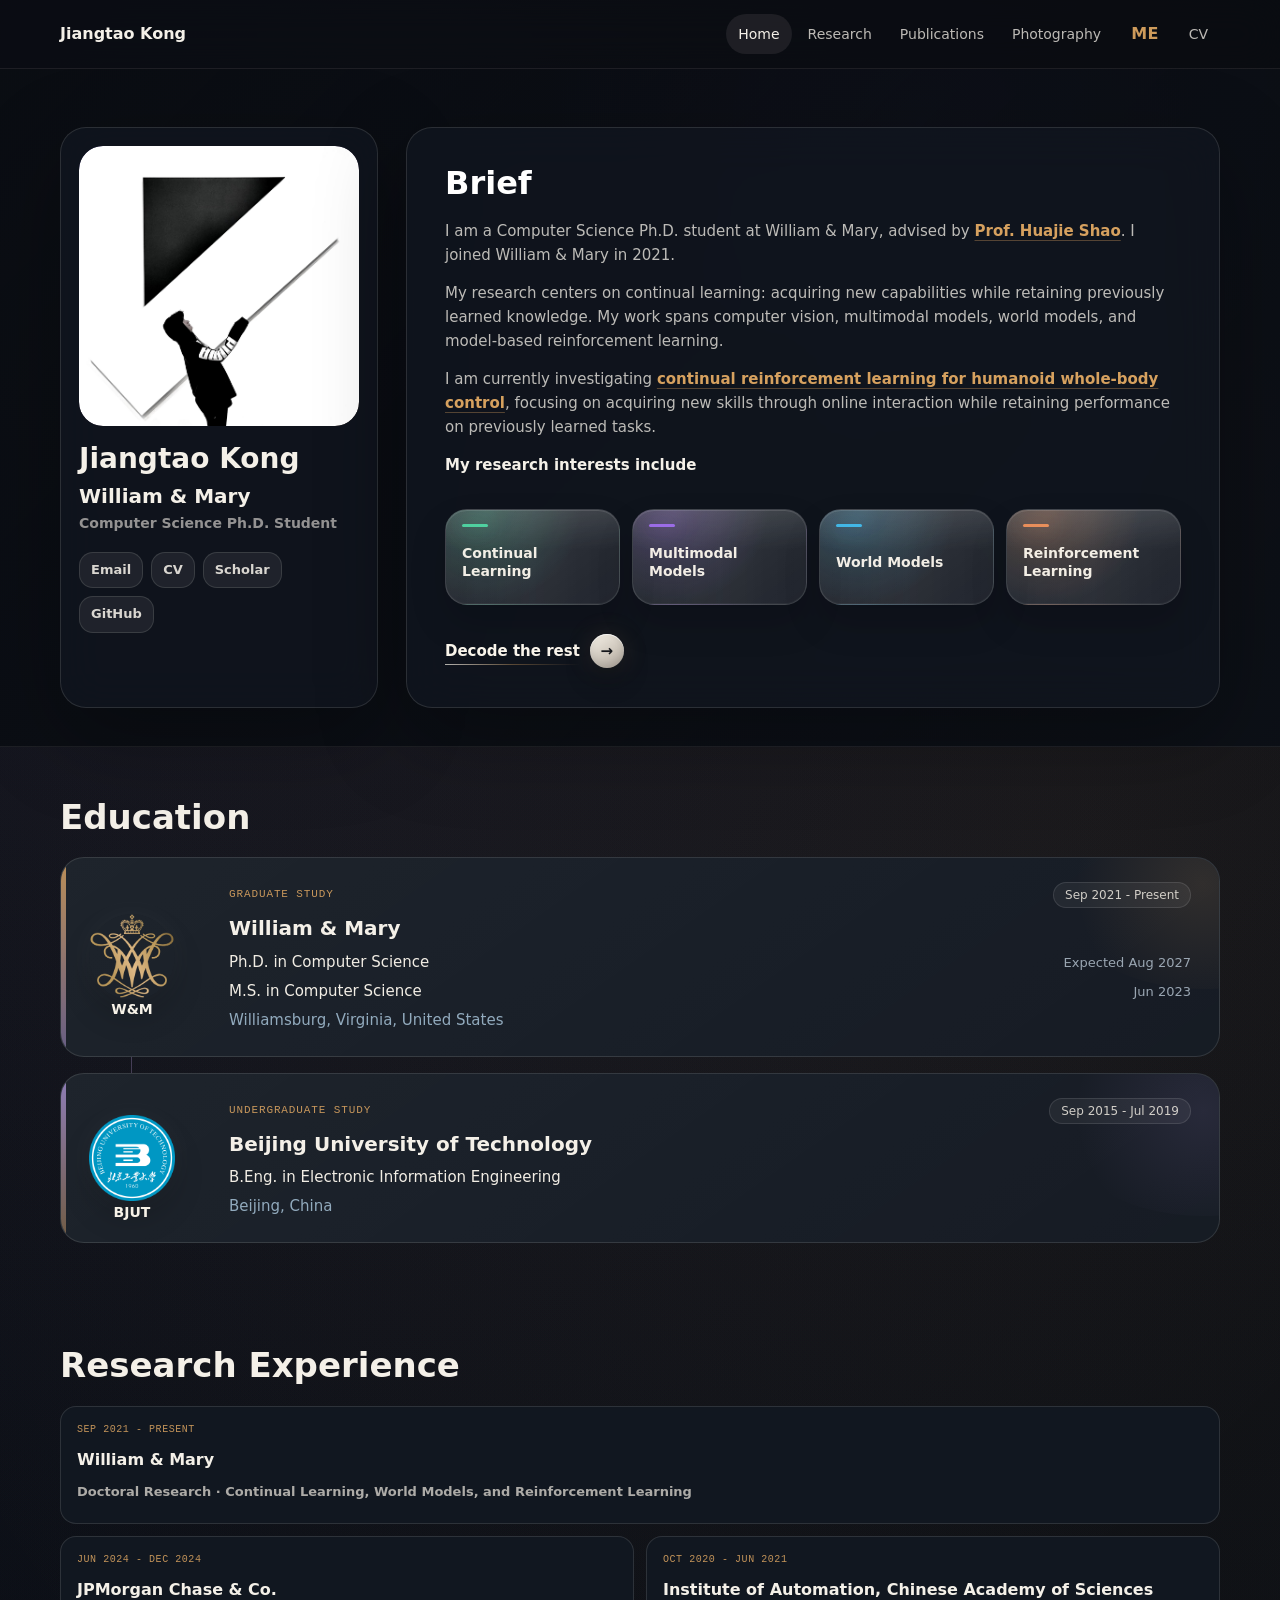
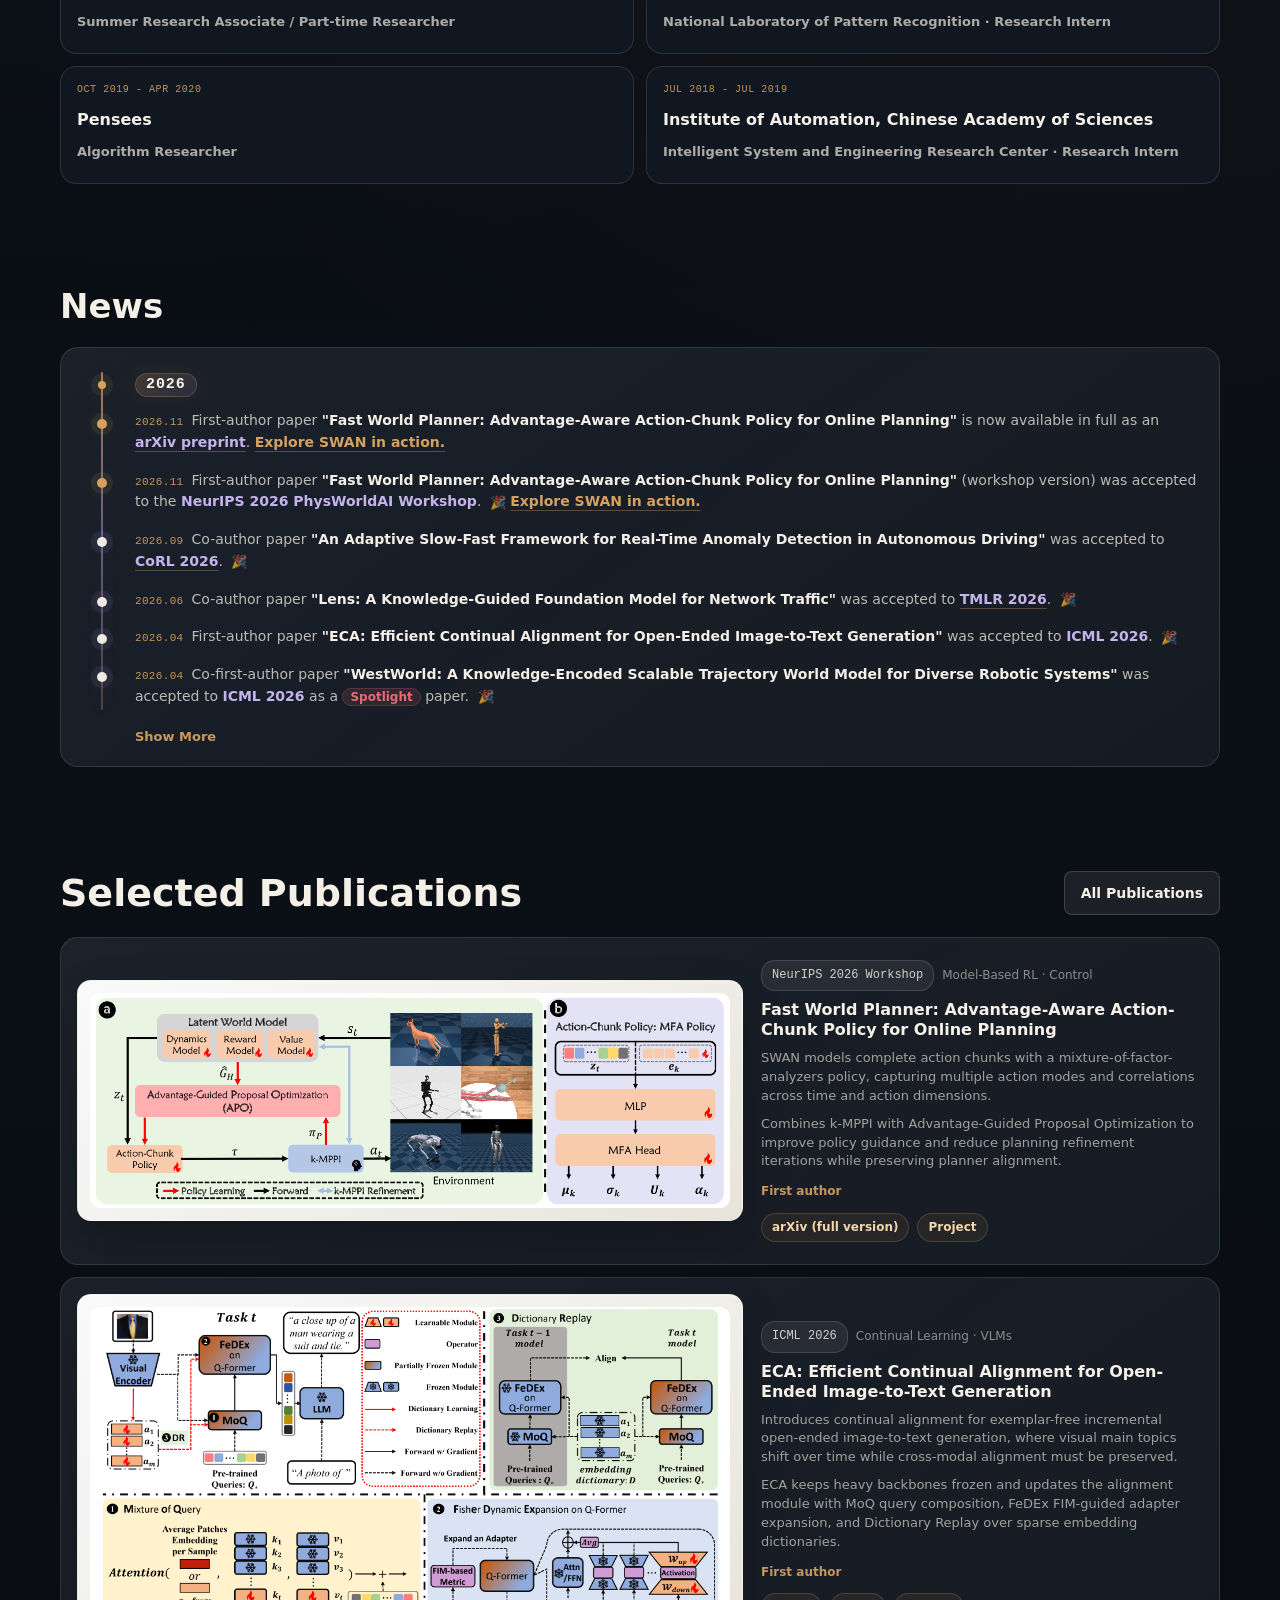
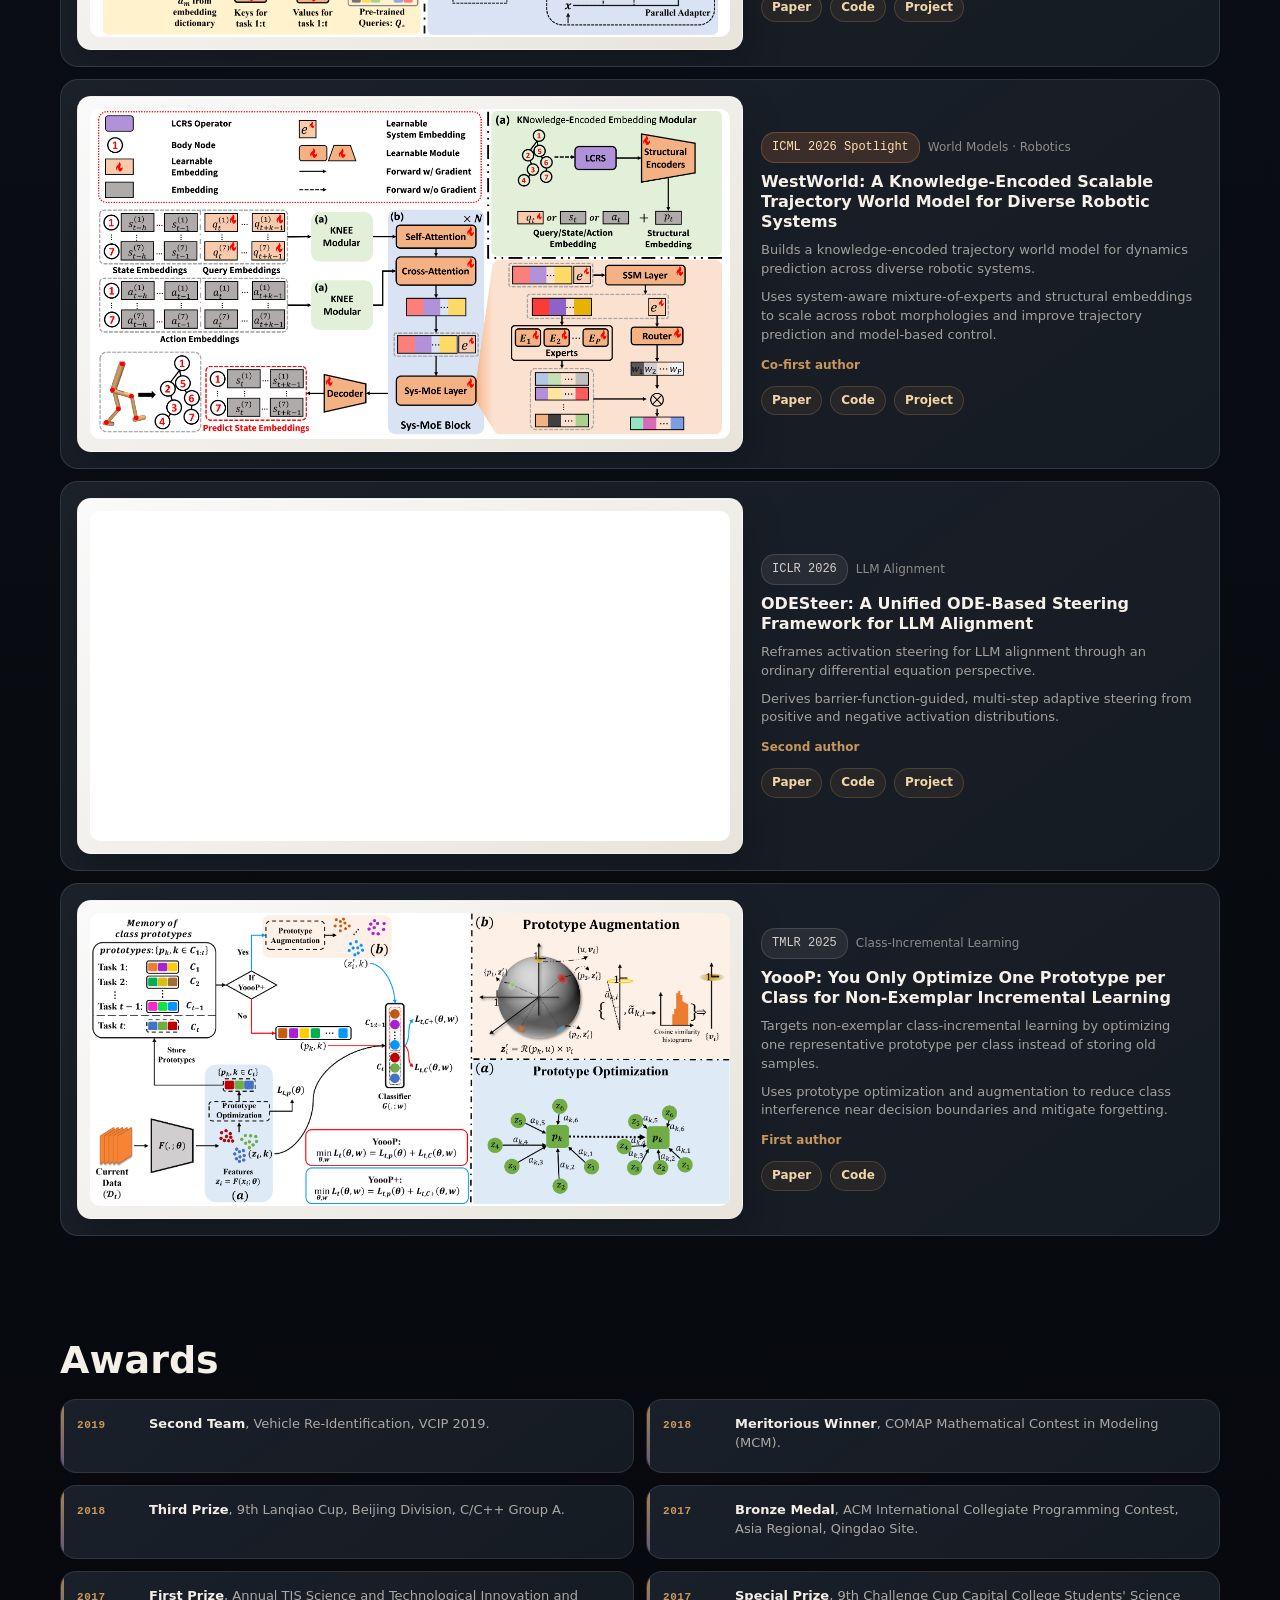
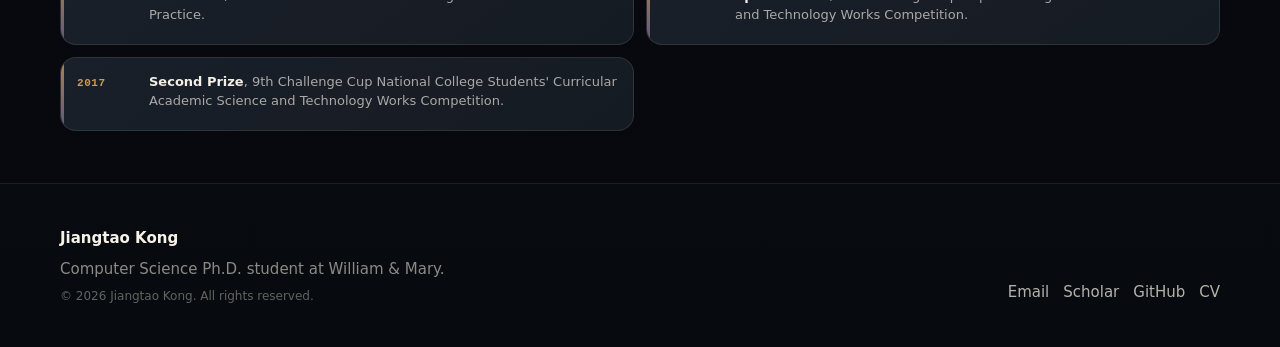
==== commit b38e6cbc: "update resume & news" ====
--- a/index.html
+++ b/index.html
@@ -4,12 +4,12 @@
     <meta charset="utf-8">
     <meta name="viewport" content="width=device-width, initial-scale=1">
     <title>Jiangtao Kong | Computer Science Ph.D. Student</title>
-    <meta name="description" content="Jiangtao Kong is a Computer Science Ph.D. student at William &amp; Mary working on continual learning, multimodal models, world models, and reinforcement learning, with a current focus on continual RL for humanoid control.">
+    <meta name="description" content="Jiangtao Kong is a Computer Science Ph.D. student at William &amp; Mary working on continual learning, multimodal models, world models, and reinforcement learning, with a current focus on continual RL for humanoid whole-body control.">
     <link rel="icon" href="favicon.ico" sizes="any">
     <link rel="icon" href="assets/favicon.svg" type="image/svg+xml">
     <link rel="apple-touch-icon" href="assets/apple-touch-icon.png">
     <meta name="theme-color" content="#080b10">
-    <link rel="stylesheet" href="assets/css/styles.css?v=20261027a">
+    <link rel="stylesheet" href="assets/css/styles.css?v=20261124a">
   </head>
   <body>
     <header class="site-header">
@@ -64,8 +64,8 @@
             </p>
             <p>
               I am currently investigating
-              <a class="inline-link" href="research.html#current-research">continual reinforcement learning for humanoid control</a>,
-              focusing on learning new skills through interaction while retaining prior capabilities.
+              <a class="inline-link" href="research.html#current-research">continual reinforcement learning for humanoid whole-body control</a>,
+              focusing on acquiring new skills through online interaction while retaining performance on previously learned tasks.
             </p>
             <p class="research-intro">My research interests include</p>
             <div class="focus-row gradient-focus" aria-label="Research focus">
@@ -128,6 +128,11 @@
         <div class="section-inner">
           <h2 class="section-title">Research Experience</h2>
           <div class="experience-list experience-grid compact-experience">
+            <article class="doctoral-experience">
+              <span class="experience-period">Sep 2021 - Present</span>
+              <h3>William &amp; Mary</h3>
+              <p class="experience-role">Doctoral Research · Continual Learning, World Models, and Reinforcement Learning</p>
+            </article>
             <article>
               <span class="experience-period">Jun 2024 - Dec 2024</span>
               <h3>JPMorgan Chase &amp; Co.</h3>
@@ -162,17 +167,12 @@
             </div>
             <article class="timeline-news-item" id="news-swan-arxiv" data-swan-preview hidden>
               <span class="timeline-node" aria-hidden="true"></span>
-              <p><time class="news-date" datetime="2026-11">2026.11</time>First-author paper <strong>"Fast World Planner: Advantage-Aware Action-Chunk Policy for Online Planning"</strong> is now available in full as an <a class="news-venue inline-link" href="https://arxiv.org/abs/2611.28616" target="_blank" rel="noreferrer">arXiv preprint</a>.</p>
+              <p><time class="news-date" datetime="2026-11">2026.11</time>First-author paper <strong>"Fast World Planner: Advantage-Aware Action-Chunk Policy for Online Planning"</strong> is now available in full as an <a class="news-venue inline-link" href="https://arxiv.org/abs/2611.28616" target="_blank" rel="noreferrer">arXiv preprint</a>. <a class="inline-link" href="https://swanfastworldplanner.github.io/" target="_blank" rel="noreferrer">Explore SWAN in action.</a></p>
             </article>
             <article class="timeline-news-item" id="news-swan-workshop" data-swan-preview hidden>
               <span class="timeline-node" aria-hidden="true"></span>
               <p><time class="news-date" datetime="2026-11">2026.11</time>First-author paper <strong>"Fast World Planner: Advantage-Aware Action-Chunk Policy for Online Planning"</strong> (workshop version) was accepted to the <span class="news-venue">NeurIPS 2026 PhysWorldAI Workshop</span>. <span class="news-confetti" aria-hidden="true">🎉</span> <a class="inline-link" href="https://swanfastworldplanner.github.io/" target="_blank" rel="noreferrer">Explore SWAN in action.</a></p>
             </article>
-            <article class="timeline-news-item" data-swan-preview hidden>
-              <span class="timeline-node" aria-hidden="true"></span>
-              <p><time class="news-date" datetime="2026-10">2026.10</time>First-author paper <strong>"FastWorldPlanner: Advantage-Aware Action-Chunk Policy for Online Planning"</strong> introduces SWAN for efficient online planning in model-based reinforcement learning. <a class="inline-link" href="https://swanfastworldplanner.github.io/" target="_blank" rel="noreferrer">Explore SWAN in action.</a></p>
-            </article>
-            <!-- Month follows CoRL's September 4 notification schedule; pending author confirmation. -->
             <article class="timeline-news-item" id="news-slow-fast-anomaly-detection">
               <span class="timeline-node" aria-hidden="true"></span>
               <p><time class="news-date" datetime="2026-09">2026.09</time>Co-author paper <strong>"An Adaptive Slow-Fast Framework for Real-Time Anomaly Detection in Autonomous Driving"</strong> was accepted to <a class="news-venue inline-link" href="https://openreview.net/forum?id=eGZ6YMFVzU" target="_blank" rel="noreferrer">CoRL 2026</a>. <span class="news-confetti" aria-hidden="true">🎉</span></p>
@@ -181,11 +181,11 @@
               <span class="timeline-node" aria-hidden="true"></span>
               <p><time class="news-date" datetime="2026-06">2026.06</time>Co-author paper <strong>"Lens: A Knowledge-Guided Foundation Model for Network Traffic"</strong> was accepted to <a class="news-venue inline-link" href="https://openreview.net/forum?id=cGDwTgnJIR" target="_blank" rel="noreferrer">TMLR 2026</a>. <span class="news-confetti" aria-hidden="true">🎉</span></p>
             </article>
-            <article class="timeline-news-item" data-news-extra hidden>
+            <article class="timeline-news-item">
               <span class="timeline-node" aria-hidden="true"></span>
               <p><span class="news-date">2026.04</span>First-author paper <strong>"ECA: Efficient Continual Alignment for Open-Ended Image-to-Text Generation"</strong> was accepted to <span class="news-venue">ICML 2026</span>. <span class="news-confetti" aria-hidden="true">🎉</span></p>
             </article>
-            <article class="timeline-news-item" data-news-extra hidden>
+            <article class="timeline-news-item">
               <span class="timeline-node" aria-hidden="true"></span>
               <p><span class="news-date">2026.04</span>Co-first-author paper <strong>"WestWorld: A Knowledge-Encoded Scalable Trajectory World Model for Diverse Robotic Systems"</strong> was accepted to <span class="news-venue">ICML 2026</span> as a <span class="news-spotlight">Spotlight</span> paper. <span class="news-confetti" aria-hidden="true">🎉</span></p>
             </article>
@@ -262,7 +262,7 @@
                   <span class="venue">NeurIPS 2026 Workshop</span>
                   <span class="paper-topic">Model-Based RL · Control</span>
                 </div>
-                <h3>FastWorldPlanner: Advantage-Aware Action-Chunk Policy for Online Planning</h3>
+                <h3>Fast World Planner: Advantage-Aware Action-Chunk Policy for Online Planning</h3>
                 <p>SWAN models complete action chunks with a mixture-of-factor-analyzers policy, capturing multiple action modes and correlations across time and action dimensions.</p>
                 <p>Combines k-MPPI with Advantage-Guided Proposal Optimization to improve policy guidance and reduce planning refinement iterations while preserving planner alignment.</p>
                 <span class="paper-role">First author</span>
@@ -274,7 +274,7 @@
             </article>
             <article class="selected-paper paper-featured">
               <figure class="paper-figure paper-figure-light">
-                <img src="assets/images/figures/eca-pipeline.png" alt="ECA method pipeline overview">
+                <img src="assets/images/figures/eca-pipeline.png" width="4267" height="2284" alt="ECA method pipeline overview" loading="lazy" decoding="async">
               </figure>
               <div class="paper-content">
                 <div class="paper-topline">
@@ -294,7 +294,7 @@
             </article>
             <article class="selected-paper paper-featured">
               <figure class="paper-figure paper-figure-light">
-                <img src="assets/images/figures/westworld-pipeline.png" alt="WestWorld method pipeline overview">
+                <img src="assets/images/figures/westworld-pipeline.png" width="4904" height="2595" alt="WestWorld method pipeline overview" loading="lazy" decoding="async">
               </figure>
               <div class="paper-content">
                 <div class="paper-topline">
@@ -314,7 +314,7 @@
             </article>
             <article class="selected-paper paper-featured">
               <figure class="paper-figure paper-figure-light">
-                <img src="assets/images/figures/odesteer-pipeline.png" alt="ODESteer method pipeline overview">
+                <img src="assets/images/figures/odesteer-pipeline.png" width="4571" height="2489" alt="ODESteer method pipeline overview" loading="lazy" decoding="async">
               </figure>
               <div class="paper-content">
                 <div class="paper-topline">
@@ -334,7 +334,7 @@
             </article>
             <article class="selected-paper paper-featured">
               <figure class="paper-figure paper-figure-light">
-                <img src="assets/images/figures/yooop-pipeline.png" alt="YoooP method pipeline overview">
+                <img src="assets/images/figures/yooop-pipeline.png" width="4361" height="1998" alt="YoooP method pipeline overview" loading="lazy" decoding="async">
               </figure>
               <div class="paper-content">
                 <div class="paper-topline">
@@ -411,6 +411,6 @@
         </div>
       </div>
     </footer>
-    <script src="assets/js/main.js?v=20261026a"></script>
+    <script src="assets/js/main.js?v=20261124a"></script>
   </body>
 </html>
--- a/assets/css/styles.css
+++ b/assets/css/styles.css
@@ -1394,6 +1394,10 @@
   border-radius: 16px;
 }
 
+.compact-experience .doctoral-experience {
+  grid-column: 1 / -1;
+}
+
 .compact-experience .experience-period {
   font-size: 10px;
   letter-spacing: 0.055em;
@@ -1799,7 +1803,7 @@
 
 .publication-year-group {
   display: grid;
-  grid-template-columns: 106px minmax(0, 1fr);
+  grid-template-columns: 9rem minmax(0, 1fr);
   gap: 28px;
   padding-top: 24px;
   border-top: 1px solid rgba(244, 240, 232, 0.08);
@@ -2109,6 +2113,34 @@
   grid-template-columns: repeat(3, minmax(0, 1fr));
   gap: 20px;
   align-items: start;
+}
+
+.gallery-status {
+  margin: 18px 0 12px;
+  color: var(--muted);
+  font-size: 14px;
+}
+
+.gallery-retry {
+  margin-bottom: 18px;
+  padding: 9px 14px;
+  border: 1px solid var(--line);
+  border-radius: var(--radius);
+  background: var(--surface);
+  color: var(--accent-warm);
+  font: inherit;
+  font-size: 14px;
+  font-weight: 650;
+  cursor: pointer;
+}
+
+.gallery-retry:hover {
+  border-color: var(--accent-warm);
+}
+
+.gallery-retry:disabled {
+  opacity: 0.55;
+  cursor: wait;
 }
 
 .photo-column {
@@ -3118,6 +3150,12 @@
   font-size: clamp(24px, 3vw, 34px);
 }
 
+@media (min-width: 901px) and (max-width: 1160px) {
+  .focus-row {
+    grid-template-columns: repeat(2, minmax(0, 1fr));
+  }
+}
+
 @media (max-width: 1100px) {
   .about-interest-grid {
     display: flex;
@@ -3627,6 +3665,10 @@
     transform: none;
   }
 
+  .about-interest-card:nth-child(4) {
+    min-width: 168px;
+  }
+
   .cta-row {
     align-items: stretch;
     flex-direction: column;
